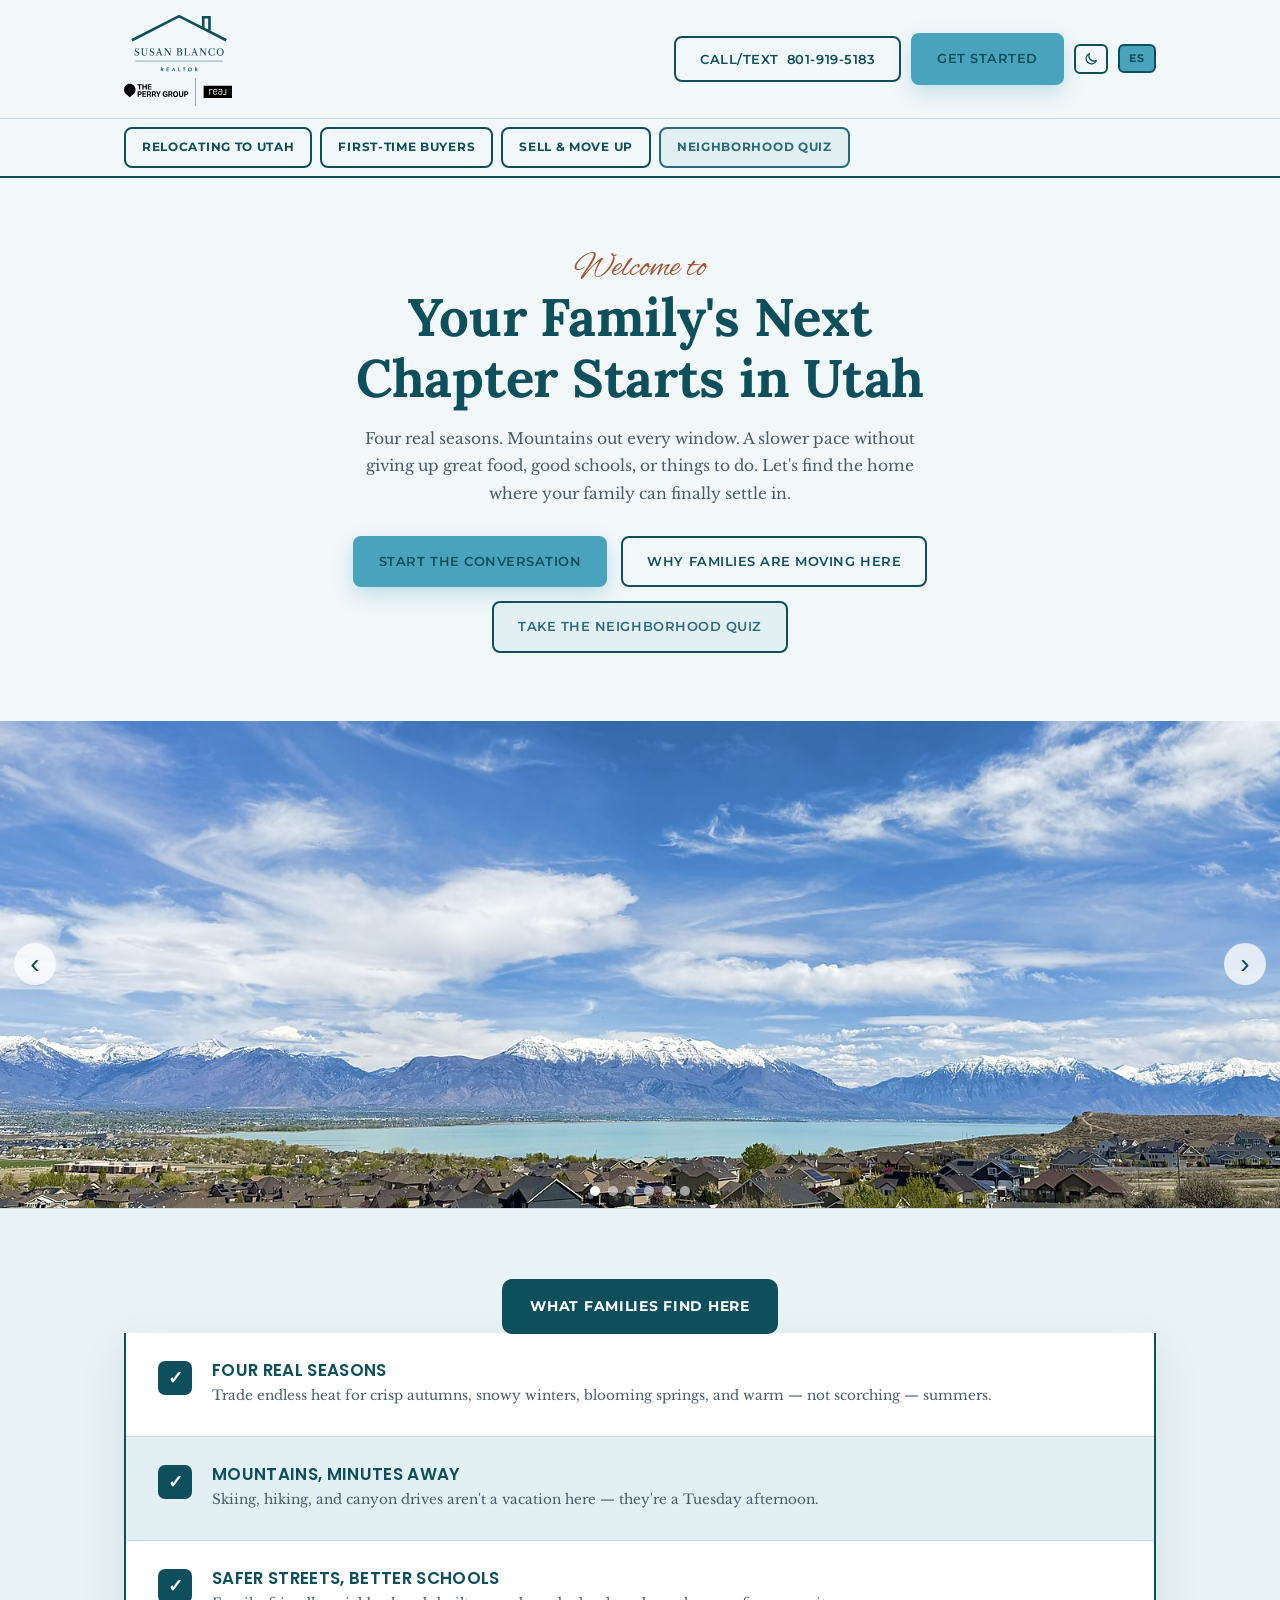
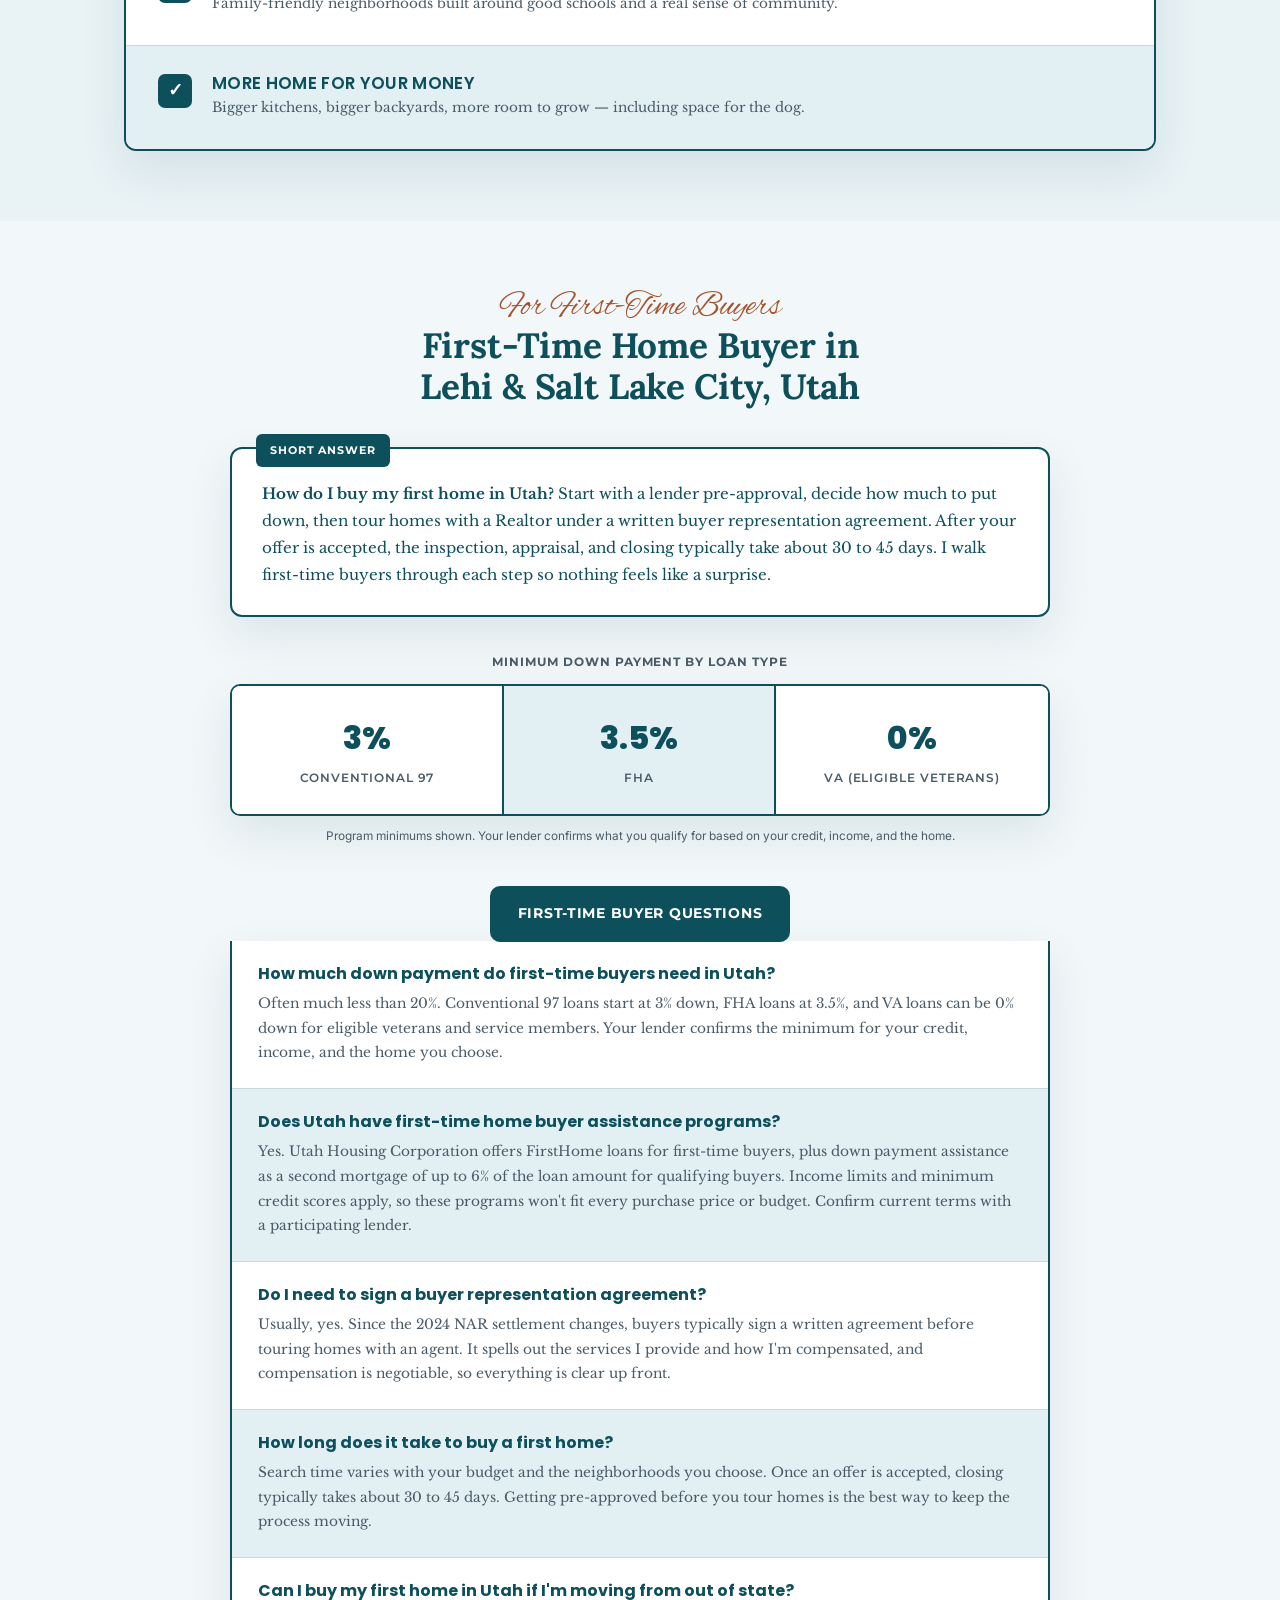
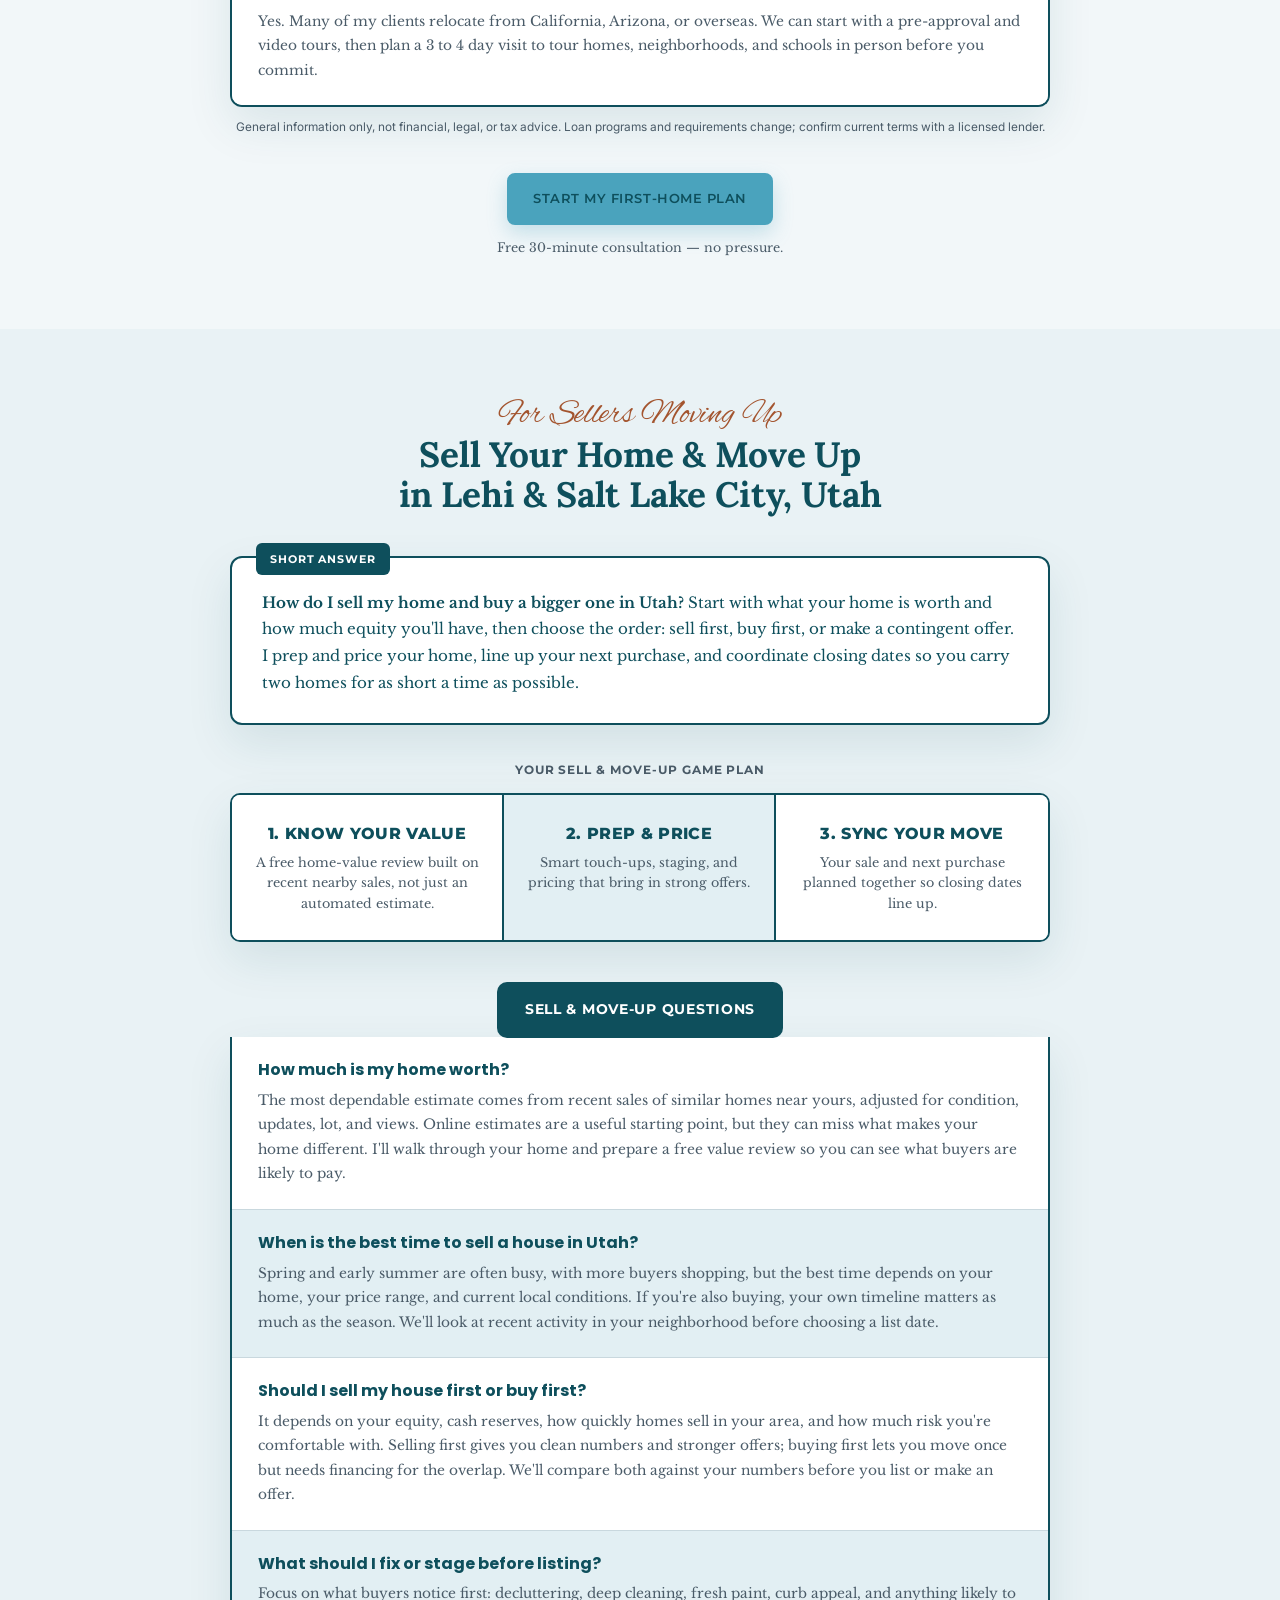
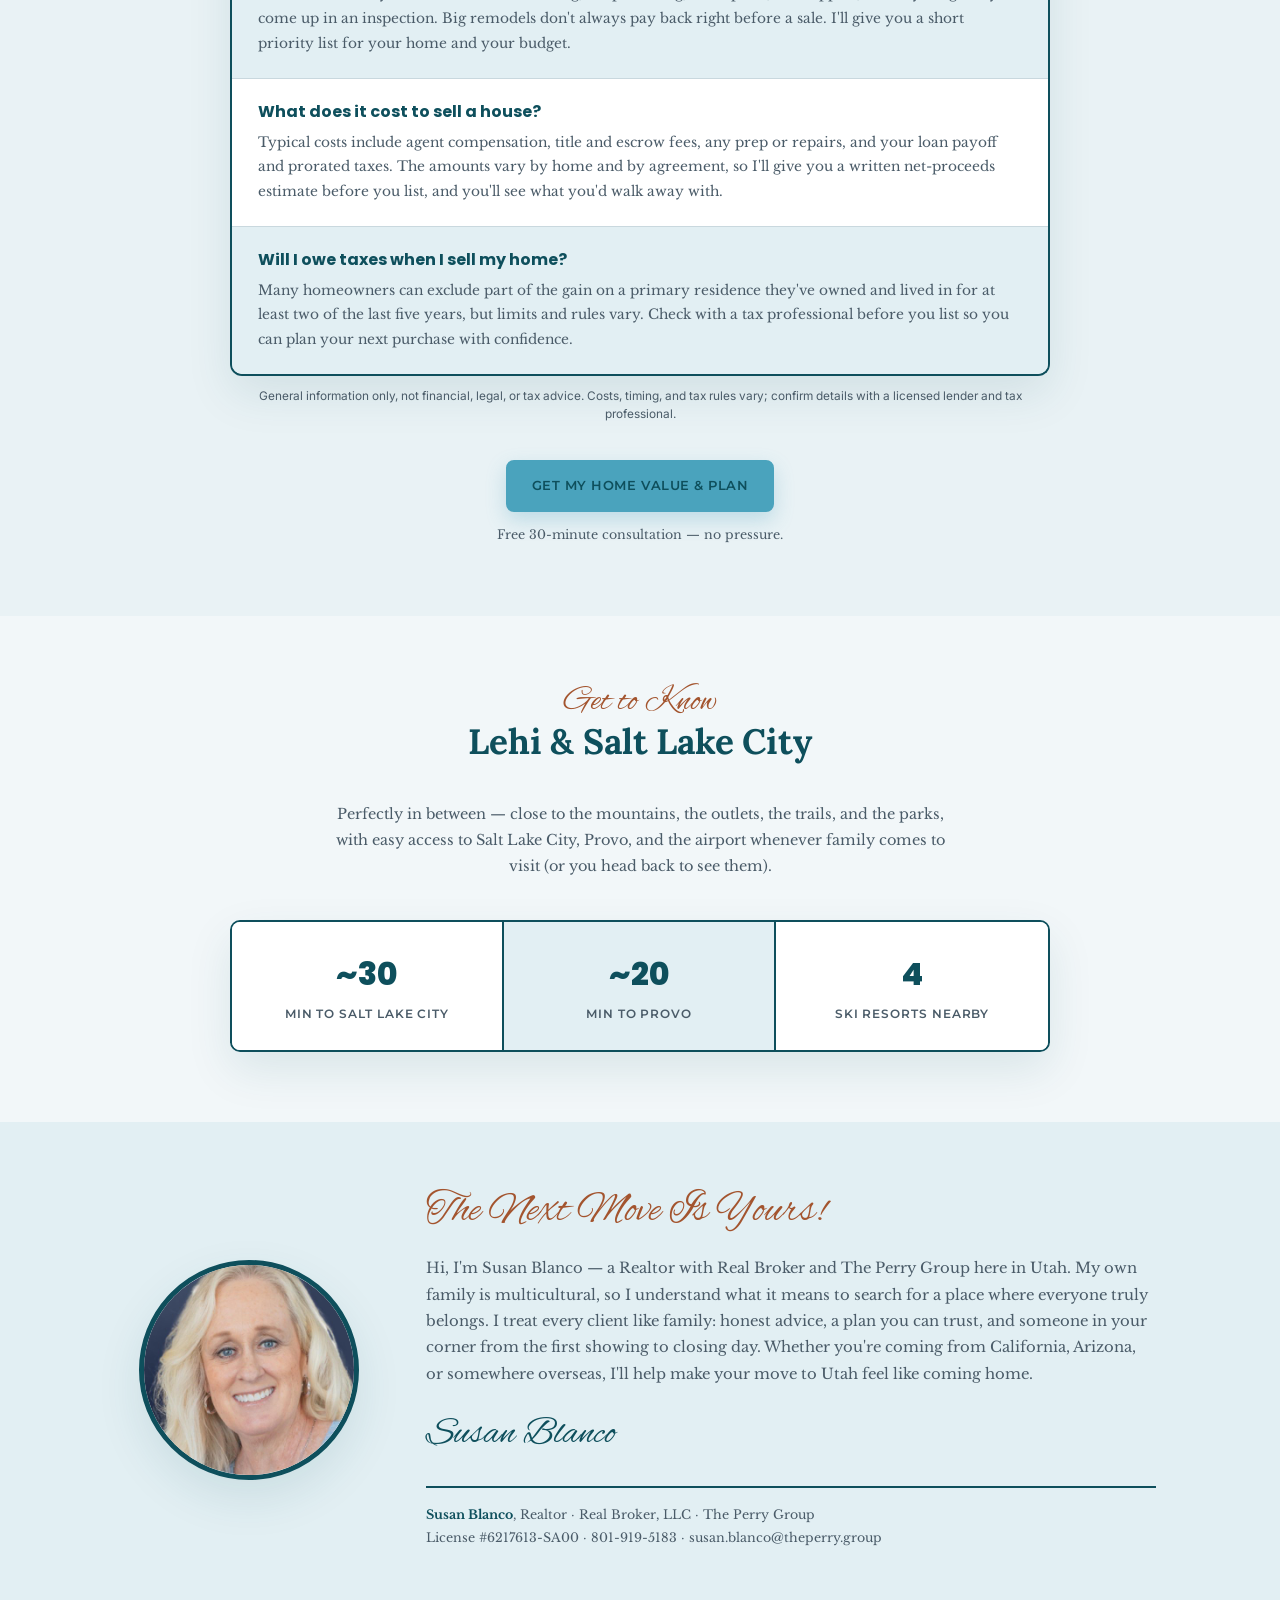
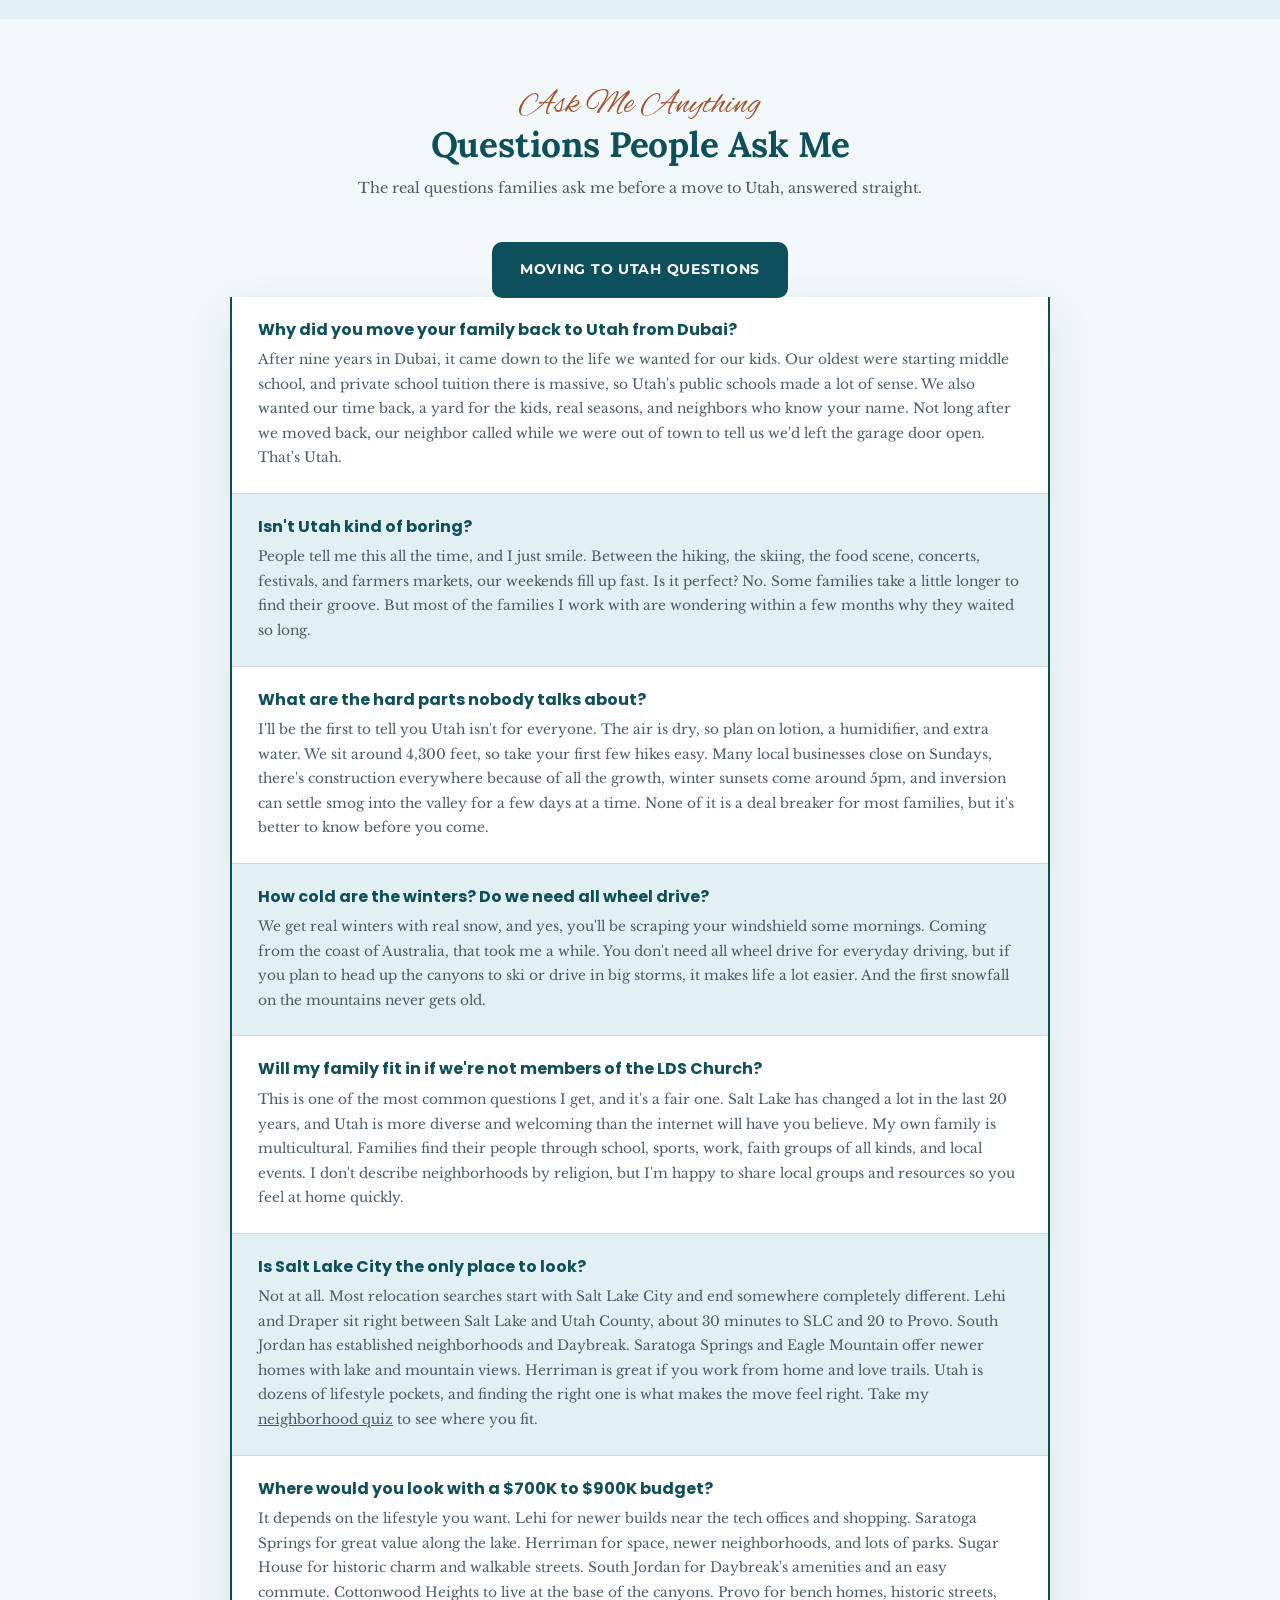
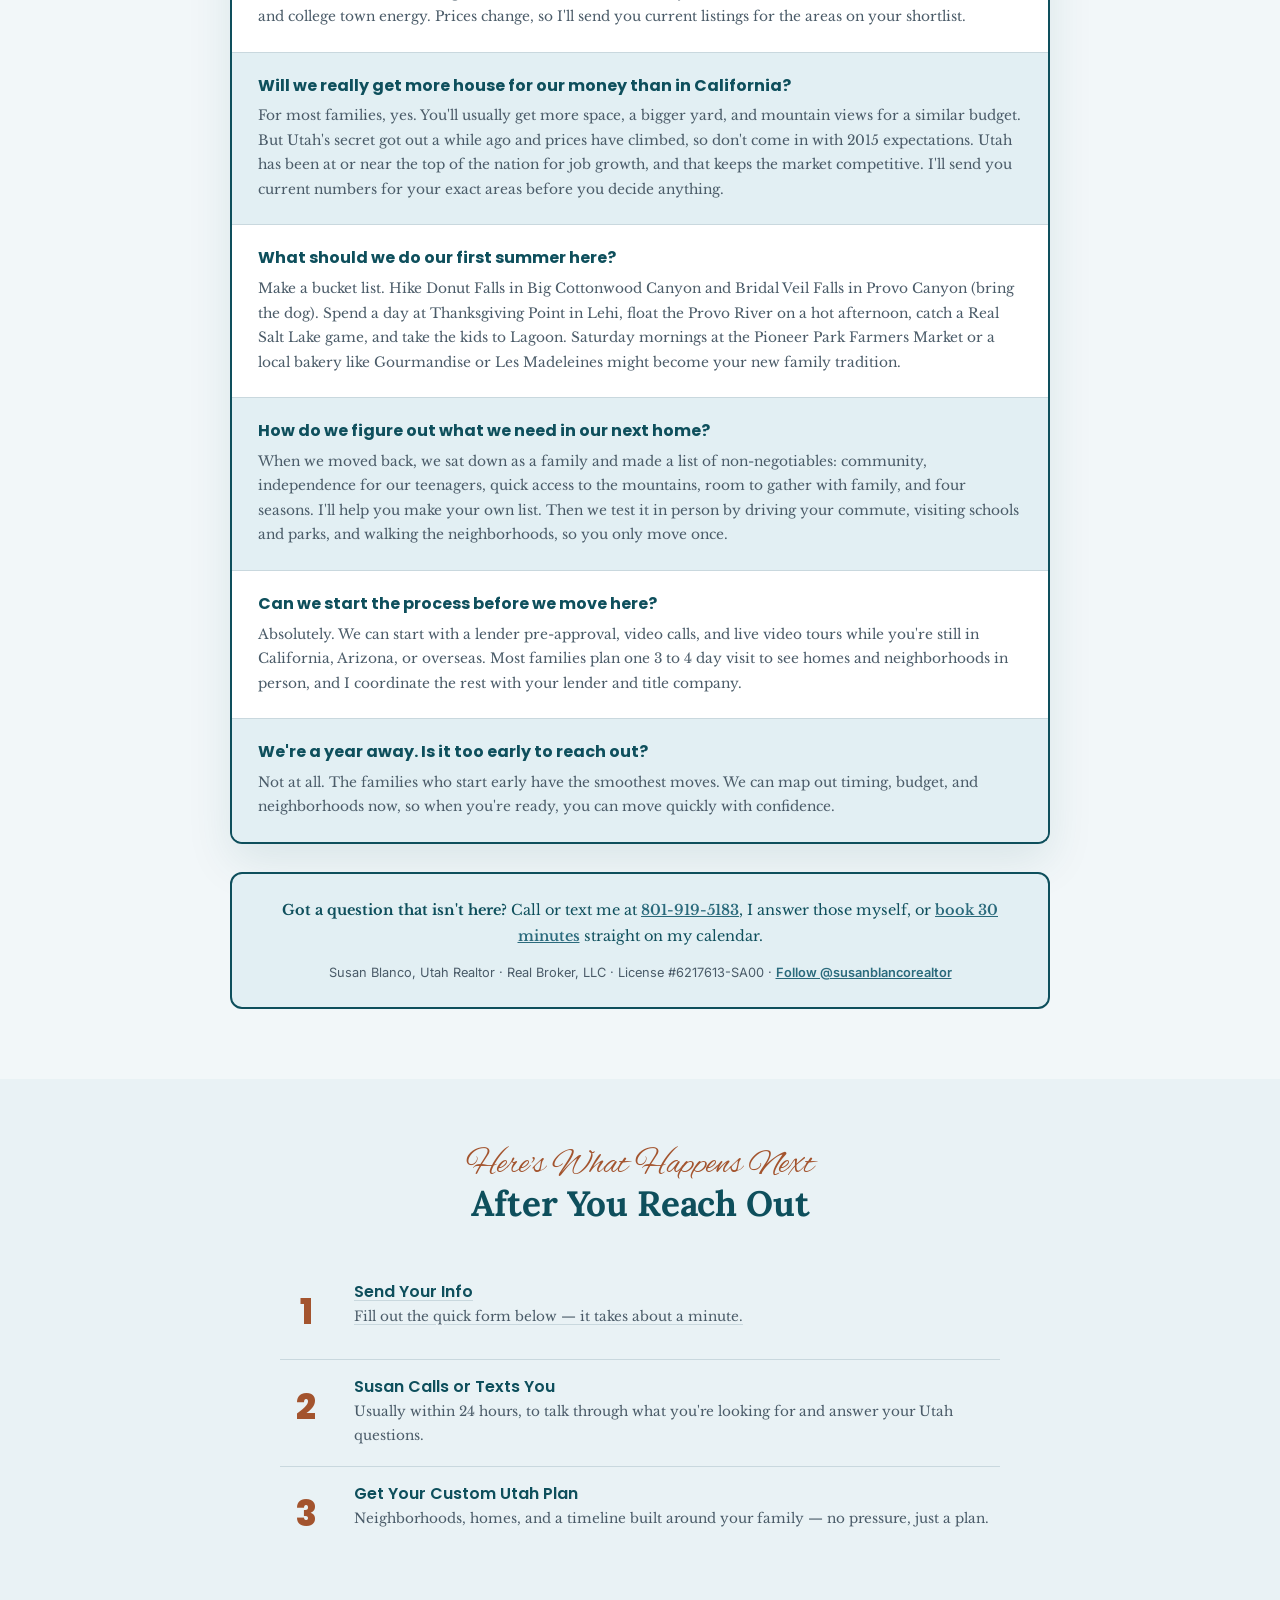
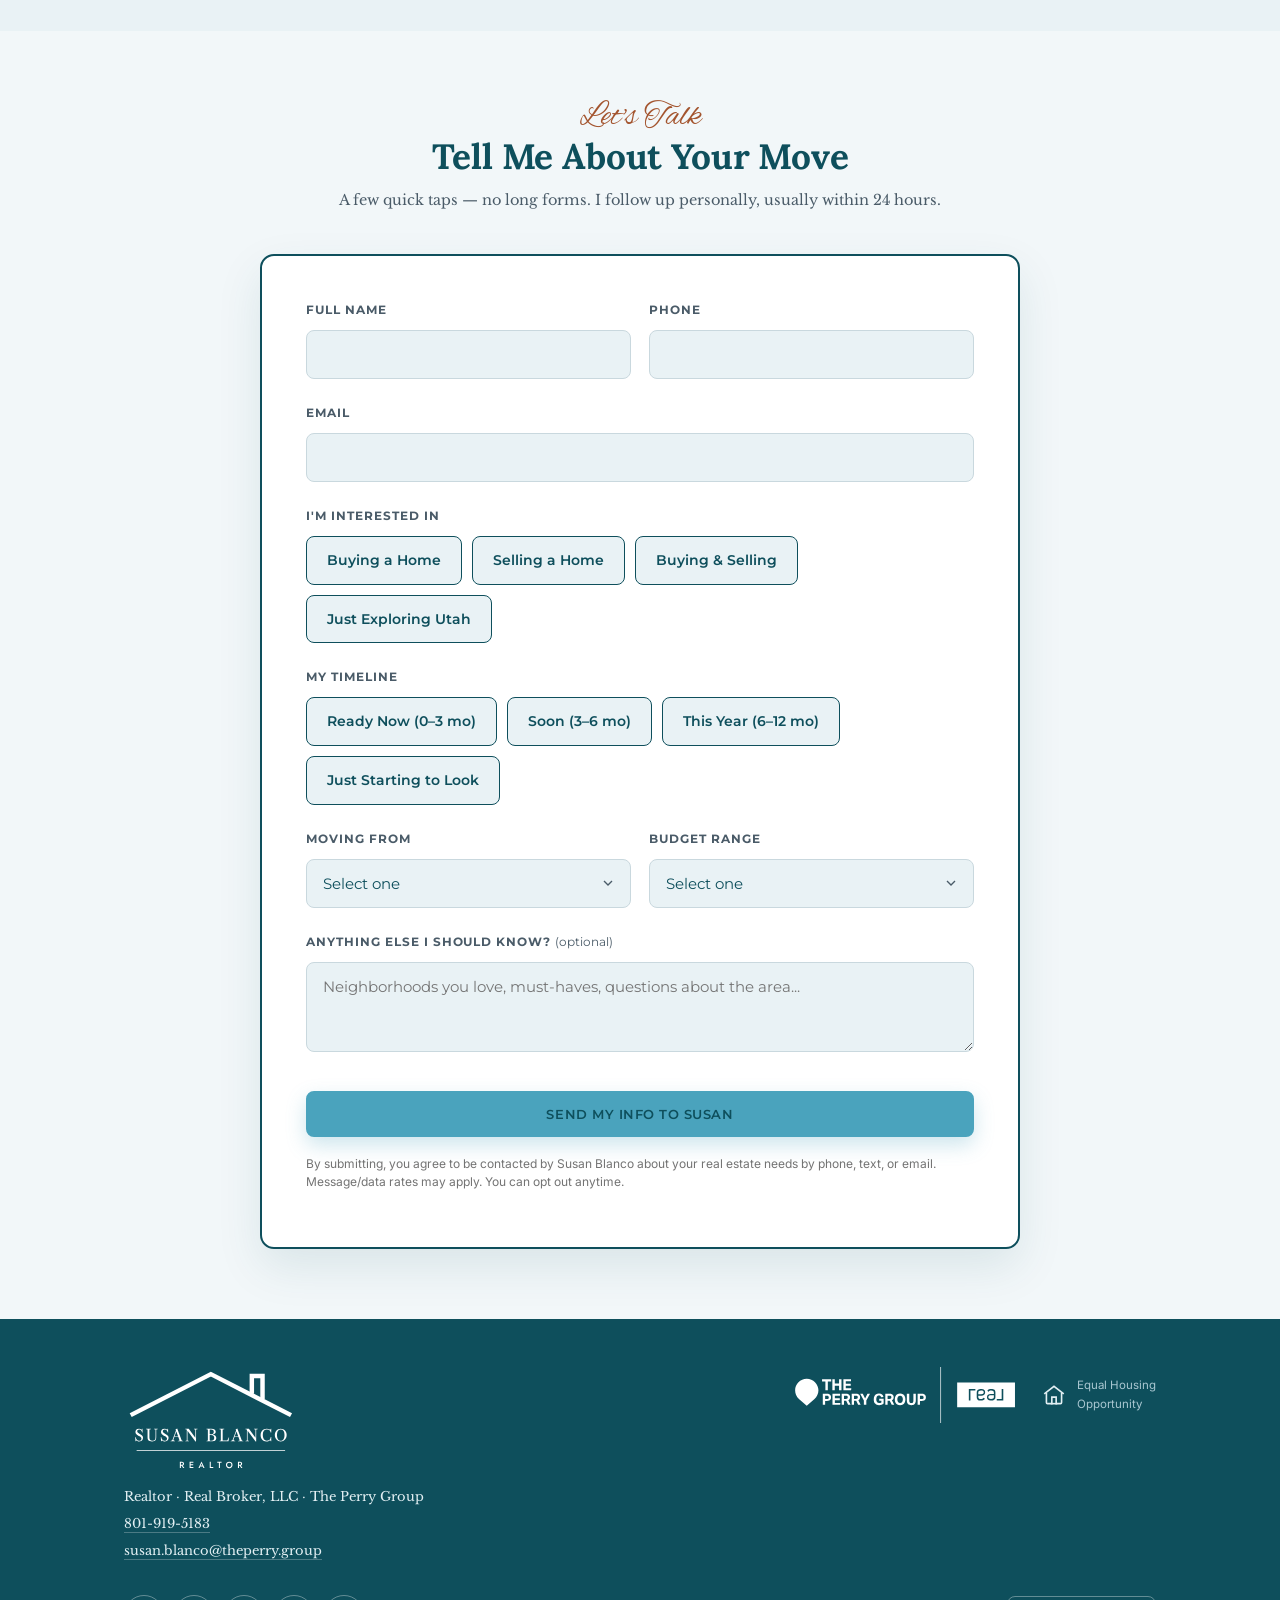
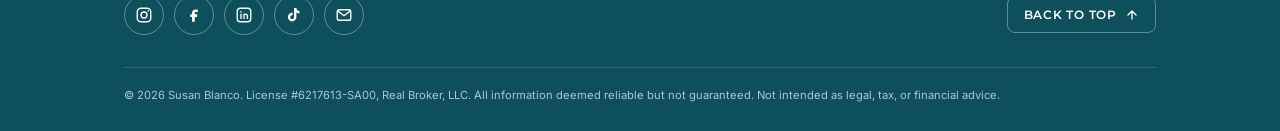
==== index.html @ 8a2d8d77 "Add files via upload" ====
<!doctype html>
<html lang="en">
<head>
<meta charset="utf-8">
<meta name="viewport" content="width=device-width, initial-scale=1, viewport-fit=cover">
<title>Susan Blanco | Lehi &amp; Salt Lake City, UT Realtor</title>
<meta name="description" content="Moving your family to Utah? Susan Blanco, Realtor with Real Broker and The Perry Group, helps families relocate to Lehi, Salt Lake City, and the Wasatch Front. Take the neighborhood quiz or book a free consult.">
<meta property="og:type" content="website">
<meta property="og:title" content="Susan Blanco | Lehi &amp; Salt Lake City, UT Realtor">
<meta property="og:description" content="Moving your family to Utah? Susan Blanco, Realtor with Real Broker and The Perry Group, helps families relocate to Lehi, Salt Lake City, and the Wasatch Front. Take the neighborhood quiz or book a free consult.">
<meta name="twitter:card" content="summary">
<link rel="icon" type="image/svg+xml" href="[data-uri]">
<link rel="icon" type="image/png" sizes="32x32" href="[data-uri]">
<link rel="apple-touch-icon" href="[data-uri]">
<style>:root{color-scheme:light;box-sizing:border-box;padding-top:env(safe-area-inset-top,0px);padding-bottom:env(safe-area-inset-bottom,0px)}html{scroll-padding-top:env(safe-area-inset-top,0px)}body{margin:0;padding:0;font:14px -apple-system,BlinkMacSystemFont,sans-serif;background:#fff;color:#000}img{max-width:100%}[hidden]:not([hidden=until-found i]){display:none!important}</style>
</head>
<body>
<link href="https://fonts.googleapis.com/css2?family=Poppins:wght@400;500;600;700;800&family=Montserrat:wght@500;600;700;800&family=Lora:ital,wght@0,400;0,500;0,600;0,700;1,400&family=Inter:wght@400;500&family=Alex+Brush&family=Libre+Baskerville:ital,wght@0,400;0,700;1,400&display=swap" rel="stylesheet">
<style>
  :root{
    /* Brand palette (Canva): #3e2f23 #e4dfd8 #af895d #a59484 #5d7a88 #7a8ba9 #bb9c22 #737373 #573925 #a9c7d1 #d5dde4 */
    --cream:#f2f7f9;
    --cream-2:#e9f2f5;
    --card-blue:#e2eff3;
    --blue-gray:#a9c7d1;
    --slate:#2a6a7c;
    --ink:#0e4f5c;
    --ink-soft:#4a5b68;
    --gold:#4aa3bd;
    --tan:#a3542e;
    --gold-dark:#a3542e;
    --line:#c9d8de;
    --black-box:#0e4f5c;
    --white:#ffffff;
    --surface:#ffffff;
    --border:#0e4f5c;
    --hdr-bg:rgba(242,247,249,0.96);
    --muted:#737373;
    --ok:#3d6b3f;
    --err:#a13b2a;
    --btn-ink:#0e4f5c;
    --shadow: 0 18px 46px rgba(14,79,92,0.10);
    --f-title:'Lora',Georgia,serif;
    --f-heading:'Poppins',sans-serif;
    --f-section:'Montserrat',sans-serif;
    --f-script:'Alex Brush',cursive;
    --f-body:'Libre Baskerville',Baskerville,Georgia,serif;
    --f-caption:'Inter',sans-serif;
  }
  *{box-sizing:border-box;}
  html{scroll-behavior:smooth;}
  body{
    margin:0;
    background:var(--cream);
    color:var(--ink);
    font-family:var(--f-body); font-size-adjust:0.49;
    font-weight:400;
    line-height:1.65;
    -webkit-font-smoothing:antialiased;
  }
  img,svg{max-width:100%;display:block;}
  a{color:inherit;}
  section[id]{scroll-margin-top:176px;}
  .wrap{max-width:1080px;margin:0 auto;padding:0 24px;}
  h1,h2,h3{
    font-family:var(--f-section); font-size-adjust:none;
    font-weight:800;
    text-transform:uppercase;
    letter-spacing:.01em;
    margin:0 0 .3em;
    color:var(--ink);
    line-height:1.12;
  }
  .script{
    font-family:var(--f-script); font-size-adjust:none;
    font-weight:400;
    color:var(--gold-dark);
    line-height:1;
    display:inline-block;
  }
  .script-eyebrow{font-size:2.1rem; margin-bottom:2px;}

  /* ---------- HEADER ---------- */
  header{
    position:sticky; top:0; z-index:50;
    background:var(--hdr-bg);
    backdrop-filter:blur(6px);
    border-bottom:2px solid var(--border);
  }
  .nav{
    display:flex; align-items:center; justify-content:space-between; gap:12px;
    padding:12px 24px;
  }
  .brand{display:flex; align-items:center; gap:12px;}
  .brand-text{line-height:1.15;}
  .brand-text .name{font-family:var(--f-heading); font-size-adjust:none;font-size:1.05rem;font-weight:800; text-transform:uppercase; letter-spacing:.01em;}
  .brand-text .tag{font-size:.64rem;letter-spacing:.13em;text-transform:uppercase;color:var(--ink-soft); font-weight:500; font-family:var(--f-section); font-size-adjust:none;}
  .nav-cta{display:flex; gap:10px; align-items:center;}
  .nav-cta .btn{white-space:nowrap;}
  .subnav{border-top:1px solid var(--line);}
  .subnav-inner{
    display:flex; gap:8px; padding:8px 24px; position:relative;
    overflow-x:auto; scrollbar-width:none; -webkit-overflow-scrolling:touch;
  }
  .subnav-inner::-webkit-scrollbar{display:none;}
  .navbtn{
    flex-shrink:0; white-space:nowrap;
    font-family:var(--f-section); font-size-adjust:none; font-weight:700; font-size:.72rem;
    text-transform:uppercase; letter-spacing:.06em; text-decoration:none;
    padding:9px 16px; border:2px solid var(--border); border-radius:8px;
    color:var(--ink); background:transparent;
    transition:background .15s ease, color .15s ease;
  }
  .navbtn:hover{background:var(--ink); color:var(--cream);}
  .navbtn.active{background:var(--black-box); color:var(--white);}
  .navbtn-quiz{background:var(--card-blue); color:var(--slate); border-color:var(--slate);}
  .navbtn-quiz:hover{background:var(--ink); color:var(--cream);}
  .btn-gold{background:var(--card-blue); color:var(--slate); border-color:var(--slate);}
  .btn-gold:hover{background:var(--ink); color:var(--cream);}
  .navbtn:focus-visible, .btn:focus-visible, .faq summary:focus-visible{outline:2px solid var(--gold); outline-offset:2px;}
  .btn{
    display:inline-flex; align-items:center; justify-content:center; gap:8px;
    font-family:var(--f-section); font-size-adjust:none; font-weight:600; font-size:.82rem;
    text-transform:uppercase; letter-spacing:.04em;
    padding:13px 24px; border-radius:8px;
    text-decoration:none; cursor:pointer;
    border:2px solid var(--border);
    transition:transform .15s ease, box-shadow .15s ease, background .15s ease, color .15s ease;
  }
  .btn:hover{transform:translateY(-1px);}
  .btn-primary{background:var(--gold); color:var(--btn-ink); border-color:var(--gold); box-shadow:0 8px 20px rgba(74,163,189,.28);}
  .btn-primary:hover{background:var(--black-box); border-color:var(--black-box); color:var(--white);}
  .btn-ghost{background:transparent; color:var(--ink); border-color:var(--ink);}
  .btn-ghost:hover{background:var(--ink); color:var(--cream);}
  .btn-block{width:100%;}
  .long{display:inline;}

  /* ---------- HERO (neutral) ---------- */
  .hero{background:var(--cream); padding:64px 0 0; border-bottom:1px solid var(--line);}
  .hero-inner{max-width:720px; margin:0 auto; text-align:center; padding:10px 24px 68px;}
  .hero h1{font-size:clamp(2rem, 5vw, 3.3rem); text-wrap:balance;}
  .hero p.lead{font-size:1.05rem; color:var(--ink-soft); max-width:560px; margin:16px auto 28px; font-weight:400;}
  .hero-btns{display:flex; gap:14px; justify-content:center; flex-wrap:wrap;}
  .hero-photo{line-height:0;}
  .hero-photo img{display:block; width:100%; height:clamp(190px, 30vw, 400px); object-fit:cover; object-position:50% 60%;}
  .hero-slider{position:relative; overflow:hidden; height:clamp(200px, 38vw, 500px);}
  .hero-slider .hs-slide{position:absolute; inset:0; height:100%; object-position:50% 50%; opacity:0; transition:opacity 1s ease;}
  .hero-slider .hs-slide.is-active{opacity:1;}
  .hs-arrow{position:absolute; top:50%; transform:translateY(-50%); width:42px; height:42px; border:0; border-radius:50%; background:rgba(255,255,255,.75); color:#0e4f5c; font-size:28px; line-height:1; cursor:pointer; display:flex; align-items:center; justify-content:center; z-index:2;}
  .hs-arrow:hover,.hs-arrow:focus-visible{background:#fff;}
  .hs-prev{left:14px;} .hs-next{right:14px;}
  .hs-dots{position:absolute; left:0; right:0; bottom:12px; display:flex; justify-content:center; gap:8px; z-index:2; line-height:1;}
  .hs-dots button{width:10px; height:10px; padding:0; border:0; border-radius:50%; background:rgba(255,255,255,.55); cursor:pointer;}
  .hs-dots button[aria-current="true"]{background:#fff;}
  @media (max-width:520px){ .hs-arrow{width:34px; height:34px; font-size:22px;} }
  @media (prefers-reduced-motion: reduce){ .hero-slider .hs-slide{transition:none;} }

  /* ---------- SECTION HEADINGS ---------- */
  .section{padding:70px 0;}
  .section-head{text-align:center; max-width:640px; margin:0 auto 40px;}
  .section-head h2{font-size:clamp(1.6rem,3.4vw,2.2rem); text-wrap:balance;}
  .section-head p{color:var(--ink-soft); font-size:.98rem; margin-top:8px; font-weight:400;}

  /* ---------- WHY UTAH (checklist box) ---------- */
  .why{background:var(--cream-2);}
  .toc-box{
    background:var(--black-box); color:var(--white);
    border-radius:10px; padding:16px 28px; display:inline-block;
    font-weight:700; text-transform:uppercase; letter-spacing:.05em; font-size:.9rem; font-family:var(--f-section); font-size-adjust:none;}
  .toc-wrap{text-align:center;}
  .why-list{
    border:2px solid var(--border); border-top:none; border-radius:0 0 12px 12px; overflow:hidden;
    box-shadow:var(--shadow); margin-top:-1px;
  }
  .why-item{
    display:flex; gap:20px; align-items:flex-start;
    padding:28px 32px; background:var(--surface);
    border-bottom:1px solid var(--line);
  }
  .why-item:last-child{border-bottom:none;}
  .why-item:nth-child(even){background:var(--card-blue);}
  .check-badge{
    flex-shrink:0; width:34px;height:34px; border-radius:7px;
    background:var(--black-box); color:var(--white);
    display:flex; align-items:center; justify-content:center;
    font-size:1.1rem; font-weight:900;
  }
  .why-item h3{font-size:1.05rem; margin-bottom:4px; letter-spacing:.02em;}
  .why-item p{margin:0; font-size:.92rem; color:var(--ink-soft); font-weight:400;}

  /* ---------- BUYER SECTIONS (first-time / sell &amp; move up) ---------- */
  .buyer{background:var(--cream);}
  .buyer.alt{background:var(--cream-2);}
  .buyer-body{max-width:820px; margin:0 auto;}
  .answer{
    position:relative; background:var(--surface);
    border:2px solid var(--border); border-radius:12px;
    padding:32px 30px 26px; margin:14px 0 36px; box-shadow:var(--shadow);
  }
  .answer-tag{
    position:absolute; top:-15px; left:24px;
    background:var(--black-box); color:var(--white);
    font-size:.7rem; font-weight:700; letter-spacing:.08em; text-transform:uppercase;
    padding:7px 14px; border-radius:6px; font-family:var(--f-section); font-size-adjust:none;}
  .answer p{margin:0; font-size:1.02rem; color:var(--ink); font-weight:400;}
  .answer strong{font-weight:700;}
  .table-label{
    text-align:center; font-size:.74rem; font-weight:700; text-transform:uppercase;
    letter-spacing:.08em; color:var(--ink-soft); margin:0 0 12px; font-family:var(--f-section); font-size-adjust:none;}
  .fine-print{font-size:.74rem; color:var(--ink-soft); margin:12px 0 0; text-align:center; font-weight:400; line-height:1.5;}
  .faq-wrap{margin-top:40px;}
  .faq{
    border:2px solid var(--border); border-top:none; border-radius:0 0 12px 12px;
    overflow:hidden; box-shadow:var(--shadow); margin-top:-1px;
  }
  .faq details{background:var(--surface); border-bottom:1px solid var(--line);}
  .faq details:nth-child(even){background:var(--card-blue);}
  .faq details:last-child{border-bottom:none;}
  .faq summary{
    list-style:none; cursor:pointer;
    display:flex; align-items:center; justify-content:space-between; gap:16px;
    padding:20px 26px;
  }
  .faq summary::-webkit-details-marker{display:none;}
  .faq summary h3{margin:0; font-size:.98rem; text-transform:none; letter-spacing:0; font-weight:700; line-height:1.35;}
  .faq summary::after{content:"+"; font-weight:800; font-size:1.4rem; line-height:1; flex-shrink:0;}
  .faq details[open] summary::after{content:"\2013";}
  .faq-a{padding:0 26px 22px;}
  .faq-a p{margin:0; font-size:.93rem; color:var(--ink-soft); font-weight:400;}
  .cta-row{text-align:center; margin-top:36px;}
  .cta-row p{margin:12px 0 0; font-size:.85rem; color:var(--ink-soft); font-weight:400;}

  /* ---------- LOCATION STATS / TABLES ---------- */
  .location{background:var(--cream);}
  .stat-table{
    display:grid; grid-template-columns:repeat(3,1fr);
    border:2.5px solid var(--border); border-radius:10px; overflow:hidden;
    max-width:820px; margin:0 auto;
    box-shadow:var(--shadow);
  }
  .stat-cell{
    padding:26px 18px; text-align:center;
    border-right:2px solid var(--border); background:var(--surface);
  }
  .stat-cell:last-child{border-right:none;}
  .stat-cell:nth-child(2){background:var(--card-blue);}
  .stat-cell .num{font-family:var(--f-heading); font-size-adjust:none; font-weight:800; font-size:2rem; color:var(--ink); font-variant-numeric:tabular-nums;}
  .stat-cell .label{font-size:.72rem; text-transform:uppercase; letter-spacing:.08em; color:var(--ink-soft); font-weight:600; margin-top:4px; font-family:var(--f-section); font-size-adjust:none;}
  .stat-cell .cell-title{font-weight:800; font-size:.98rem; text-transform:uppercase; letter-spacing:.02em; margin-bottom:6px; color:var(--ink); font-family:var(--f-section); font-size-adjust:none;}
  .stat-cell p{margin:0; font-size:.86rem; color:var(--ink-soft); font-weight:400; line-height:1.5;}
  .location-copy{max-width:640px; margin:0 auto 40px; text-align:center;}
  .location-copy p{color:var(--ink-soft); font-weight:400; font-size:.98rem;}

  /* ---------- ABOUT ---------- */
  .about{background:var(--card-blue);}
  .about-grid{display:grid; grid-template-columns:250px 1fr; gap:52px; align-items:center;}
  .about-photo{
    width:220px; height:220px; border-radius:50%; margin:0 auto;
    background:var(--surface);
    display:flex; align-items:center; justify-content:center;
    box-shadow:var(--shadow);
    border:5px solid var(--border);
    overflow:hidden;
  }
  .about-photo img{width:100%; height:100%; object-fit:cover; display:block;}
  .about-photo span{font-family:var(--f-heading); font-size-adjust:none; color:var(--ink); font-size:3rem; font-weight:800;}
  .about-text .script{font-size:2.6rem; margin-bottom:6px;}
  .about-text p{color:var(--ink-soft); font-size:1rem; font-weight:400;}
  .credentials{
    margin-top:20px; padding-top:16px; border-top:2px solid var(--border);
    font-size:.85rem; color:var(--ink-soft); font-weight:400;
  }
  .credentials strong{color:var(--ink); font-weight:700;}
  .signature{font-family:var(--f-script); font-size-adjust:none; color:var(--ink); font-size:2.4rem; margin-top:6px; display:block;}

  /* ---------- HOW IT WORKS ---------- */
  .process{background:var(--cream-2);}
  .step-list{max-width:720px; margin:0 auto;}
  .step{display:flex; gap:22px; padding:18px 0; border-bottom:1px solid var(--line);}
  .step:last-child{border-bottom:none;}
  .step .step-num{
    font-family:var(--f-heading); font-size-adjust:none; font-weight:800; font-size:2.2rem; color:var(--gold-dark);
    width:52px; flex-shrink:0; text-align:center;
  }
  .step h3{font-size:1rem; margin-bottom:4px; text-transform:none; letter-spacing:0;}
  .step p{margin:0; font-size:.92rem; color:var(--ink-soft); font-weight:400;}
  .step.first h3, .step.first p{text-decoration:underline; text-decoration-color:var(--line); text-underline-offset:3px;}

  /* ---------- FORM ---------- */
  .form-section{background:var(--cream);}
  .form-card{
    max-width:760px; margin:0 auto;
    background:var(--surface);
    border:2.5px solid var(--border);
    border-radius:14px;
    box-shadow:var(--shadow);
    padding:44px;
  }
  .field{margin-bottom:24px;}
  .field label.field-label{
    display:block; font-size:.76rem; font-weight:700; text-transform:uppercase;
    letter-spacing:.08em; color:var(--ink-soft); margin-bottom:10px; font-family:var(--f-section); font-size-adjust:none;}
  .two-col{display:grid; grid-template-columns:1fr 1fr; gap:18px;}
  input[type="text"], input[type="email"], input[type="tel"], select, textarea{
    width:100%; font-family:var(--f-section); font-size-adjust:none; font-weight:400; font-size:.96rem; color:var(--ink);
    padding:14px 16px; border:1.5px solid var(--line); border-radius:8px;
    background:var(--cream-2); outline:none;
    transition:border-color .15s ease, background .15s ease;
  }
  input:focus, select:focus, textarea:focus{border-color:var(--ink); background:var(--surface);}
  textarea{resize:vertical; min-height:90px;}
  select{appearance:none; -webkit-appearance:none;
    background-image:url("data:image/svg+xml;utf8,<svg xmlns='http://www.w3.org/2000/svg' viewBox='0 0 24 24' fill='none' stroke='%234a5b68' stroke-width='2'><path d='M6 9l6 6 6-6'/></svg>");
    background-repeat:no-repeat; background-position:right 14px center; background-size:16px;
    padding-right:40px;
  }
  .pill-group{display:flex; flex-wrap:wrap; gap:10px;}
  .pill-group input{position:absolute; opacity:0; width:0; height:0;}
  .pill-group label{
    cursor:pointer; padding:12px 20px; border-radius:8px;
    border:1.5px solid var(--border); background:var(--cream-2);
    font-size:.86rem; font-weight:600; color:var(--ink);
    transition:all .15s ease; user-select:none;
  }
  .pill-group input:checked + label{
    background:var(--black-box); border-color:var(--black-box); color:var(--white);
  }
  .pill-group input:focus-visible + label{outline:2px solid var(--gold); outline-offset:2px;}
  .hp{position:absolute; left:-9999px; top:-9999px;}
  .consent{font-size:.75rem; color:var(--muted); margin-top:18px; line-height:1.5; font-weight:400;}
  .submit-row{margin-top:32px;}
  #form-msg{margin-top:16px; font-size:.9rem; text-align:center; display:none; font-weight:500;}
  #form-msg.ok{display:block; color:var(--ok);}
  #form-msg.err{display:block; color:var(--err);}

  /* ---------- FOOTER ---------- */
  footer{background:var(--black-box); color:#e2eff3; padding:48px 0 26px;}
  .footer-grid{display:flex; justify-content:space-between; gap:30px; flex-wrap:wrap; align-items:flex-start;}
  .footer-brand{display:flex; gap:14px; align-items:center;}
  footer h3{color:var(--white); font-size:1.15rem; margin-bottom:6px; text-transform:uppercase;}
  footer .contact-line{font-size:.88rem; margin:4px 0; font-weight:400;}
  footer a.contact-link{text-decoration:none; border-bottom:1px solid rgba(255,255,255,0.25);}
  .fh{display:flex; align-items:center; gap:10px; font-size:.72rem; color:#a9c7d1; font-weight:400;}
  .fh svg{width:26px;height:26px; flex-shrink:0;}
  .broker-logo-slot{
    width:180px; height:56px; flex-shrink:0;
    border:1.5px dashed #5d7a88; border-radius:6px;
    display:flex; align-items:center; justify-content:center;
    font-size:.66rem; color:#a9c7d1; text-align:center; line-height:1.4; padding:6px;
  }
  .footer-row{display:flex; align-items:center; gap:26px; flex-wrap:wrap;}
  .legal{
    margin-top:32px; padding-top:18px; border-top:1px solid rgba(255,255,255,0.14);
    font-size:.7rem; color:#a9c7d1; line-height:1.7; font-weight:400;
  }

  @media (max-width:760px){
    .why-item{padding:22px 20px;}
    .about-grid{grid-template-columns:1fr; text-align:center;}
    .form-card{padding:28px 20px;}
    .two-col{grid-template-columns:1fr;}
    .stat-table{grid-template-columns:1fr; max-width:420px;}
    .stat-cell{border-right:none; border-bottom:2px solid var(--border);}
    .stat-cell:last-child{border-bottom:none;}
    .answer{padding:30px 20px 22px;}
    .faq summary{padding:18px 18px;}
    .faq-a{padding:0 18px 20px;}
    section[id]{scroll-margin-top:118px;}
  }
  @media (max-width:520px){
    .nav{padding:10px 16px;}
    .nav-cta .btn{padding:10px 14px; font-size:.74rem;}
    .nav-cta .btn{white-space:nowrap;}
    .nav-cta .phone-num{display:none;}
    .brand-text .tag{display:none;}
    .subnav-inner{padding:8px 16px;}
  }
  @media (prefers-reduced-motion:reduce){
    html{scroll-behavior:auto;}
    .btn, .navbtn{transition:none;}
  }

  /* ---------- BRAND TYPE SYSTEM ---------- */
  h1,h2{font-family:var(--f-title); font-size-adjust:none; font-weight:700; text-transform:none; letter-spacing:-.005em; line-height:1.15;}
  h3{font-family:var(--f-heading); font-size-adjust:none; font-weight:600; letter-spacing:.01em;}
  .script, .signature{font-family:var(--f-script); font-size-adjust:none;}
  .btn,.navbtn,.pill-group label,.chip,.opt,.tag-top,.toc-box,.field-label,.progress-meta,.checks-label,select,input,textarea,.q-title .key,.key{font-family:var(--f-section); font-size-adjust:none;}
  .q-title{font-family:var(--f-title); font-size-adjust:none;}
  .fine-print,.consent,.note,.legal,.fh,.broker-logo-slot{font-family:var(--f-caption); font-size-adjust:none;}

  /* ---------- DARK MODE ---------- */
  @media (prefers-color-scheme: dark){
    :root:not([data-theme="light"]){ color-scheme:dark;
    --cream:#0a1d22; --cream-2:#0e252b; --card-blue:#123740; --blue-gray:#3f6f7b; --slate:#8fd0e0;
    --ink:#e3f2f5; --ink-soft:#b3c6cc; --tan:#e39a70; --gold-dark:#e39a70; --line:#28505a;
    --black-box:#0e4f5c; --surface:#102a31; --border:#3c7480; --hdr-bg:rgba(10,29,34,0.96);
    --muted:#9fb3b9; --ok:#8fd19a; --err:#f2a08f; --btn-ink:#05262d;
    --shadow:0 18px 46px rgba(0,0,0,0.35); }
    :root:not([data-theme="light"]) .hdr-light{display:none;}
    :root:not([data-theme="light"]) .hdr-dark{display:block;}
    :root:not([data-theme="light"]) .theme-btn .i-moon{display:none;}
    :root:not([data-theme="light"]) .theme-btn .i-sun{display:block;}
  }
  :root[data-theme="dark"]{ color-scheme:dark;
    --cream:#0a1d22; --cream-2:#0e252b; --card-blue:#123740; --blue-gray:#3f6f7b; --slate:#8fd0e0;
    --ink:#e3f2f5; --ink-soft:#b3c6cc; --tan:#e39a70; --gold-dark:#e39a70; --line:#28505a;
    --black-box:#0e4f5c; --surface:#102a31; --border:#3c7480; --hdr-bg:rgba(10,29,34,0.96);
    --muted:#9fb3b9; --ok:#8fd19a; --err:#f2a08f; --btn-ink:#05262d;
    --shadow:0 18px 46px rgba(0,0,0,0.35); }
  :root[data-theme="dark"] .hdr-light{display:none;}
  :root[data-theme="dark"] .hdr-dark{display:block;}
  :root[data-theme="dark"] .theme-btn .i-moon{display:none;}
  :root[data-theme="dark"] .theme-btn .i-sun{display:block;}
  .hdr-dark{display:none;}
  .theme-btn{display:flex; align-items:center; justify-content:center; width:34px; height:30px; padding:0; flex-shrink:0;
    border:2px solid var(--border); border-radius:6px; background:transparent; color:var(--ink); cursor:pointer;}
  .theme-btn svg{width:16px; height:16px;}
  .theme-btn .i-sun{display:none;}
  .theme-btn:hover{background:var(--card-blue);}
  .theme-btn:focus-visible{outline:2px solid var(--gold); outline-offset:2px;}

  @media (max-width:400px){
    header .nav{padding-left:12px; padding-right:12px; gap:6px;}
    header .nav-cta{gap:5px;}
    header .nav-cta .btn{padding:8px 8px; font-size:.64rem; letter-spacing:.02em;}
    header .brand-logos .hdr-logo{width:54px;} header .brand-logos .hdr-tpg{width:60px;}
    header .theme-btn{width:28px; height:28px;} header .lang-btn{min-width:30px; padding:6px 4px;}
  }
  /* ---------- FOOTER SOCIALS + BACK TO TOP ---------- */
  .footer-actions{display:flex; align-items:center; justify-content:space-between; gap:16px; flex-wrap:wrap; margin-top:28px;}
  .socials{display:flex; gap:10px;}
  .socials a{display:flex; align-items:center; justify-content:center; width:40px; height:40px; border-radius:50%;
    border:1.5px solid rgba(255,255,255,0.35); color:#ffffff; text-decoration:none; transition:background .15s ease;}
  .socials a:hover{background:rgba(255,255,255,0.12);}
  .socials svg{width:18px; height:18px;}
  .top-btn{display:inline-flex; align-items:center; gap:8px; font-family:var(--f-section); font-size-adjust:none; font-weight:600; font-size:.78rem;
    letter-spacing:.06em; text-transform:uppercase; color:#ffffff; background:transparent; border:1.5px solid rgba(255,255,255,0.35);
    border-radius:8px; padding:10px 16px; cursor:pointer;}
  .top-btn:hover{background:rgba(255,255,255,0.12);}
  .top-btn:focus-visible, .socials a:focus-visible{outline:2px solid var(--gold); outline-offset:2px;}

  /* ---------- SPANISH TITLES: a little more space between words ---------- */
  html[lang="es"] h1, html[lang="es"] h2, html[lang="es"] h3, html[lang="es"] .toc-box,
  html[lang="es"] .script, html[lang="es"] .table-label, html[lang="es"] .cell-title{word-spacing:.14em;}

  /* ---------- SPAM CHECK (Cloudflare Turnstile) ---------- */
  .turnstile-box{display:flex; justify-content:center; margin:4px 0 14px; min-height:65px;}
  .turnstile-box[hidden]{display:none;}

  /* ---------- QUESTIONS PEOPLE ASK ME ---------- */
  .faq .qa{background:var(--surface); border-bottom:1px solid var(--line); padding:22px 26px;}
  .faq .qa:nth-child(even){background:var(--card-blue);}
  .faq .qa:last-child{border-bottom:none;}
  .faq .qa h3{margin:0 0 8px; font-size:1rem; text-transform:none; letter-spacing:0; font-weight:700; line-height:1.35;}
  .faq .qa .faq-a{padding:0;}
  @media (max-width:760px){ .faq .qa{padding:20px 18px;} }
  .ask-card{margin:28px auto 0; padding:24px 26px; background:var(--card-blue); border:2px solid var(--border); border-radius:12px; text-align:center;}
  .ask-card p{margin:0; font-size:.98rem; color:var(--ink);}
  .ask-card a{color:var(--slate); font-weight:600;}
  .ask-card .who{margin-top:12px; font-size:.8rem; color:var(--ink-soft); font-family:var(--f-caption); font-size-adjust:none;}

  /* ---------- HEADER LOGOS ---------- */
  .brand-logos{display:flex; flex-direction:column; align-items:center; gap:5px; text-decoration:none; flex-shrink:0;}
  .hdr-logo{width:100px; height:auto;}
  .hdr-tpg{width:108px; height:auto;}
  @media (max-width:520px){ .hdr-logo{width:64px;} .hdr-tpg{width:72px;} .brand-logos{gap:4px;} }

  /* ---------- FOOTER LOGOS ---------- */
  .footer-logo{display:block; width:170px; height:auto; margin:0 0 14px;}
  .broker-logo{display:block; width:220px; height:auto; flex-shrink:0;}
  @media (max-width:520px){ .broker-logo{width:190px;} }

  /* ---------- CALL / TEXT MENU ---------- */
  .call-wrap{position:relative;}
  .call-menu{position:absolute; right:0; top:calc(100% + 8px); min-width:240px; z-index:60;
    background:var(--surface); border:2px solid var(--border); border-radius:10px; box-shadow:var(--shadow); padding:6px;}
  .call-menu[hidden]{display:none;}
  .call-menu a, .call-menu button{display:block; width:100%; text-align:left; font-family:var(--f-section); font-size-adjust:none; font-weight:600;
    font-size:.84rem; color:var(--ink); text-decoration:none; padding:12px 12px; border:0; border-radius:6px; background:none; cursor:pointer;}
  .call-menu a:hover, .call-menu button:hover, .call-menu a:focus-visible, .call-menu button:focus-visible{background:var(--card-blue); outline:none;}
  @media (max-width:520px){ .call-menu{position:fixed; left:16px; right:16px; top:calc(env(safe-area-inset-top,0px) + 64px); min-width:0;} }

  /* ---------- LANGUAGE TOGGLE ---------- */
  .lang-btn{
    font-family:var(--f-section); font-size-adjust:none; font-weight:700; font-size:.68rem; letter-spacing:.08em;
    min-width:38px; padding:7px 8px; border:2px solid var(--border); border-radius:6px;
    background:var(--gold); color:var(--btn-ink); cursor:pointer; line-height:1;
    transition:background .15s ease, color .15s ease;
  }
  .lang-btn:hover{background:var(--ink); color:var(--cream);}
  .lang-btn:focus-visible{outline:2px solid var(--gold); outline-offset:2px;}
  .lang-btn{flex-shrink:0;}
  @media (max-width:520px){ .theme-btn{width:30px;} .nav{gap:8px;} .nav-cta{gap:6px;} .nav-cta .btn{padding:9px 10px; font-size:.7rem;} .lang-btn{min-width:32px; padding:6px 5px;} }
</style>
<script type="application/ld+json">
{
  "@context": "https://schema.org",
  "@type": "RealEstateAgent",
  "name": "Susan Blanco",
  "jobTitle": "Realtor",
  "telephone": "+1-801-919-5183",
  "email": "susan.blanco@theperry.group",
  "worksFor": {
    "@type": "Organization",
    "name": "Real Broker, LLC"
  },
  "areaServed": [
    {
      "@type": "City",
      "name": "Lehi",
      "containedInPlace": {
        "@type": "State",
        "name": "Utah"
      }
    },
    {
      "@type": "City",
      "name": "Salt Lake City",
      "containedInPlace": {
        "@type": "State",
        "name": "Utah"
      }
    }
  ],
  "description": "Realtor helping relocating buyers, first-time buyers, and sellers moving up find homes in Lehi and Salt Lake City, Utah."
}
</script>
<script type="application/ld+json">
{
  "@context": "https://schema.org",
  "@type": "FAQPage",
  "mainEntity": [
    {
      "@type": "Question",
      "name": "How much down payment do first-time buyers need in Utah?",
      "acceptedAnswer": {
        "@type": "Answer",
        "text": "Often much less than 20%. Conventional 97 loans start at 3% down, FHA loans at 3.5%, and VA loans can be 0% down for eligible veterans and service members. Your lender confirms the minimum for your credit, income, and the home you choose."
      }
    },
    {
      "@type": "Question",
      "name": "Does Utah have first-time home buyer assistance programs?",
      "acceptedAnswer": {
        "@type": "Answer",
        "text": "Yes. Utah Housing Corporation offers FirstHome loans for first-time buyers, plus down payment assistance as a second mortgage of up to 6% of the loan amount for qualifying buyers. Income limits and minimum credit scores apply, so these programs won't fit every purchase price or budget. Confirm current terms with a participating lender."
      }
    },
    {
      "@type": "Question",
      "name": "Do I need to sign a buyer representation agreement?",
      "acceptedAnswer": {
        "@type": "Answer",
        "text": "Usually, yes. Since the 2024 NAR settlement changes, buyers typically sign a written agreement before touring homes with an agent. It spells out the services I provide and how I'm compensated, and compensation is negotiable, so everything is clear up front."
      }
    },
    {
      "@type": "Question",
      "name": "How long does it take to buy a first home?",
      "acceptedAnswer": {
        "@type": "Answer",
        "text": "Search time varies with your budget and the neighborhoods you choose. Once an offer is accepted, closing typically takes about 30 to 45 days. Getting pre-approved before you tour homes is the best way to keep the process moving."
      }
    },
    {
      "@type": "Question",
      "name": "Can I buy my first home in Utah if I'm moving from out of state?",
      "acceptedAnswer": {
        "@type": "Answer",
        "text": "Yes. Many of my clients relocate from California, Arizona, or overseas. We can start with a pre-approval and video tours, then plan a 3 to 4 day visit to tour homes, neighborhoods, and schools in person before you commit."
      }
    },
    {
      "@type": "Question",
      "name": "How much is my home worth?",
      "acceptedAnswer": {
        "@type": "Answer",
        "text": "The most dependable estimate comes from recent sales of similar homes near yours, adjusted for condition, updates, lot, and views. Online estimates are a useful starting point, but they can miss what makes your home different. I'll walk through your home and prepare a free value review so you can see what buyers are likely to pay."
      }
    },
    {
      "@type": "Question",
      "name": "When is the best time to sell a house in Utah?",
      "acceptedAnswer": {
        "@type": "Answer",
        "text": "Spring and early summer are often busy, with more buyers shopping, but the best time depends on your home, your price range, and current local conditions. If you're also buying, your own timeline matters as much as the season. We'll look at recent activity in your neighborhood before choosing a list date."
      }
    },
    {
      "@type": "Question",
      "name": "Should I sell my house first or buy first?",
      "acceptedAnswer": {
        "@type": "Answer",
        "text": "It depends on your equity, cash reserves, how quickly homes sell in your area, and how much risk you're comfortable with. Selling first gives you clean numbers and stronger offers; buying first lets you move once but needs financing for the overlap. We'll compare both against your numbers before you list or make an offer."
      }
    },
    {
      "@type": "Question",
      "name": "What should I fix or stage before listing?",
      "acceptedAnswer": {
        "@type": "Answer",
        "text": "Focus on what buyers notice first: decluttering, deep cleaning, fresh paint, curb appeal, and anything likely to come up in an inspection. Big remodels don't always pay back right before a sale. I'll give you a short priority list for your home and your budget."
      }
    },
    {
      "@type": "Question",
      "name": "What does it cost to sell a house?",
      "acceptedAnswer": {
        "@type": "Answer",
        "text": "Typical costs include agent compensation, title and escrow fees, any prep or repairs, and your loan payoff and prorated taxes. The amounts vary by home and by agreement, so I'll give you a written net-proceeds estimate before you list, and you'll see what you'd walk away with."
      }
    },
    {
      "@type": "Question",
      "name": "Will I owe taxes when I sell my home?",
      "acceptedAnswer": {
        "@type": "Answer",
        "text": "Many homeowners can exclude part of the gain on a primary residence they've owned and lived in for at least two of the last five years, but limits and rules vary. Check with a tax professional before you list so you can plan your next purchase with confidence."
      }
    },
    {
      "@type": "Question",
      "name": "Why did you move your family back to Utah from Dubai?",
      "acceptedAnswer": {
        "@type": "Answer",
        "text": "After nine years in Dubai, it came down to the life we wanted for our kids. Our oldest were starting middle school, and private school tuition there is massive, so Utah's public schools made a lot of sense. We also wanted our time back, a yard for the kids, real seasons, and neighbors who know your name. Not long after we moved back, our neighbor called while we were out of town to tell us we'd left the garage door open. That's Utah."
      }
    },
    {
      "@type": "Question",
      "name": "Isn't Utah kind of boring?",
      "acceptedAnswer": {
        "@type": "Answer",
        "text": "People tell me this all the time, and I just smile. Between the hiking, the skiing, the food scene, concerts, festivals, and farmers markets, our weekends fill up fast. Is it perfect? No. Some families take a little longer to find their groove. But most of the families I work with are wondering within a few months why they waited so long."
      }
    },
    {
      "@type": "Question",
      "name": "What are the hard parts nobody talks about?",
      "acceptedAnswer": {
        "@type": "Answer",
        "text": "I'll be the first to tell you Utah isn't for everyone. The air is dry, so plan on lotion, a humidifier, and extra water. We sit around 4,300 feet, so take your first few hikes easy. Many local businesses close on Sundays, there's construction everywhere because of all the growth, winter sunsets come around 5pm, and inversion can settle smog into the valley for a few days at a time. None of it is a deal breaker for most families, but it's better to know before you come."
      }
    },
    {
      "@type": "Question",
      "name": "How cold are the winters? Do we need all wheel drive?",
      "acceptedAnswer": {
        "@type": "Answer",
        "text": "We get real winters with real snow, and yes, you'll be scraping your windshield some mornings. Coming from the coast of Australia, that took me a while. You don't need all wheel drive for everyday driving, but if you plan to head up the canyons to ski or drive in big storms, it makes life a lot easier. And the first snowfall on the mountains never gets old."
      }
    },
    {
      "@type": "Question",
      "name": "Will my family fit in if we're not members of the LDS Church?",
      "acceptedAnswer": {
        "@type": "Answer",
        "text": "This is one of the most common questions I get, and it's a fair one. Salt Lake has changed a lot in the last 20 years, and Utah is more diverse and welcoming than the internet will have you believe. My own family is multicultural. Families find their people through school, sports, work, faith groups of all kinds, and local events. I don't describe neighborhoods by religion, but I'm happy to share local groups and resources so you feel at home quickly."
      }
    },
    {
      "@type": "Question",
      "name": "Is Salt Lake City the only place to look?",
      "acceptedAnswer": {
        "@type": "Answer",
        "text": "Not at all. Most relocation searches start with Salt Lake City and end somewhere completely different. Lehi and Draper sit right between Salt Lake and Utah County, about 30 minutes to SLC and 20 to Provo. South Jordan has established neighborhoods and Daybreak. Saratoga Springs and Eagle Mountain offer newer homes with lake and mountain views. Herriman is great if you work from home and love trails. Utah is dozens of lifestyle pockets, and finding the right one is what makes the move feel right. Take my neighborhood quiz to see where you fit."
      }
    },
    {
      "@type": "Question",
      "name": "Where would you look with a $700K to $900K budget?",
      "acceptedAnswer": {
        "@type": "Answer",
        "text": "It depends on the lifestyle you want. Lehi for newer builds near the tech offices and shopping. Saratoga Springs for great value along the lake. Herriman for space, newer neighborhoods, and lots of parks. Sugar House for historic charm and walkable streets. South Jordan for Daybreak's amenities and an easy commute. Cottonwood Heights to live at the base of the canyons. Provo for bench homes, historic streets, and college town energy. Prices change, so I'll send you current listings for the areas on your shortlist."
      }
    },
    {
      "@type": "Question",
      "name": "Will we really get more house for our money than in California?",
      "acceptedAnswer": {
        "@type": "Answer",
        "text": "For most families, yes. You'll usually get more space, a bigger yard, and mountain views for a similar budget. But Utah's secret got out a while ago and prices have climbed, so don't come in with 2015 expectations. Utah has been at or near the top of the nation for job growth, and that keeps the market competitive. I'll send you current numbers for your exact areas before you decide anything."
      }
    },
    {
      "@type": "Question",
      "name": "What should we do our first summer here?",
      "acceptedAnswer": {
        "@type": "Answer",
        "text": "Make a bucket list. Hike Donut Falls in Big Cottonwood Canyon and Bridal Veil Falls in Provo Canyon (bring the dog). Spend a day at Thanksgiving Point in Lehi, float the Provo River on a hot afternoon, catch a Real Salt Lake game, and take the kids to Lagoon. Saturday mornings at the Pioneer Park Farmers Market or a local bakery like Gourmandise or Les Madeleines might become your new family tradition."
      }
    },
    {
      "@type": "Question",
      "name": "How do we figure out what we need in our next home?",
      "acceptedAnswer": {
        "@type": "Answer",
        "text": "When we moved back, we sat down as a family and made a list of non-negotiables: community, independence for our teenagers, quick access to the mountains, room to gather with family, and four seasons. I'll help you make your own list. Then we test it in person by driving your commute, visiting schools and parks, and walking the neighborhoods, so you only move once."
      }
    },
    {
      "@type": "Question",
      "name": "Can we start the process before we move here?",
      "acceptedAnswer": {
        "@type": "Answer",
        "text": "Absolutely. We can start with a lender pre-approval, video calls, and live video tours while you're still in California, Arizona, or overseas. Most families plan one 3 to 4 day visit to see homes and neighborhoods in person, and I coordinate the rest with your lender and title company."
      }
    },
    {
      "@type": "Question",
      "name": "We're a year away. Is it too early to reach out?",
      "acceptedAnswer": {
        "@type": "Answer",
        "text": "Not at all. The families who start early have the smoothest moves. We can map out timing, budget, and neighborhoods now, so when you're ready, you can move quickly with confidence."
      }
    }
  ]
}
</script>


<header>
  <div class="nav wrap">
    <a class="brand brand-logos" href="#" aria-label="Susan Blanco, Realtor. The Perry Group, Real Broker, LLC">
      <img class="hdr-logo hdr-light" src="[data-uri]" alt="Susan Blanco, Realtor" width="75" height="46">
      <img class="hdr-tpg hdr-light" src="[data-uri]" alt="The Perry Group, Real Broker, LLC" width="84" height="21">
      <img class="hdr-logo hdr-dark" src="[data-uri]" alt="" width="75" height="46">
      <img class="hdr-tpg hdr-dark" src="[data-uri]" alt="" width="84" height="21">
    </a>
    <div class="nav-cta">
      <div class="call-wrap">
        <button type="button" class="btn btn-ghost" id="call-btn" aria-haspopup="true" aria-expanded="false" aria-controls="call-menu"><span class="long">Call/Text</span> <span class="phone-num">801-919-5183</span></button>
        <div class="call-menu" id="call-menu" hidden>
          <a class="cm-call" href="tel:+18019195183" target="_blank" rel="noopener">Call 801-919-5183</a>
          <a class="cm-text" href="sms:+18019195183" target="_blank" rel="noopener">Text 801-919-5183</a>
          <button type="button" class="cm-copy" id="cm-copy">Copy number</button>
        </div>
      </div>
      <a class="btn btn-primary" href="#lead-form">Get Started</a>
      <button type="button" class="theme-btn" id="theme-btn" aria-label="Switch to dark mode"><svg class="i-moon" viewBox="0 0 24 24" fill="none" stroke="currentColor" stroke-width="2" stroke-linecap="round" stroke-linejoin="round" aria-hidden="true"><path d="M20 14.5A8 8 0 0 1 9.5 4a8 8 0 1 0 10.5 10.5z"/></svg><svg class="i-sun" viewBox="0 0 24 24" fill="none" stroke="currentColor" stroke-width="2" stroke-linecap="round" aria-hidden="true"><circle cx="12" cy="12" r="4.5"/><path d="M12 2v2M12 20v2M4.9 4.9l1.4 1.4M17.7 17.7l1.4 1.4M2 12h2M20 12h2M4.9 19.1l1.4-1.4M17.7 6.3l1.4-1.4"/></svg></button>
      <button type="button" class="lang-btn" id="lang-btn" lang="es" aria-label="Ver en español">ES</button>
    </div>
  </div>
  <nav class="subnav" aria-label="Page sections">
    <div class="subnav-inner wrap">
      <a class="navbtn" href="#why-utah">Relocating to Utah</a>
      <a class="navbtn" href="#first-time-buyers">First-Time Buyers</a>
      <a class="navbtn" href="#sell-move-up">Sell &amp; Move Up</a>
      <a class="navbtn navbtn-quiz" data-quiz href="quiz.html" target="_blank" rel="noopener">Neighborhood Quiz</a>
    </div>
  </nav>
</header>

<main>
<section class="hero">
  <div class="hero-inner">
    <span class="script script-eyebrow">Welcome to</span>
    <h1>Your Family's Next Chapter Starts in Utah</h1>
    <p class="lead">Four real seasons. Mountains out every window. A slower pace without giving up great food, good schools, or things to do. Let's find the home where your family can finally settle in.</p>
    <div class="hero-btns">
      <a class="btn btn-primary" href="#lead-form">Start the Conversation</a>
      <a class="btn btn-ghost" href="#why-utah">Why Families Are Moving Here</a>
      <a class="btn btn-gold" data-quiz href="quiz.html" target="_blank" rel="noopener">Take the Neighborhood Quiz</a>
    </div>
  </div>
  <div class="hero-photo hero-slider" id="hero-slider" aria-roledescription="carousel" aria-label="Utah photos">
    <img class="hs-slide is-active" src="[data-uri]" alt="Snow-capped Wasatch Mountains rising above Utah Lake and a Utah County neighborhood" width="1600" height="900" fetchpriority="high">
    <img class="hs-slide" src="[data-uri]" alt="Wasatch Mountains glowing pink at sunset above a Utah County neighborhood and pond" width="1584" height="672" loading="lazy">
    <img class="hs-slide" src="[data-uri]" alt="Historic brick storefronts on Center Street in downtown Provo, Utah" width="1600" height="900" loading="lazy">
    <img class="hs-slide" src="[data-uri]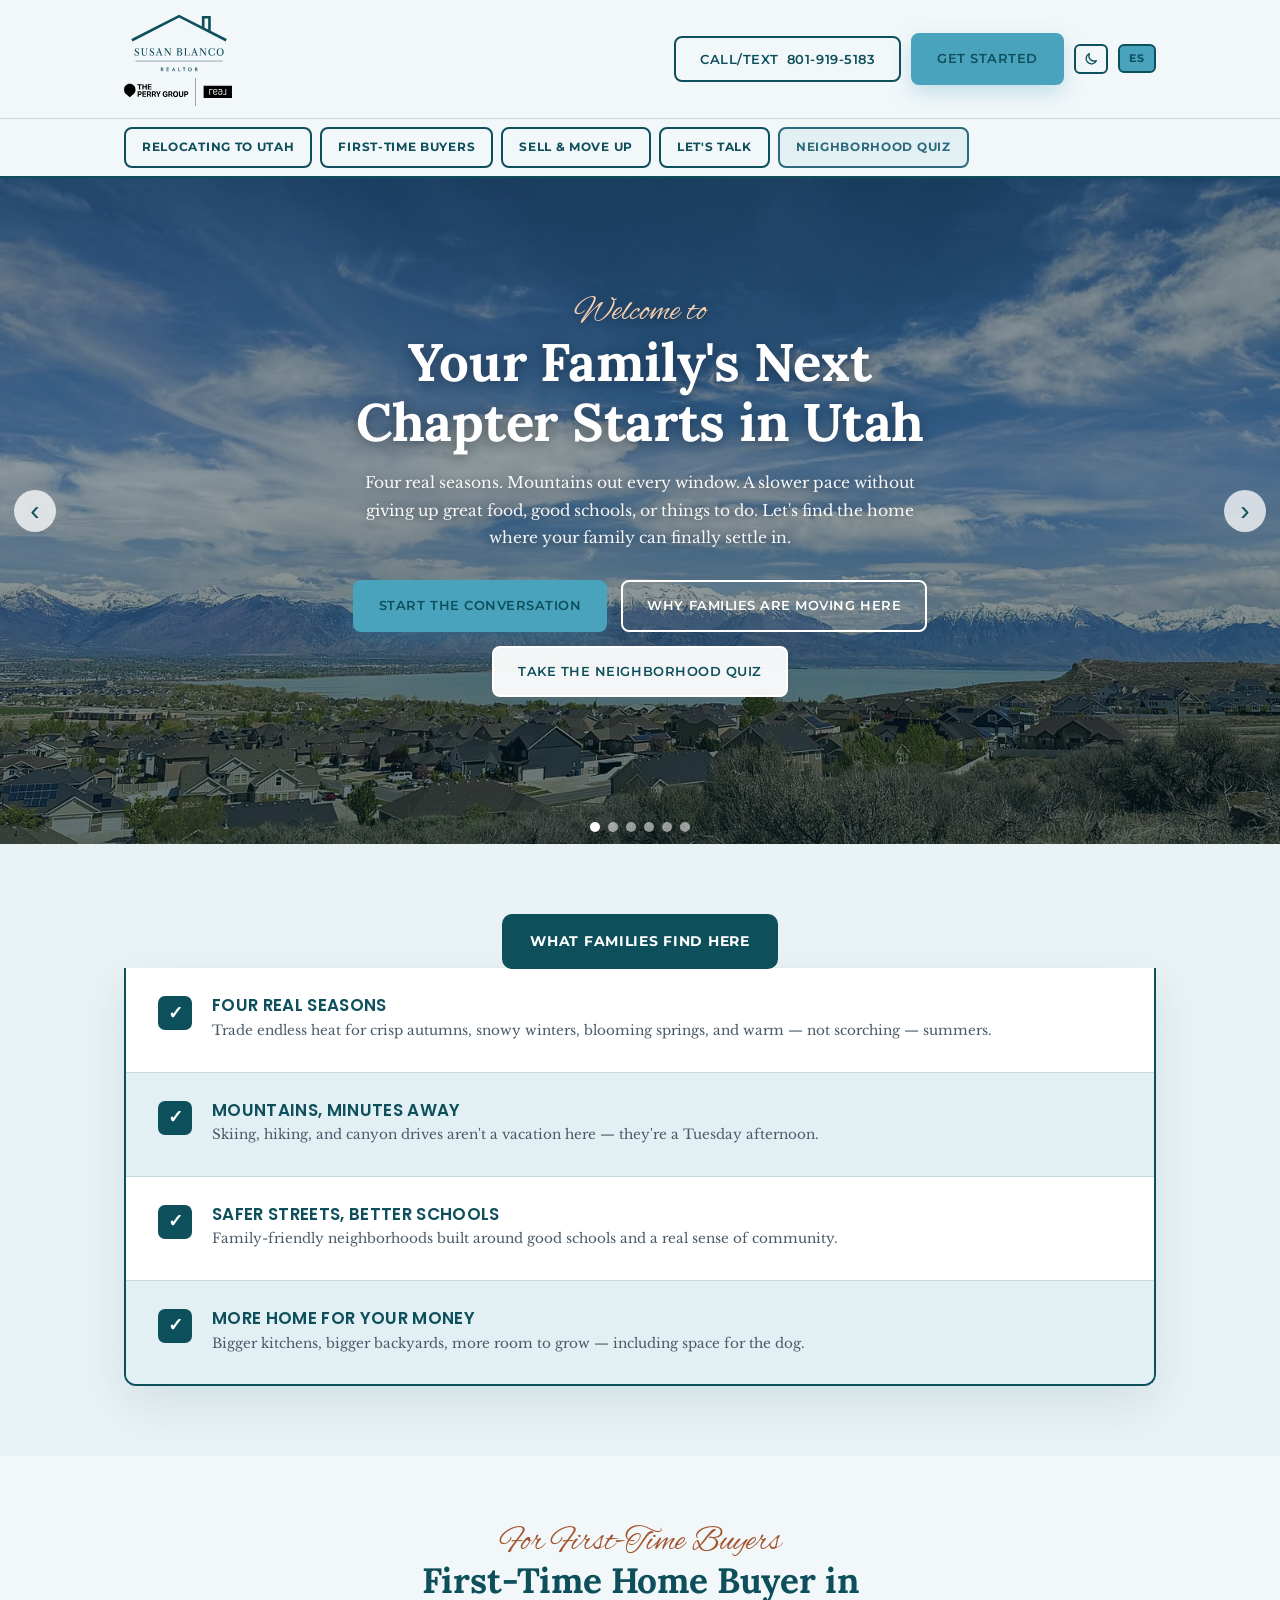
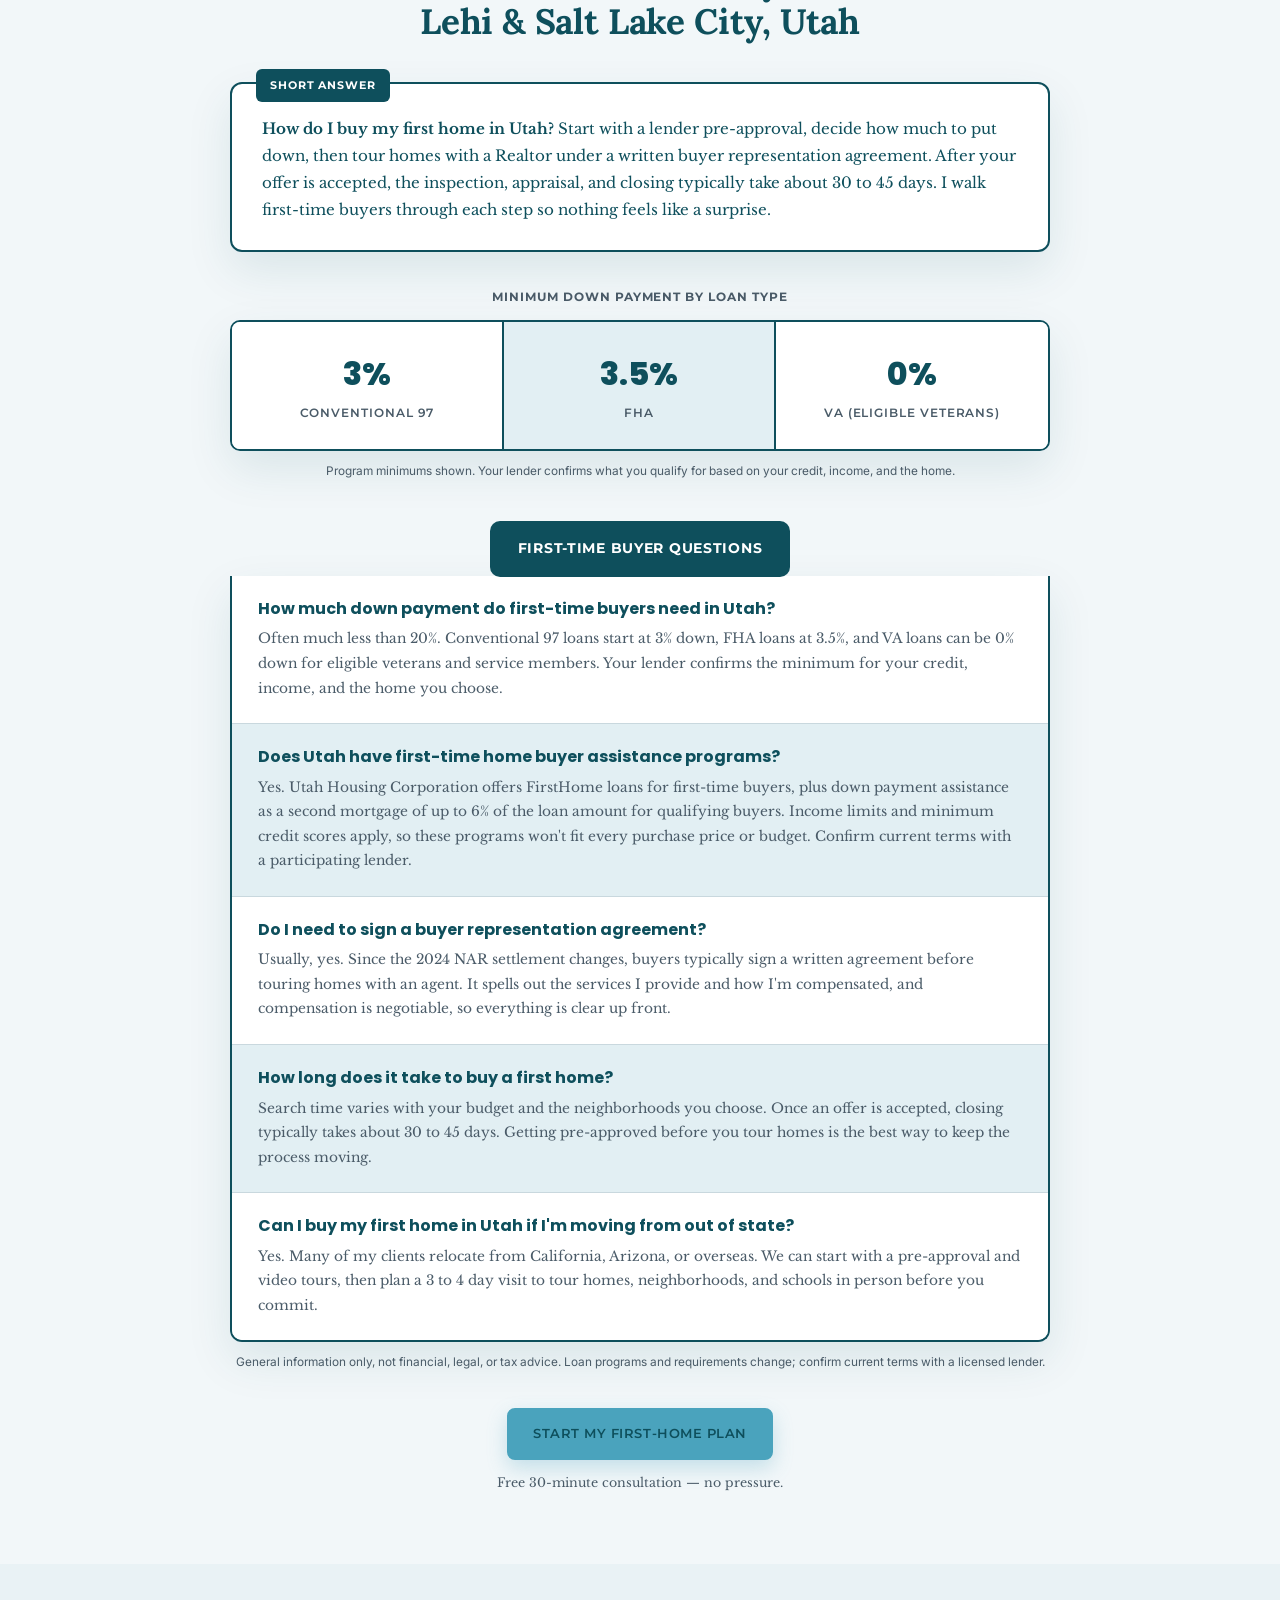
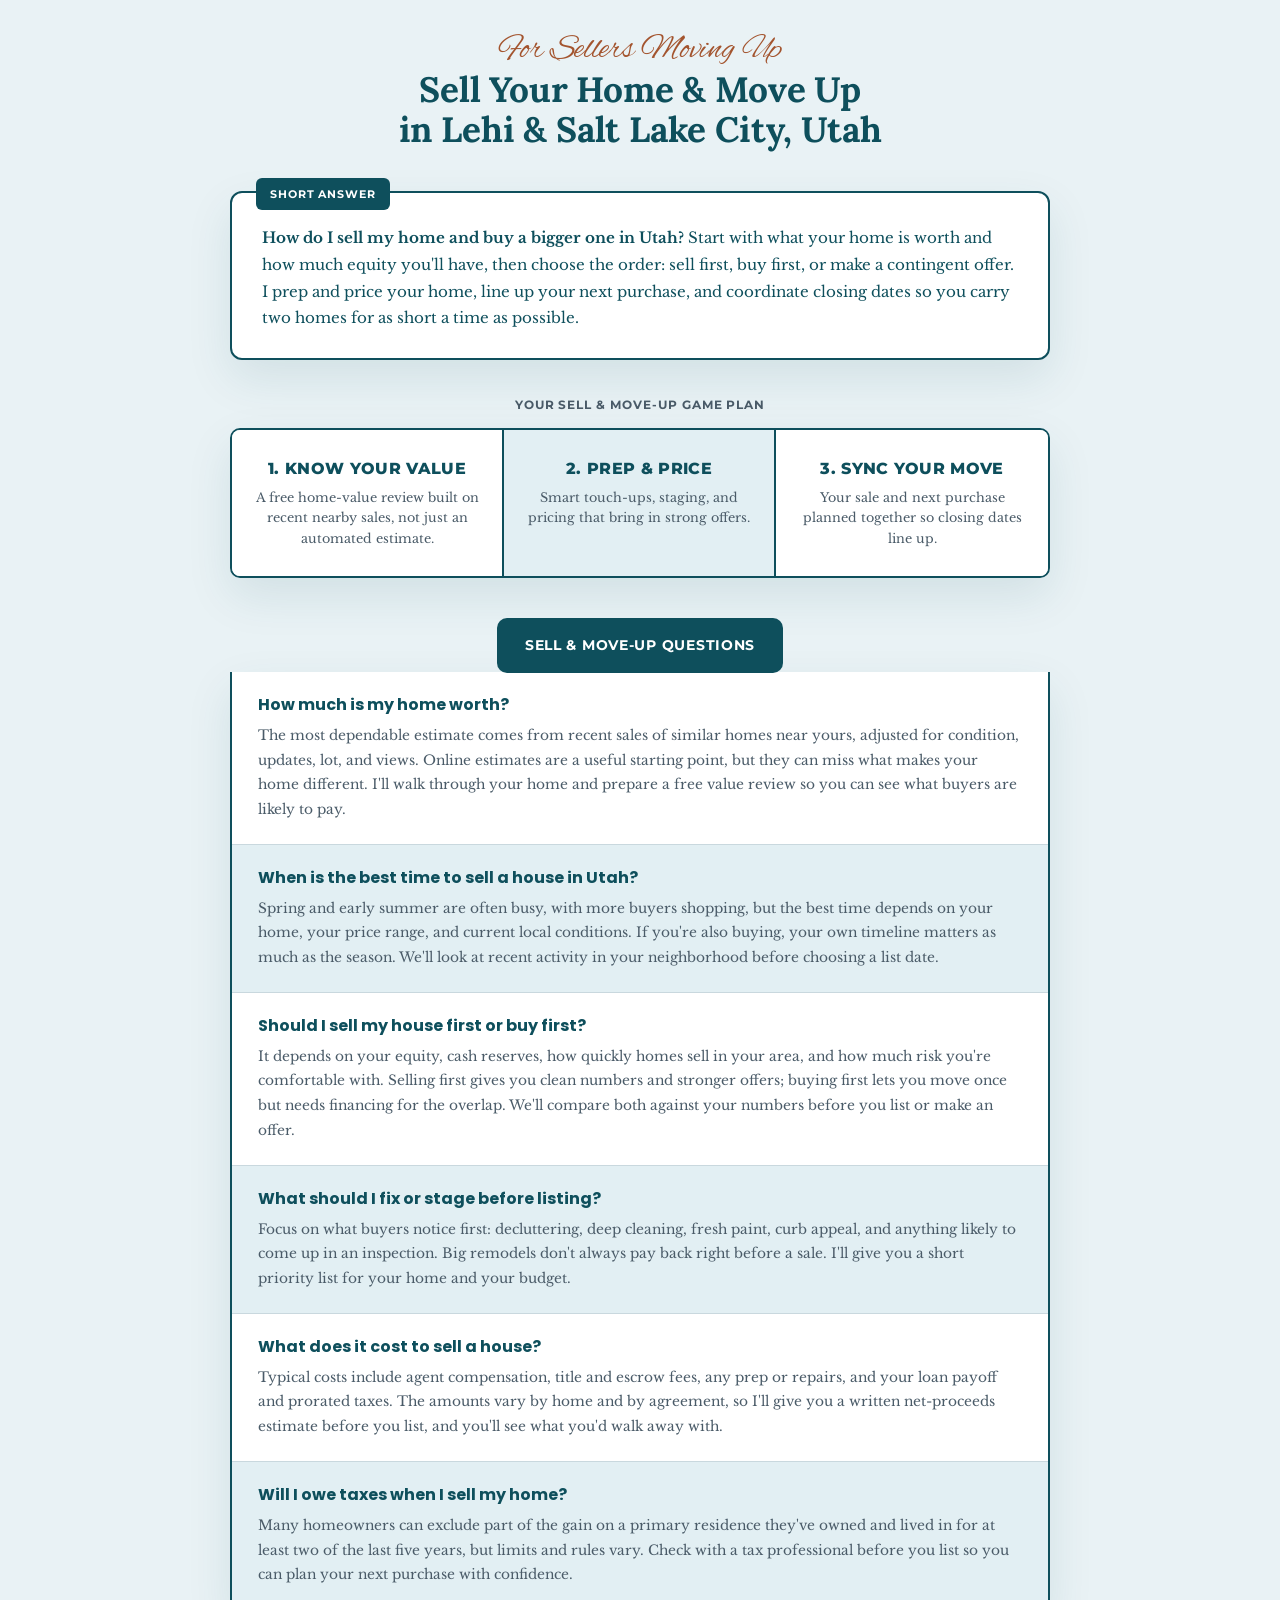
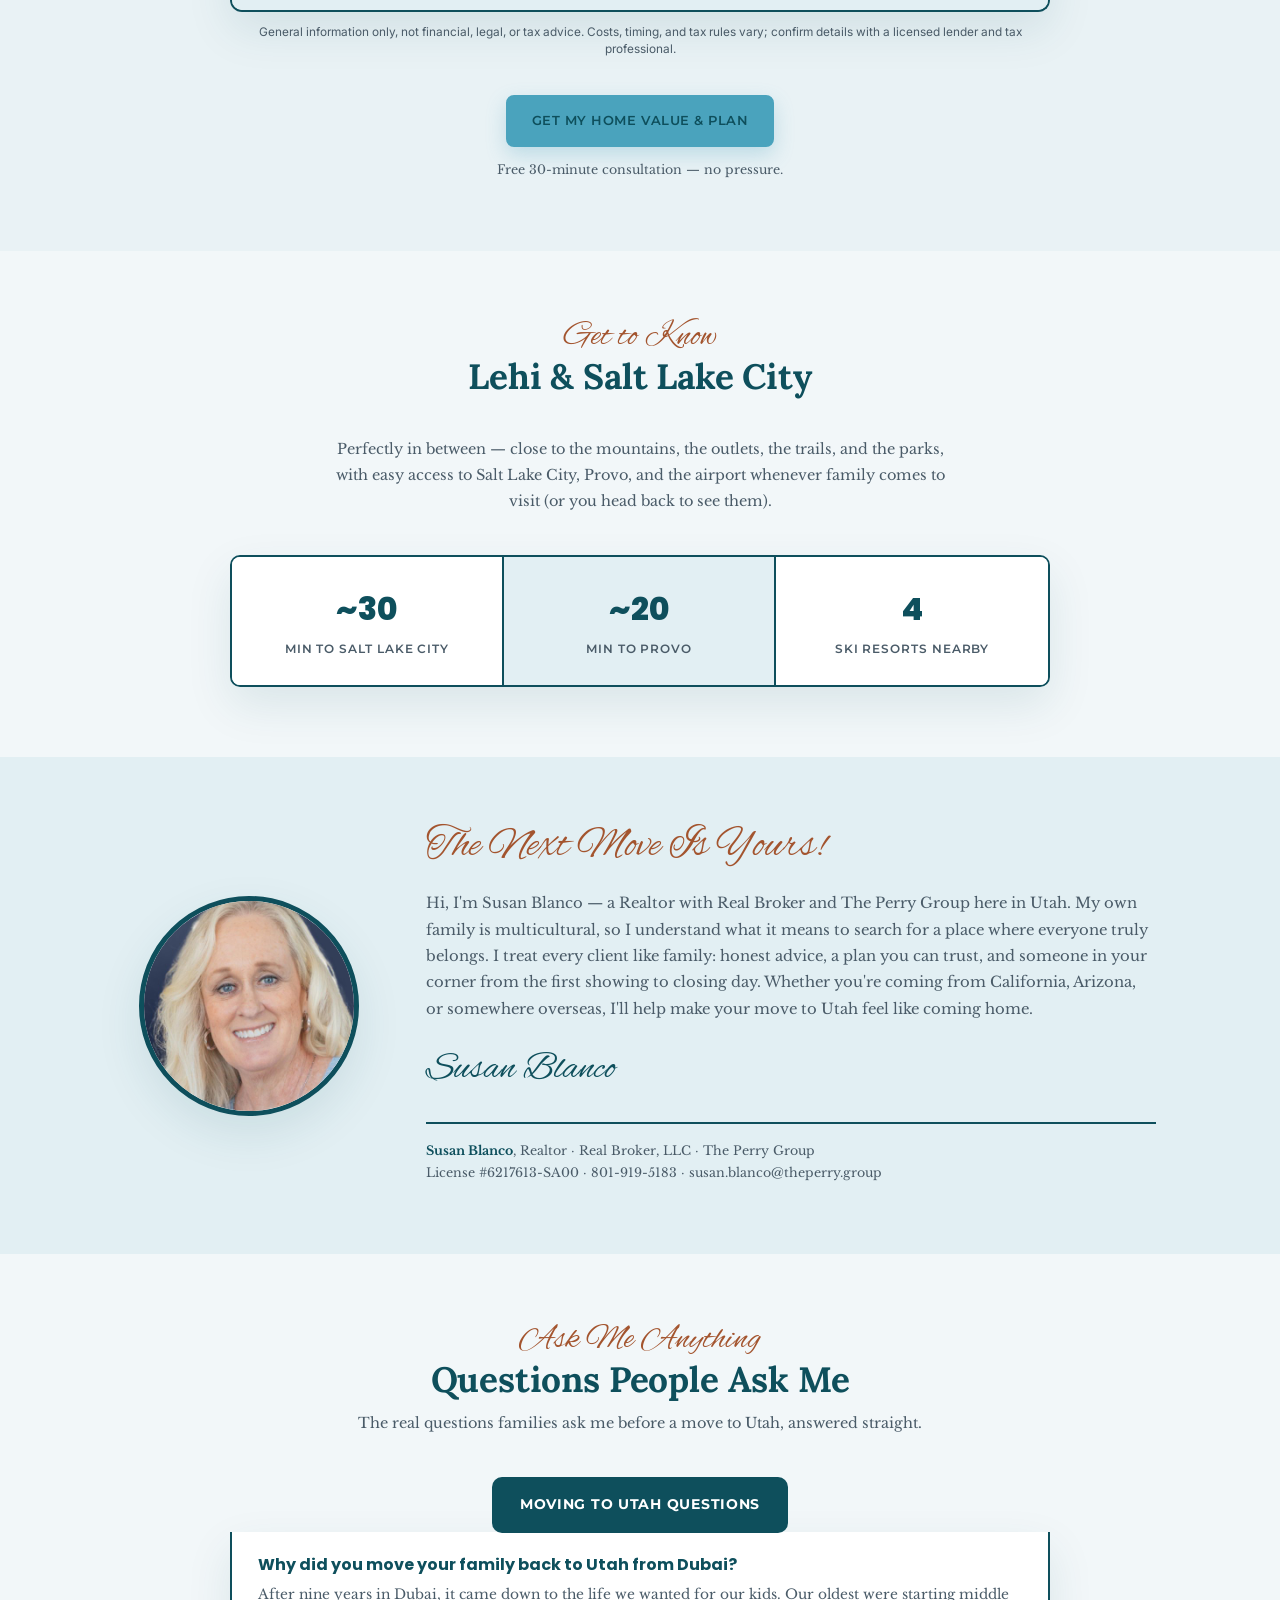
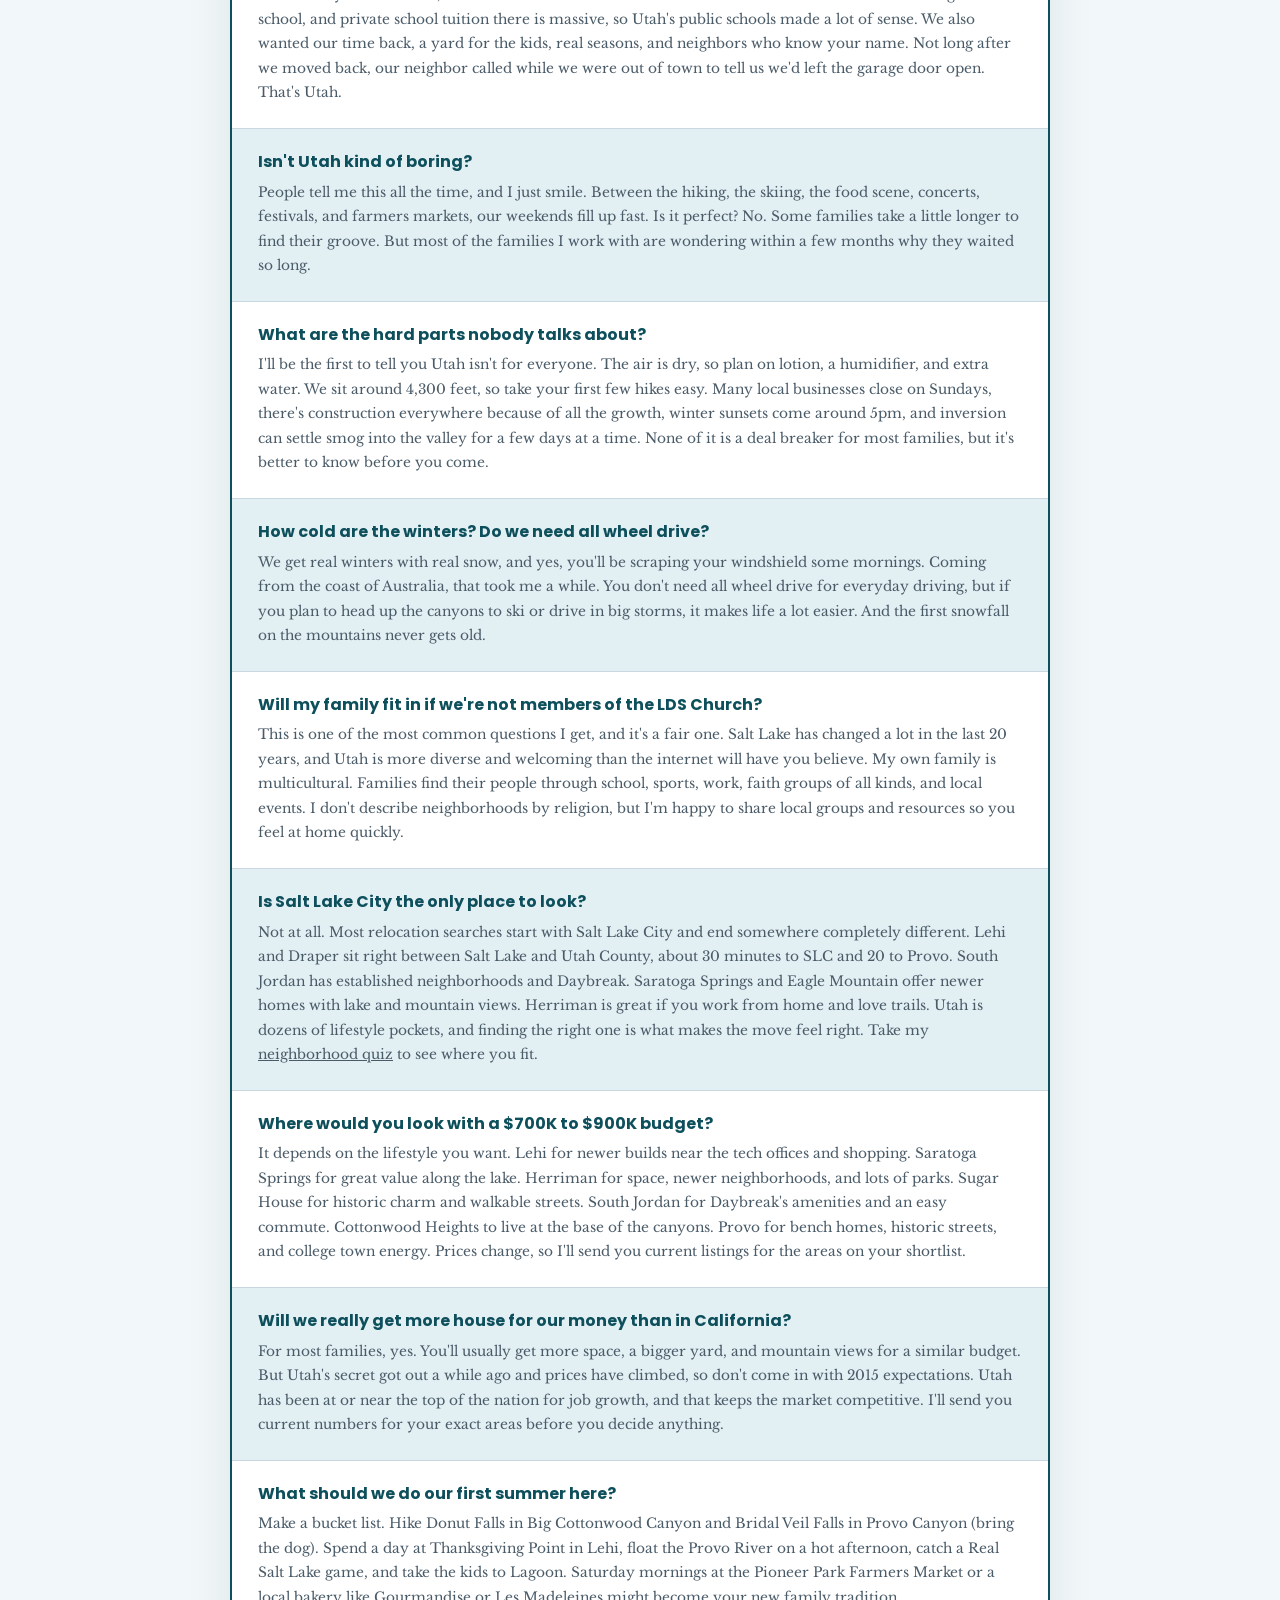
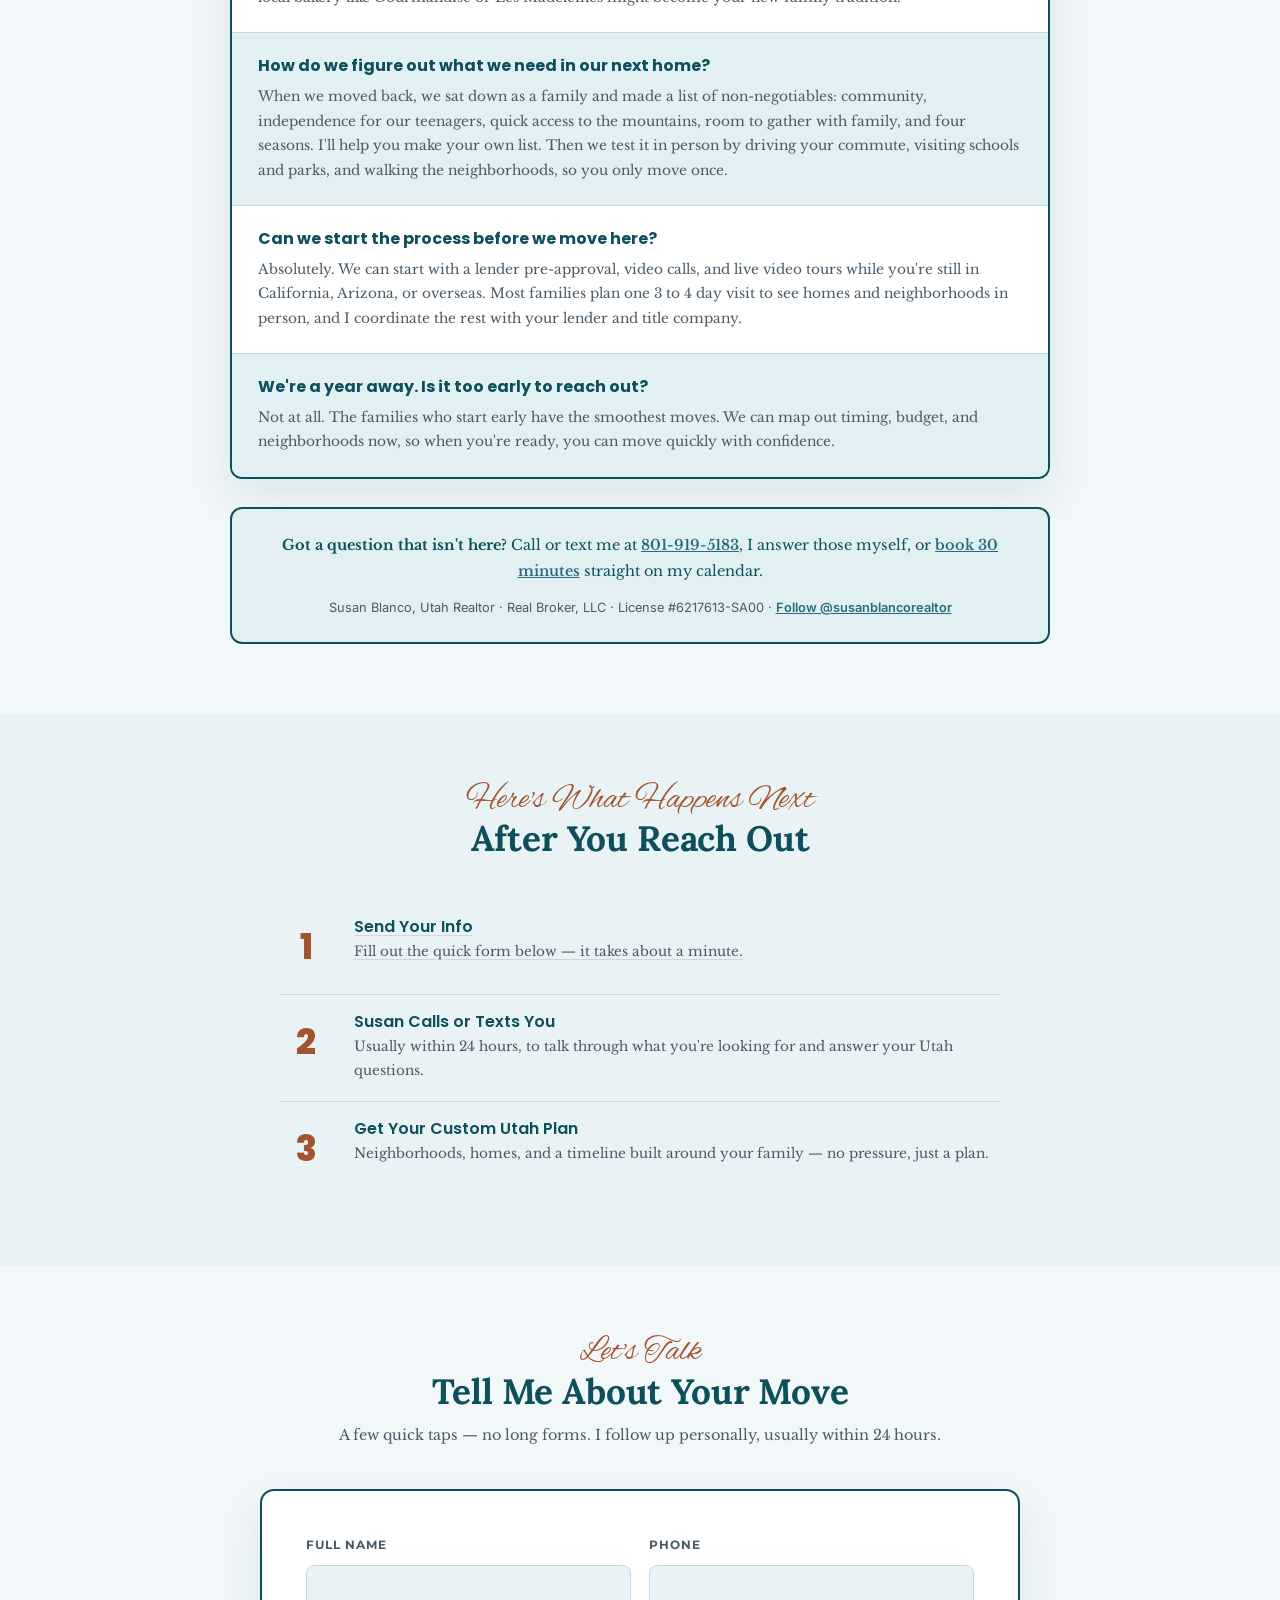
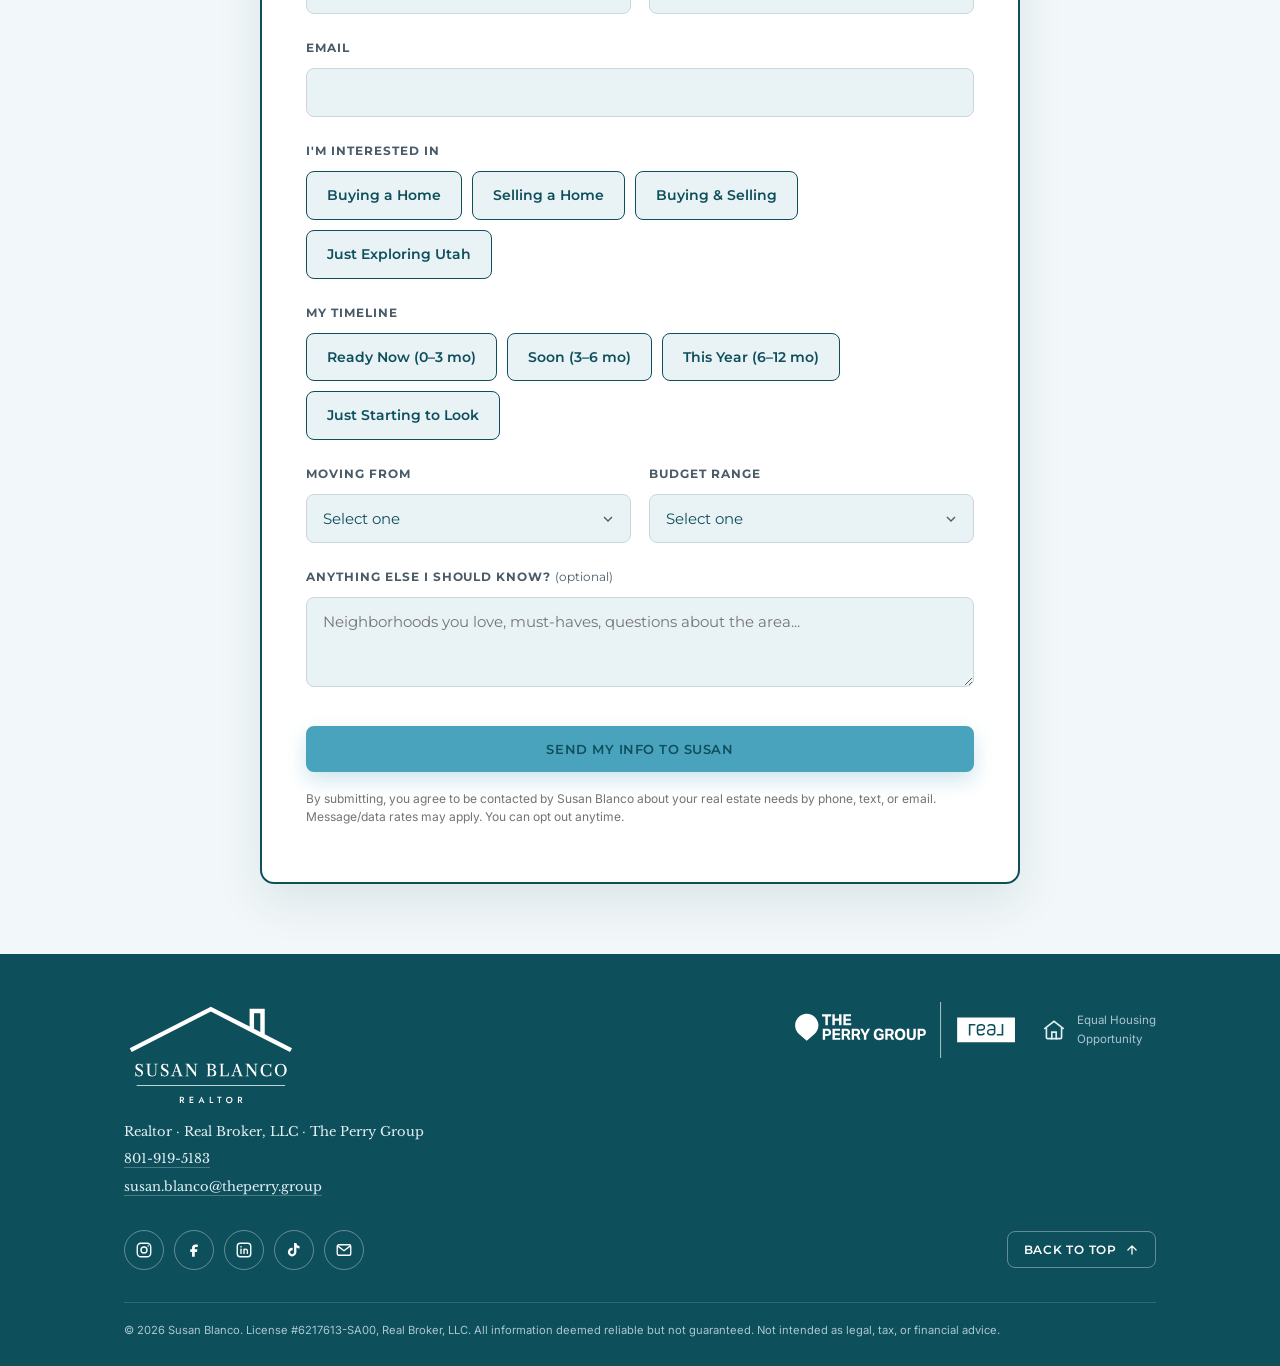
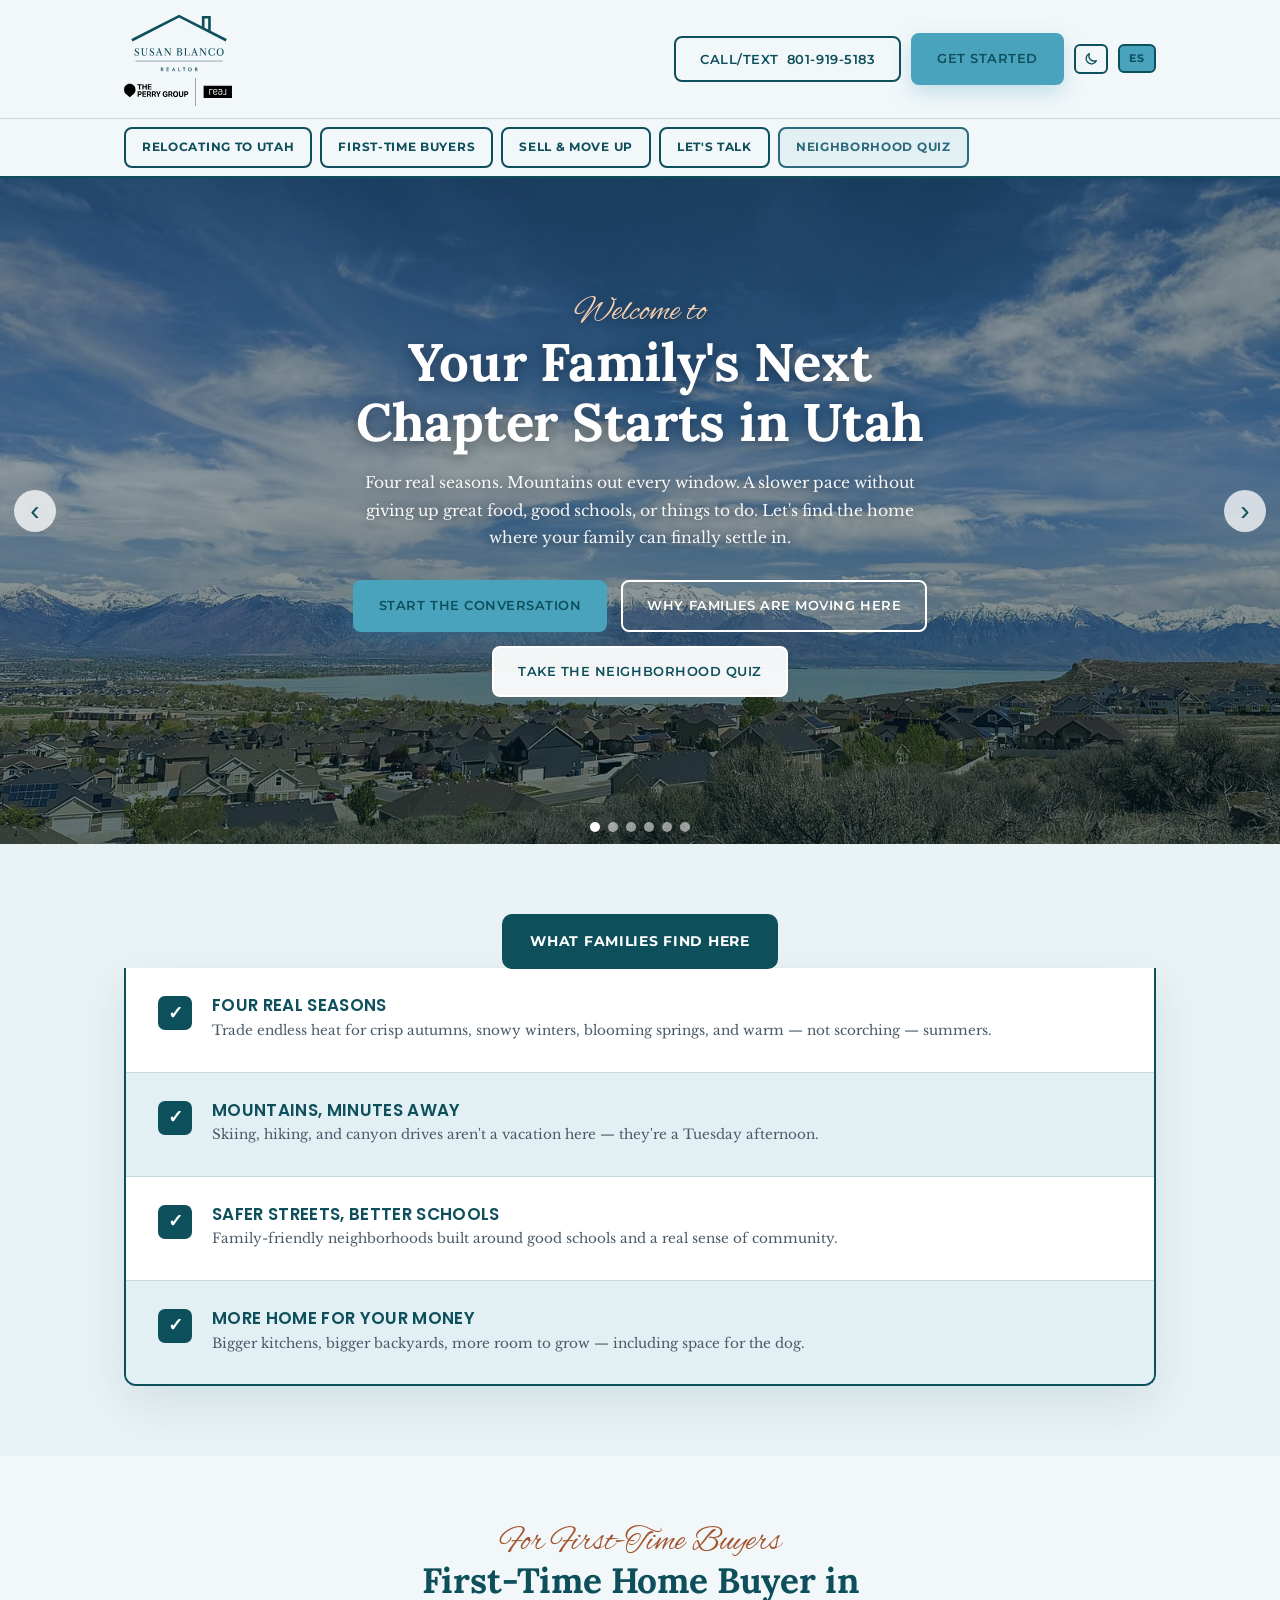
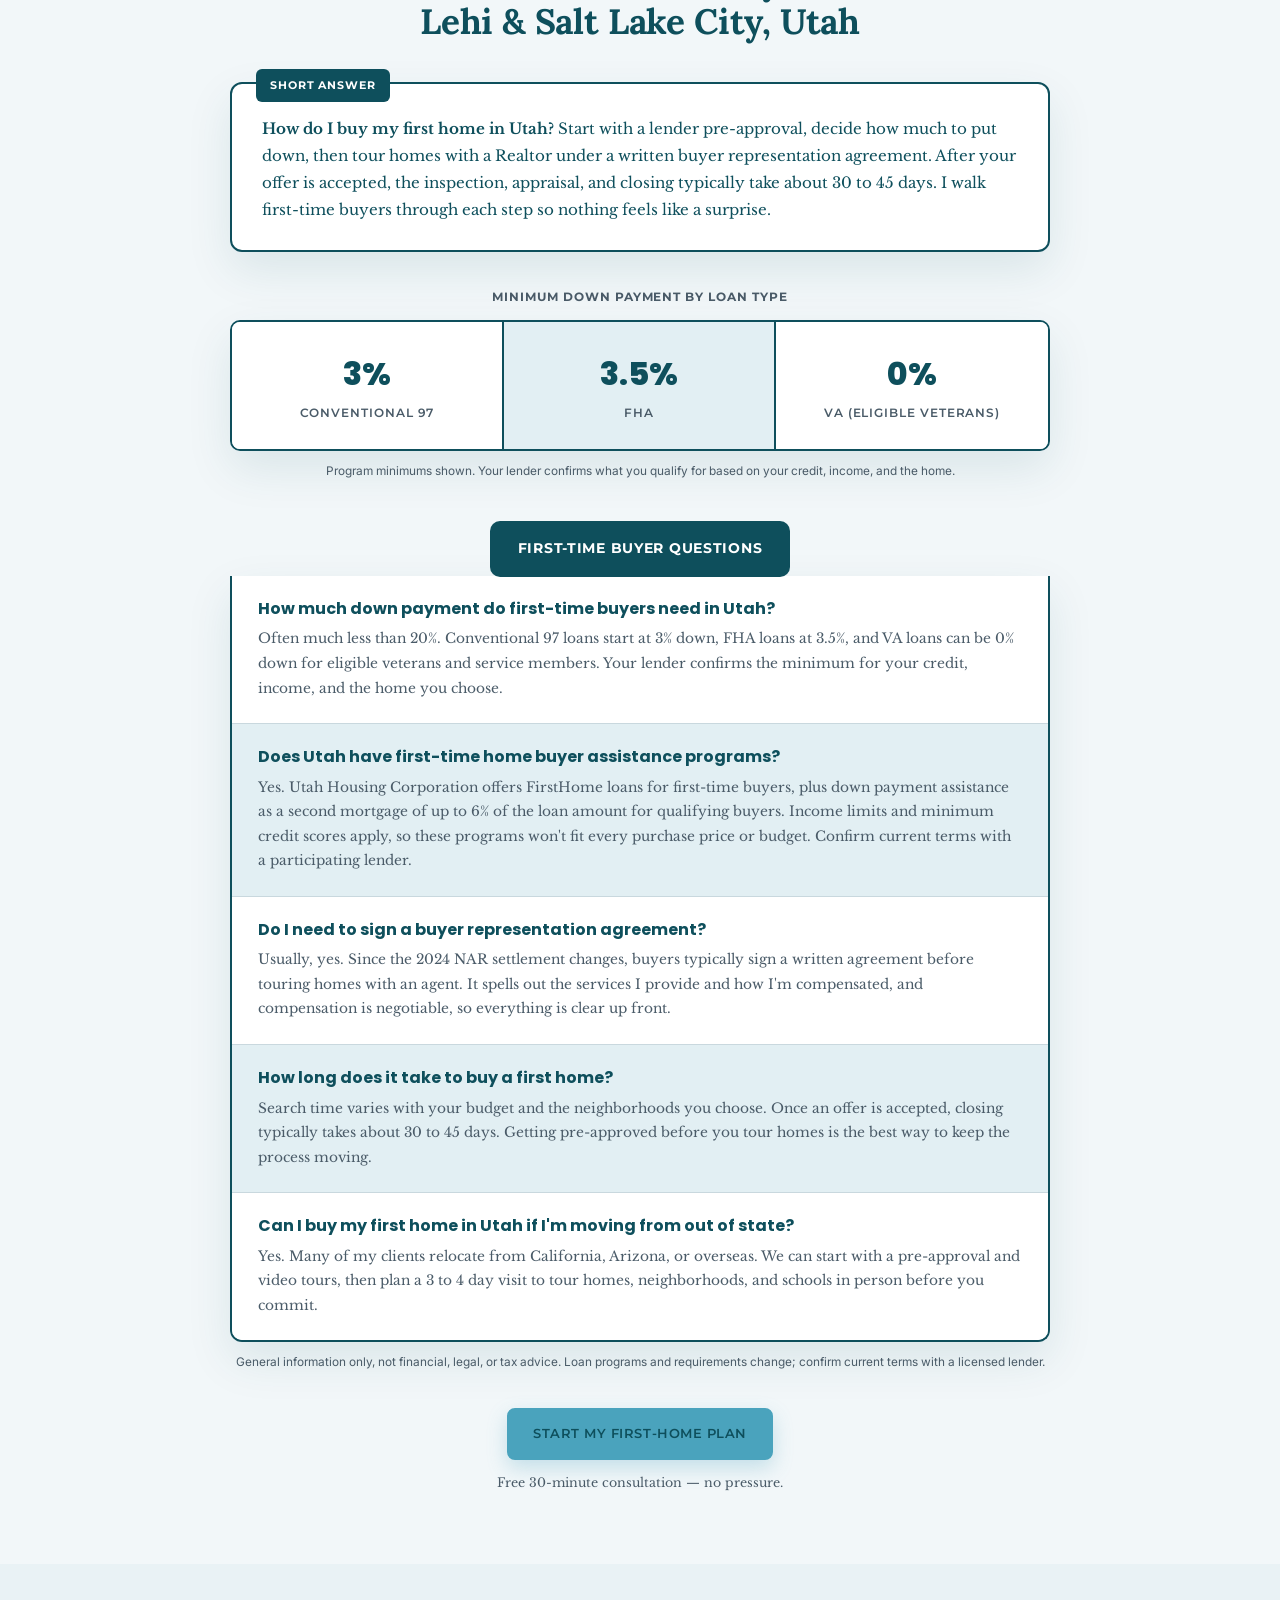
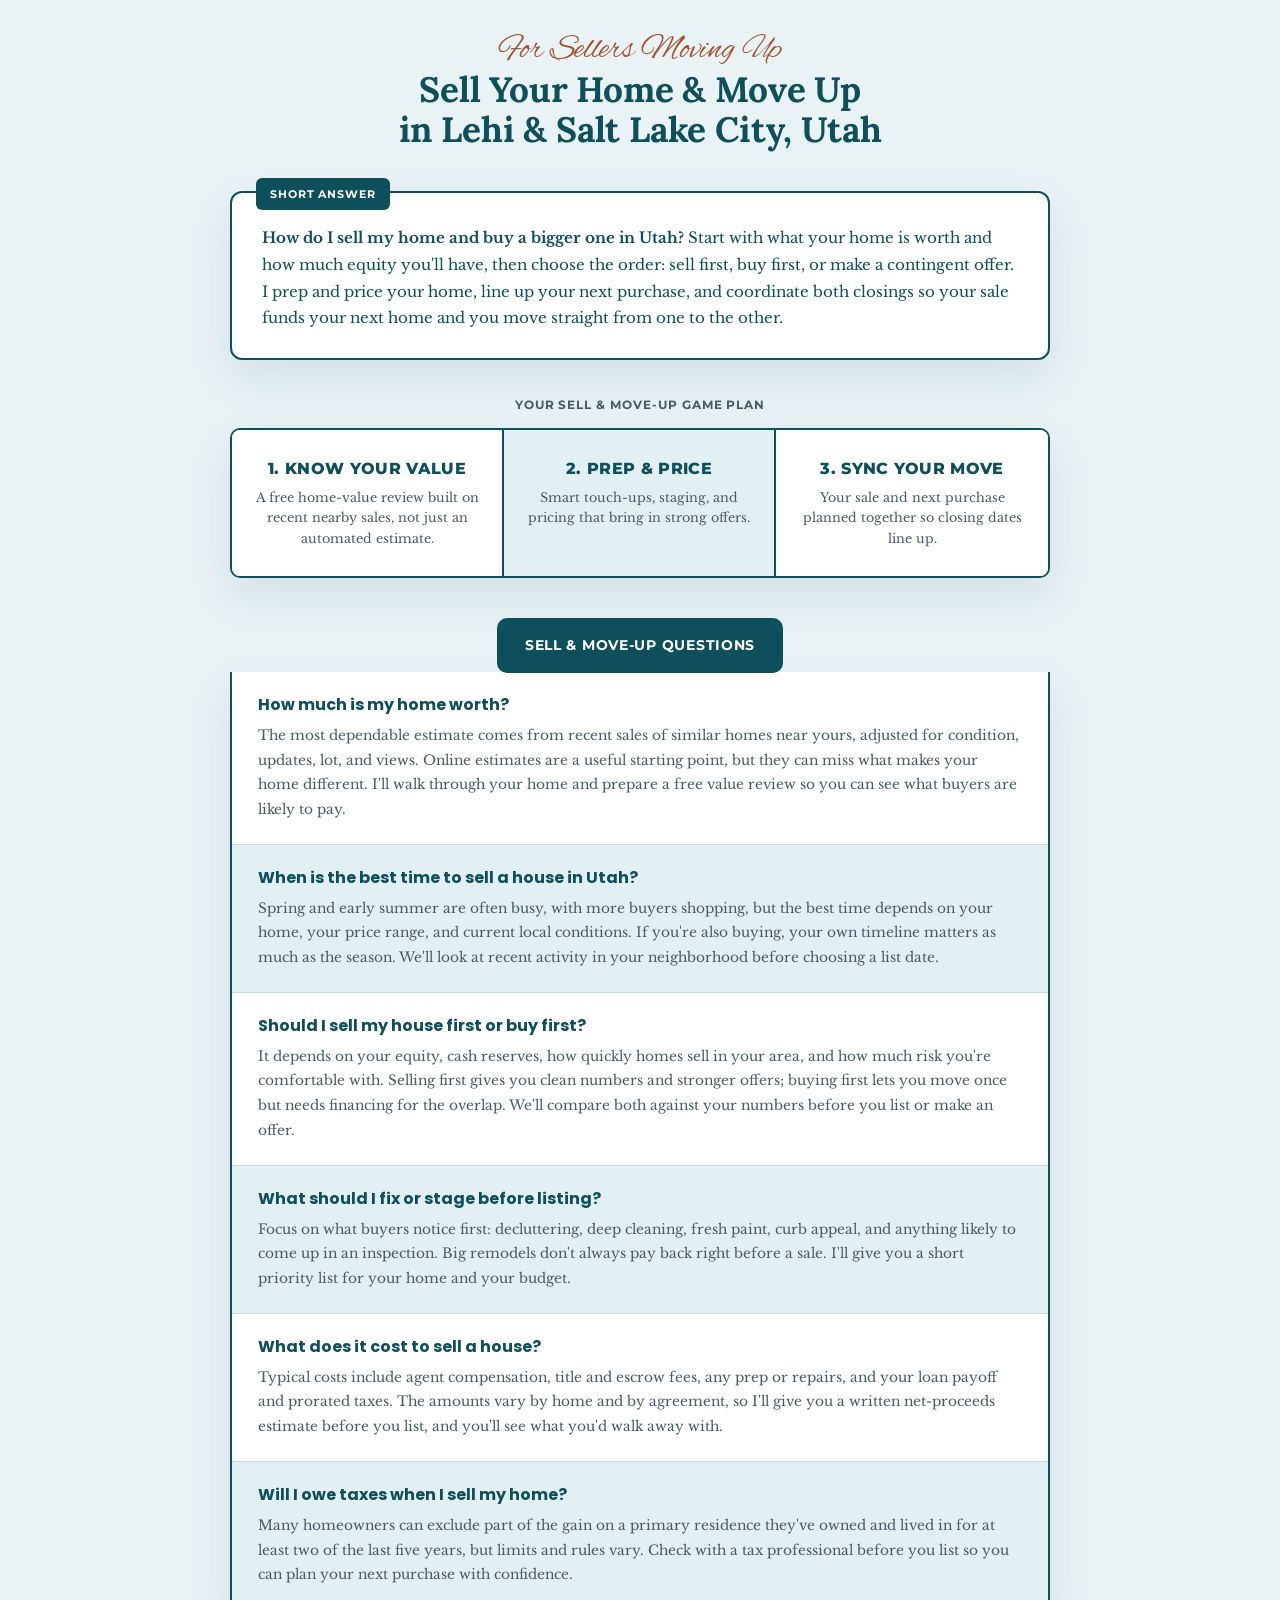
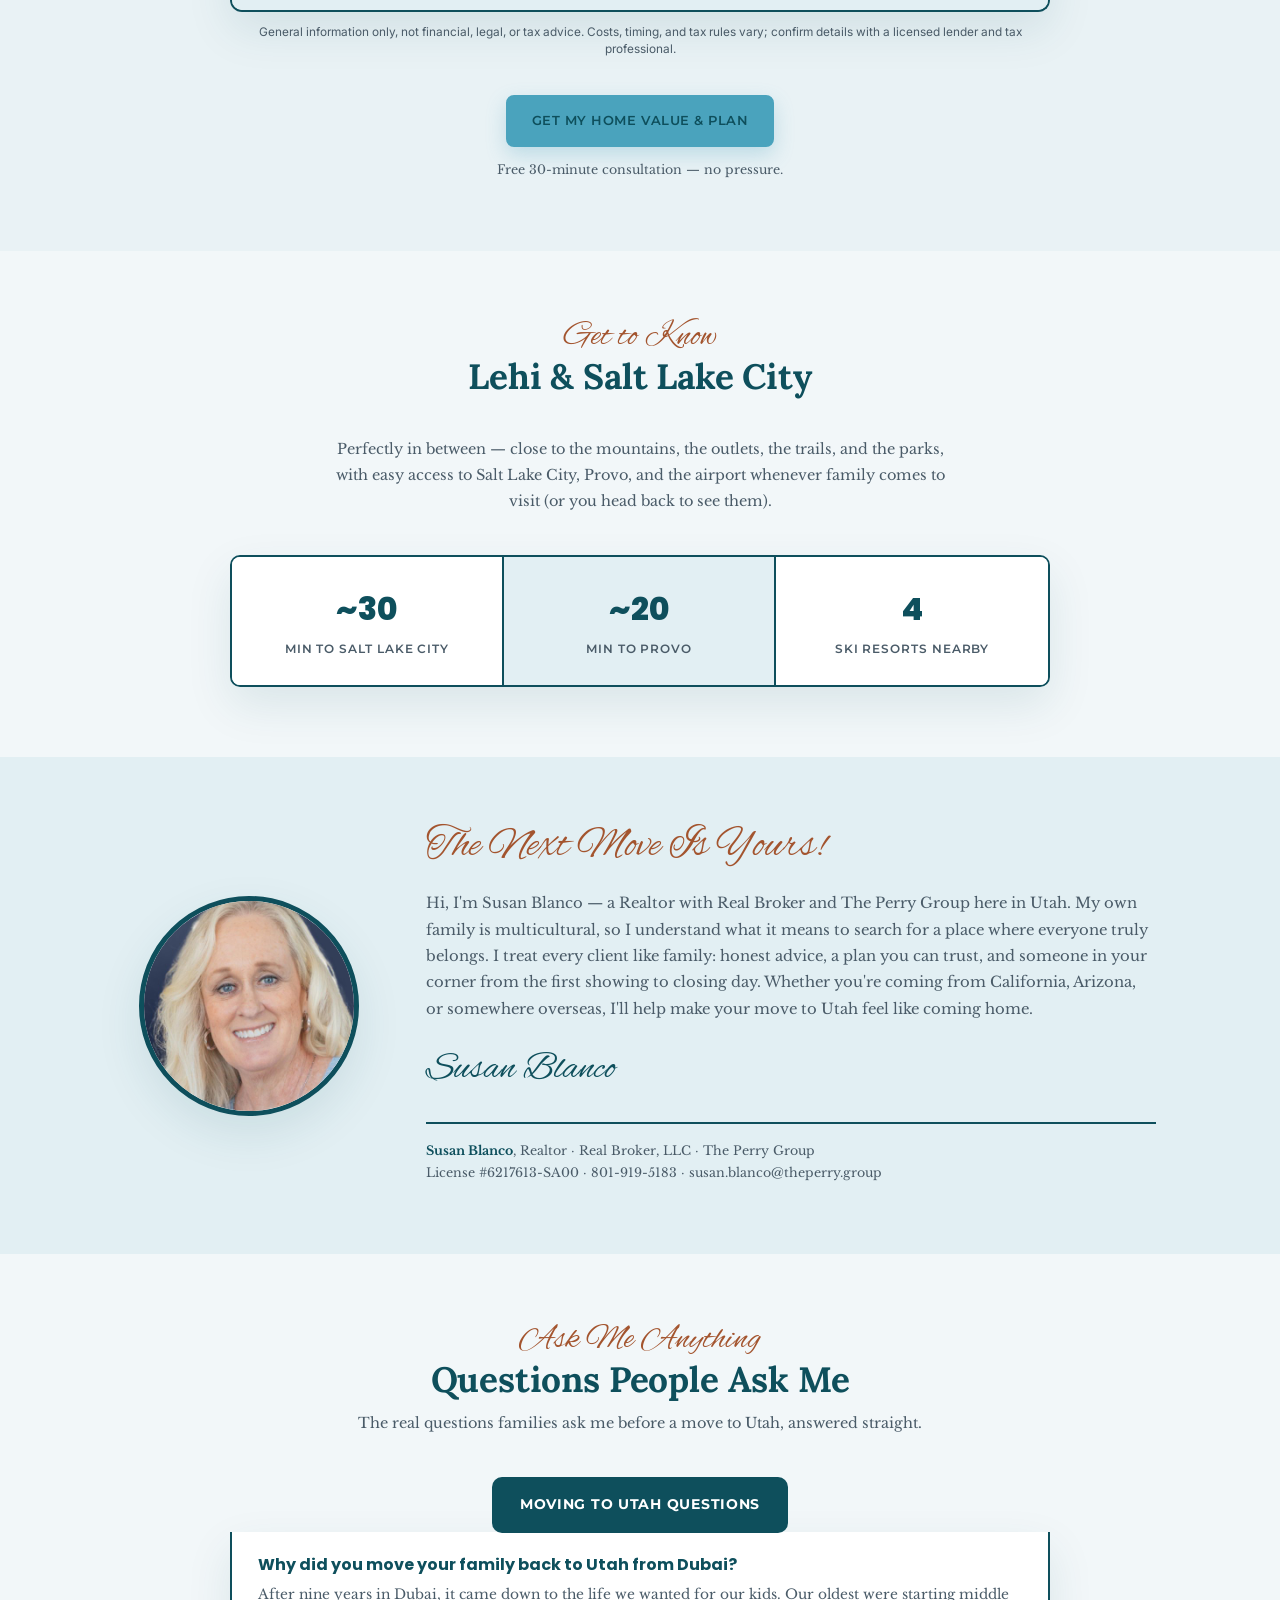
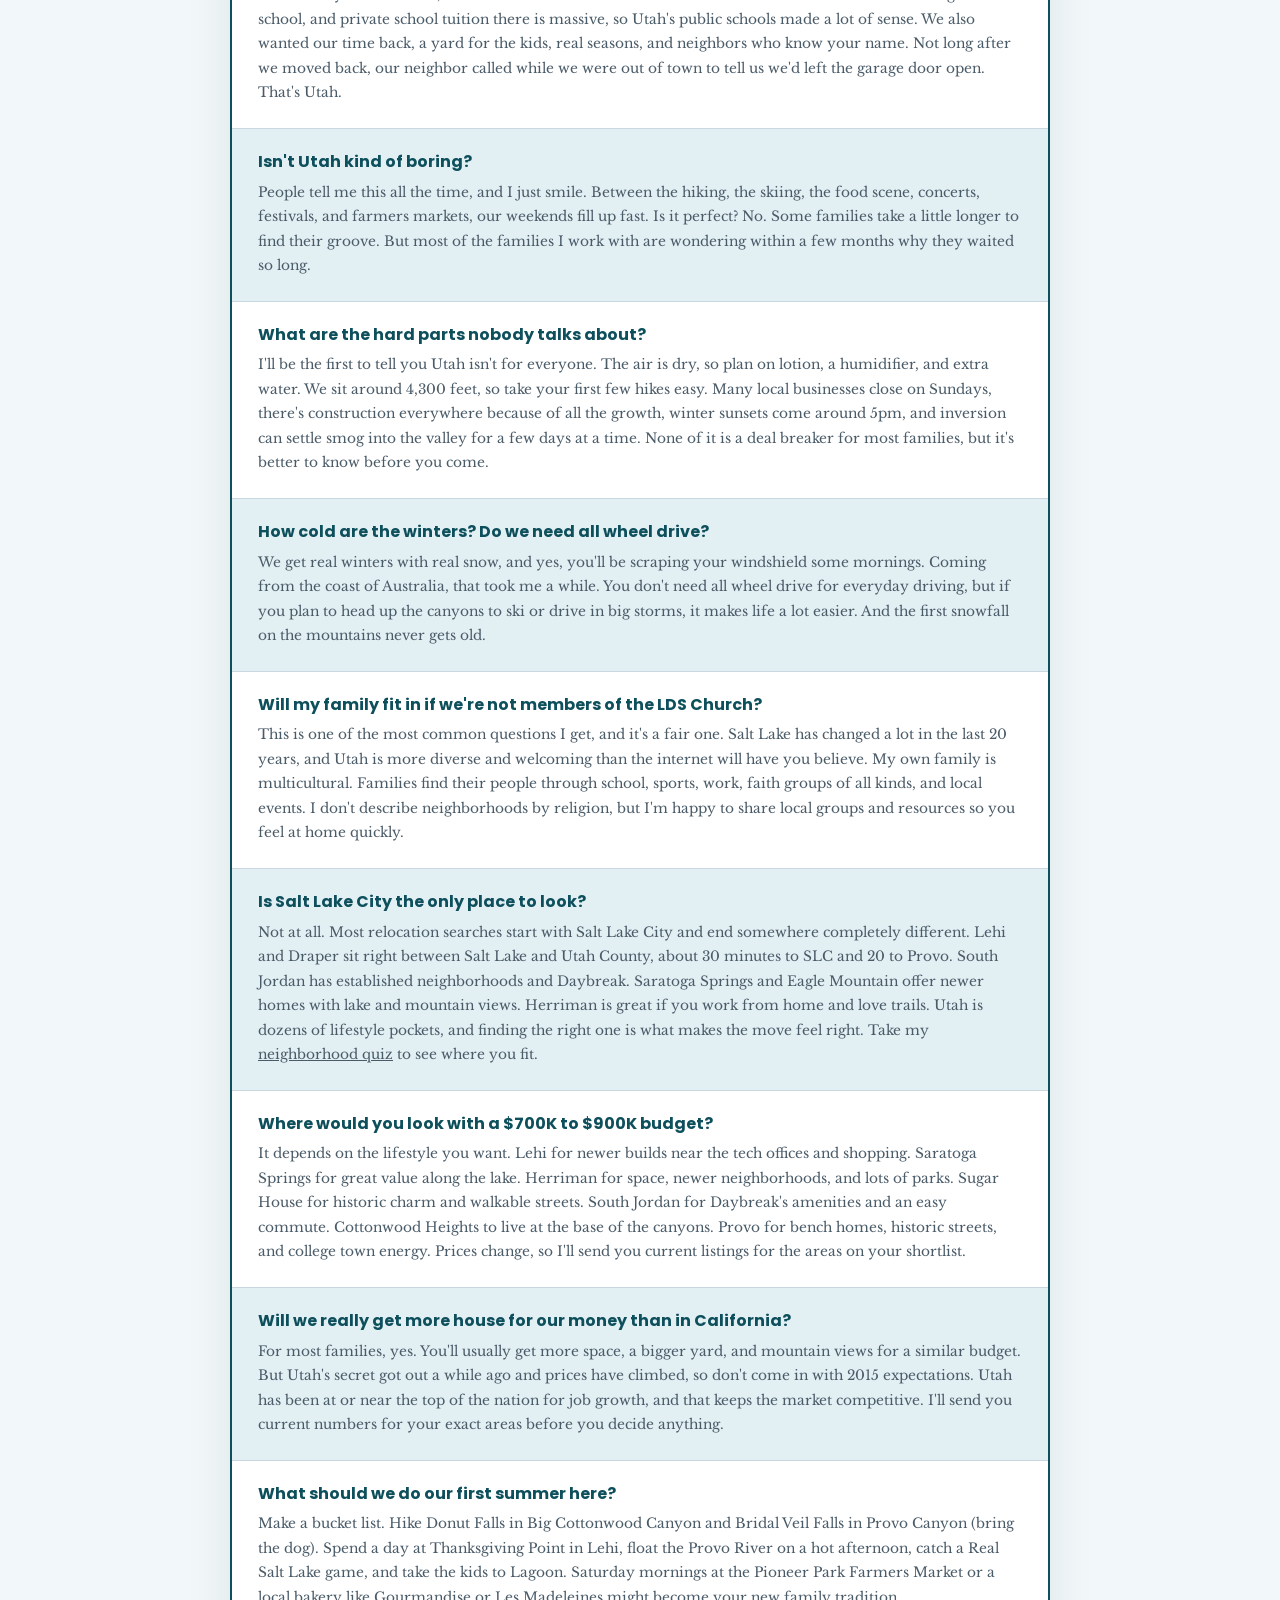
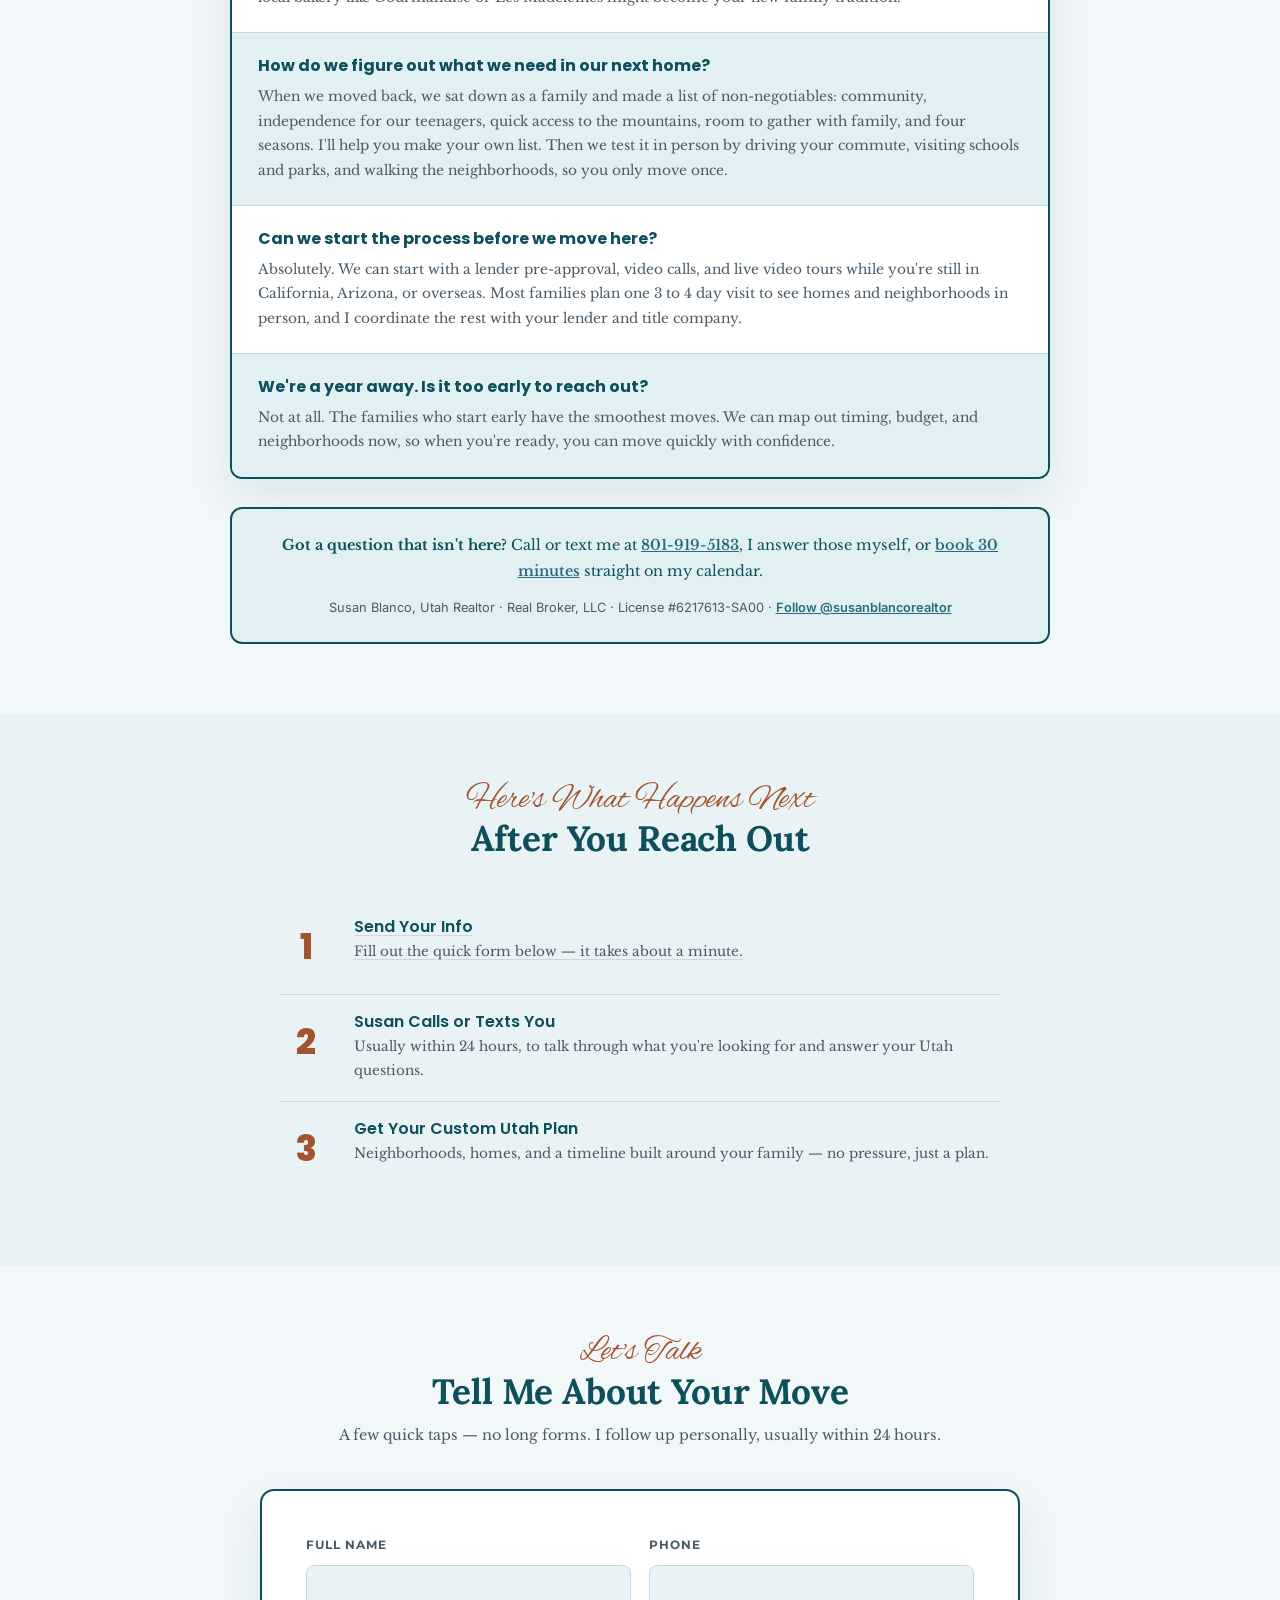
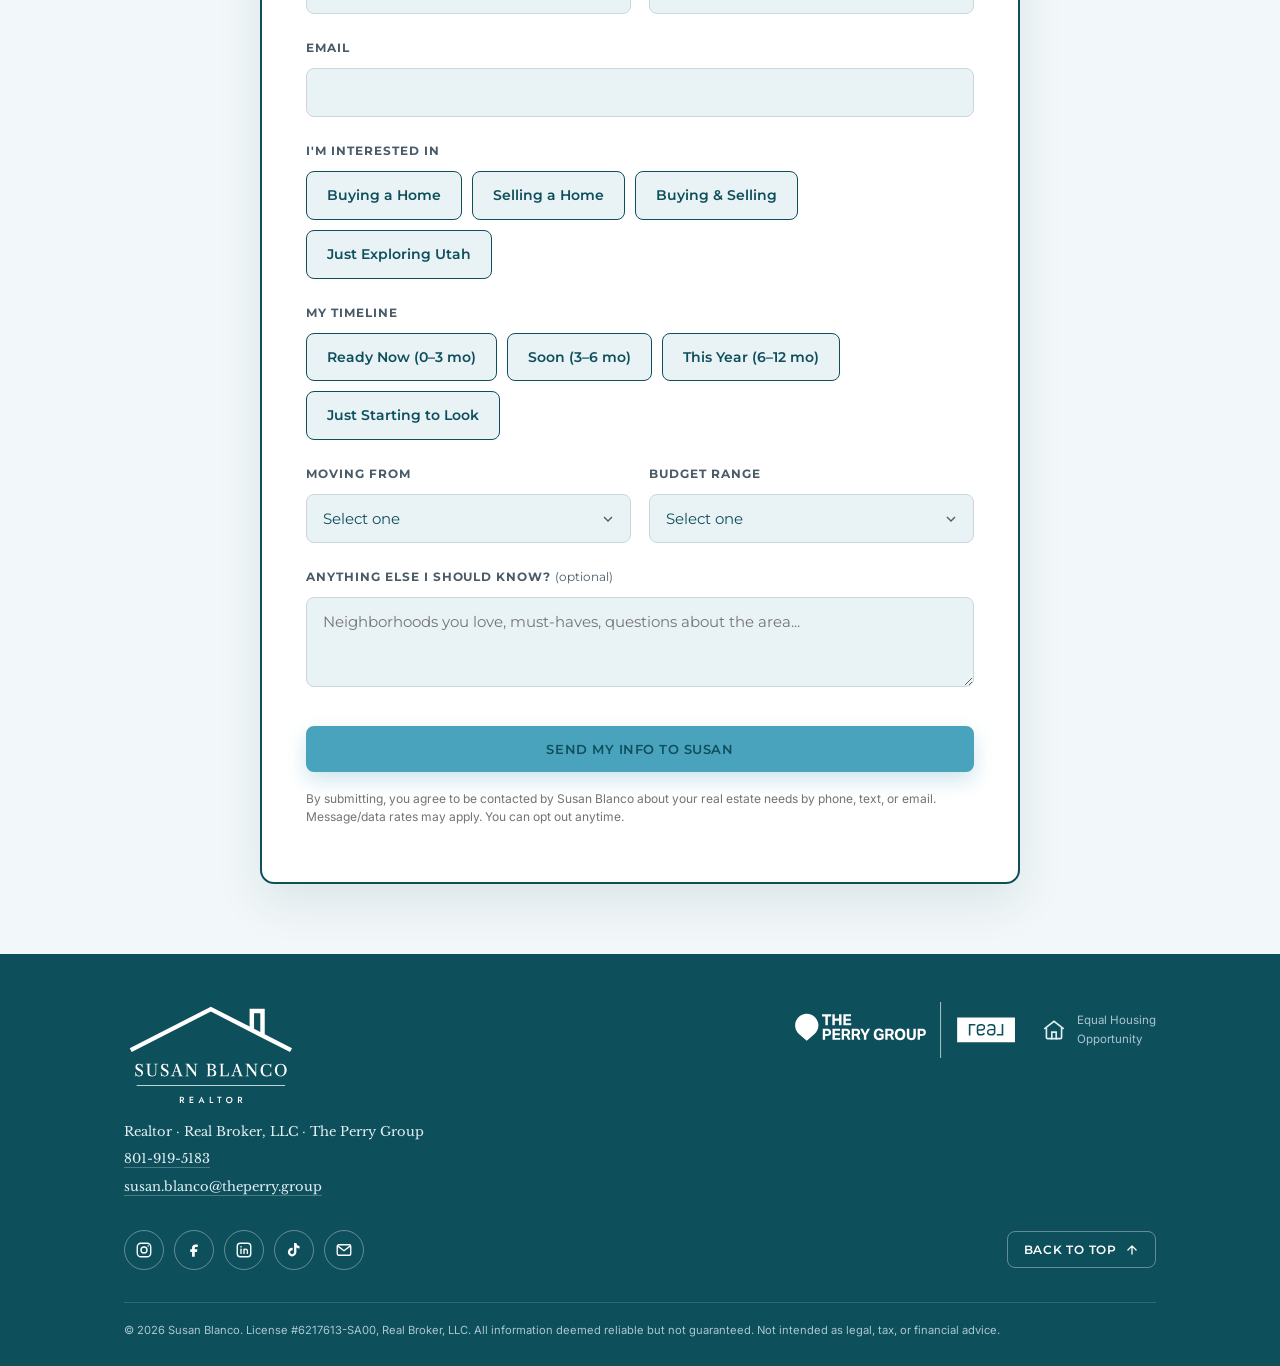
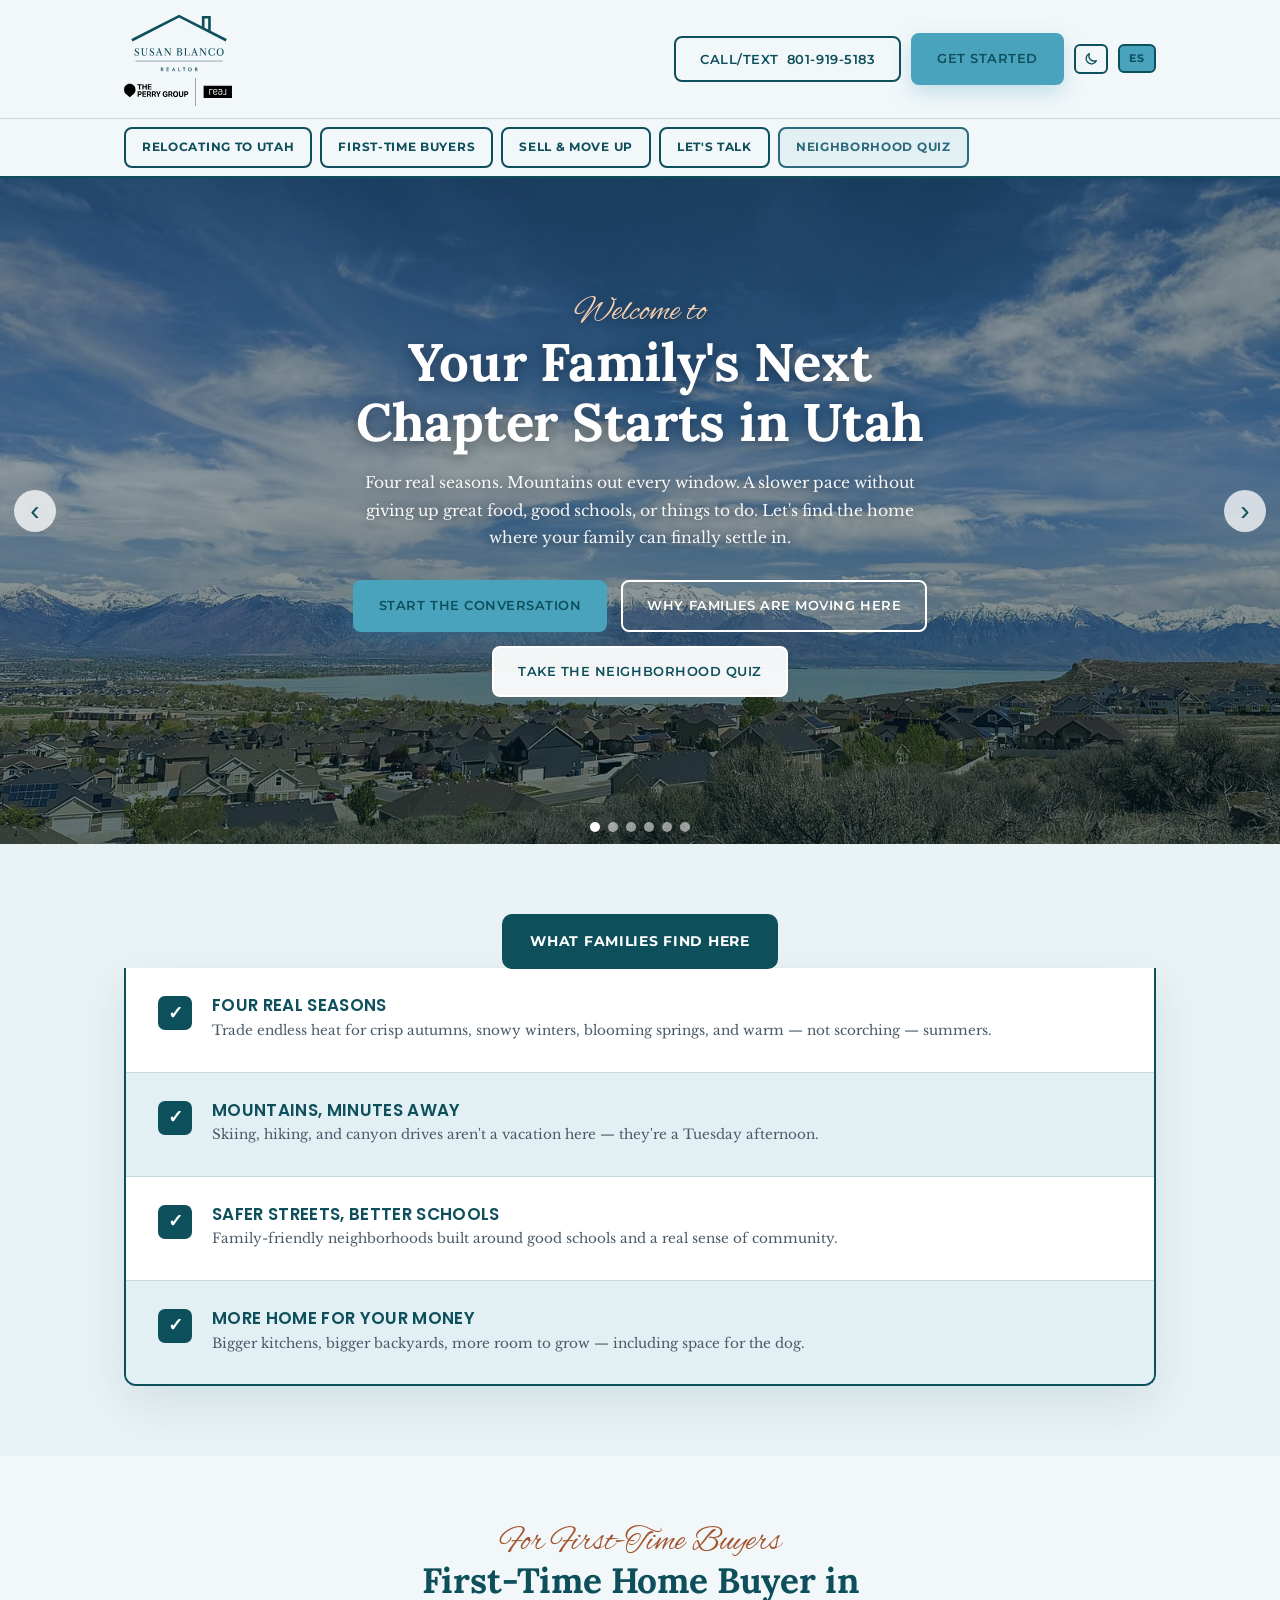
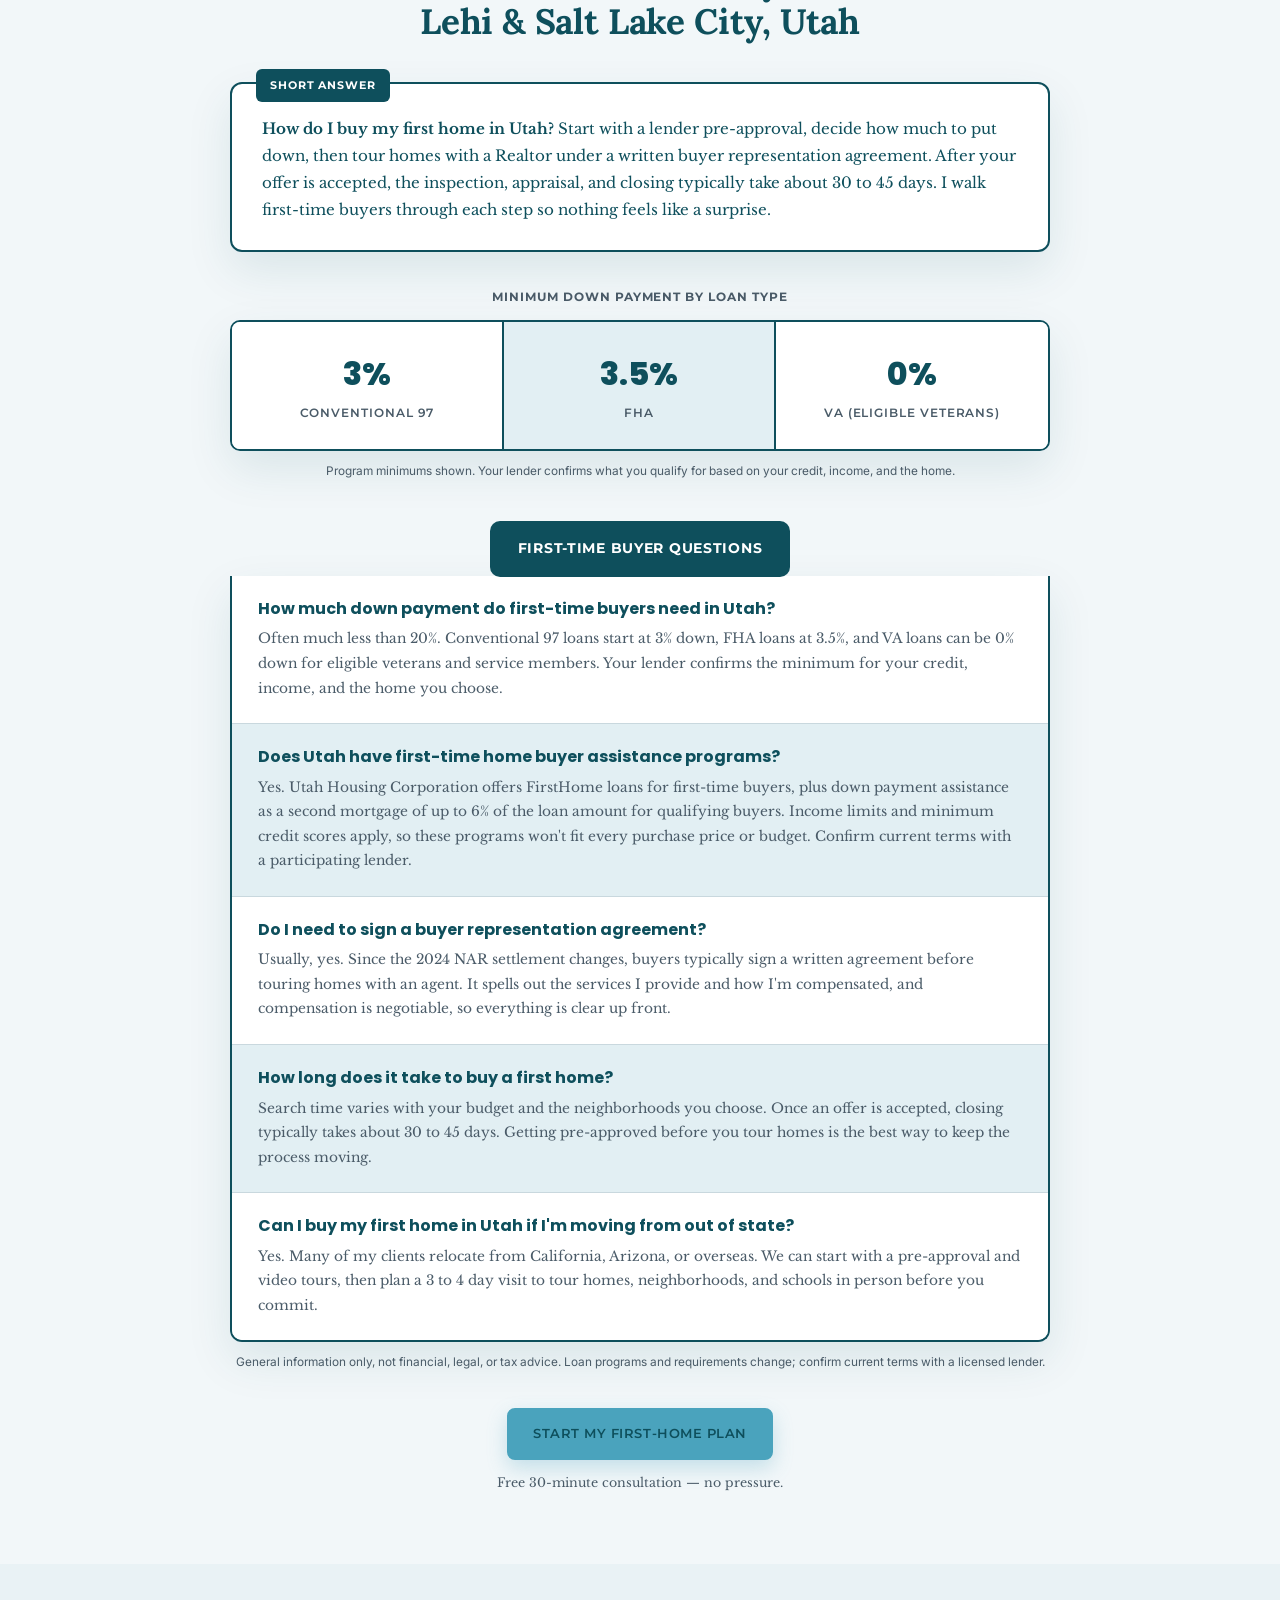
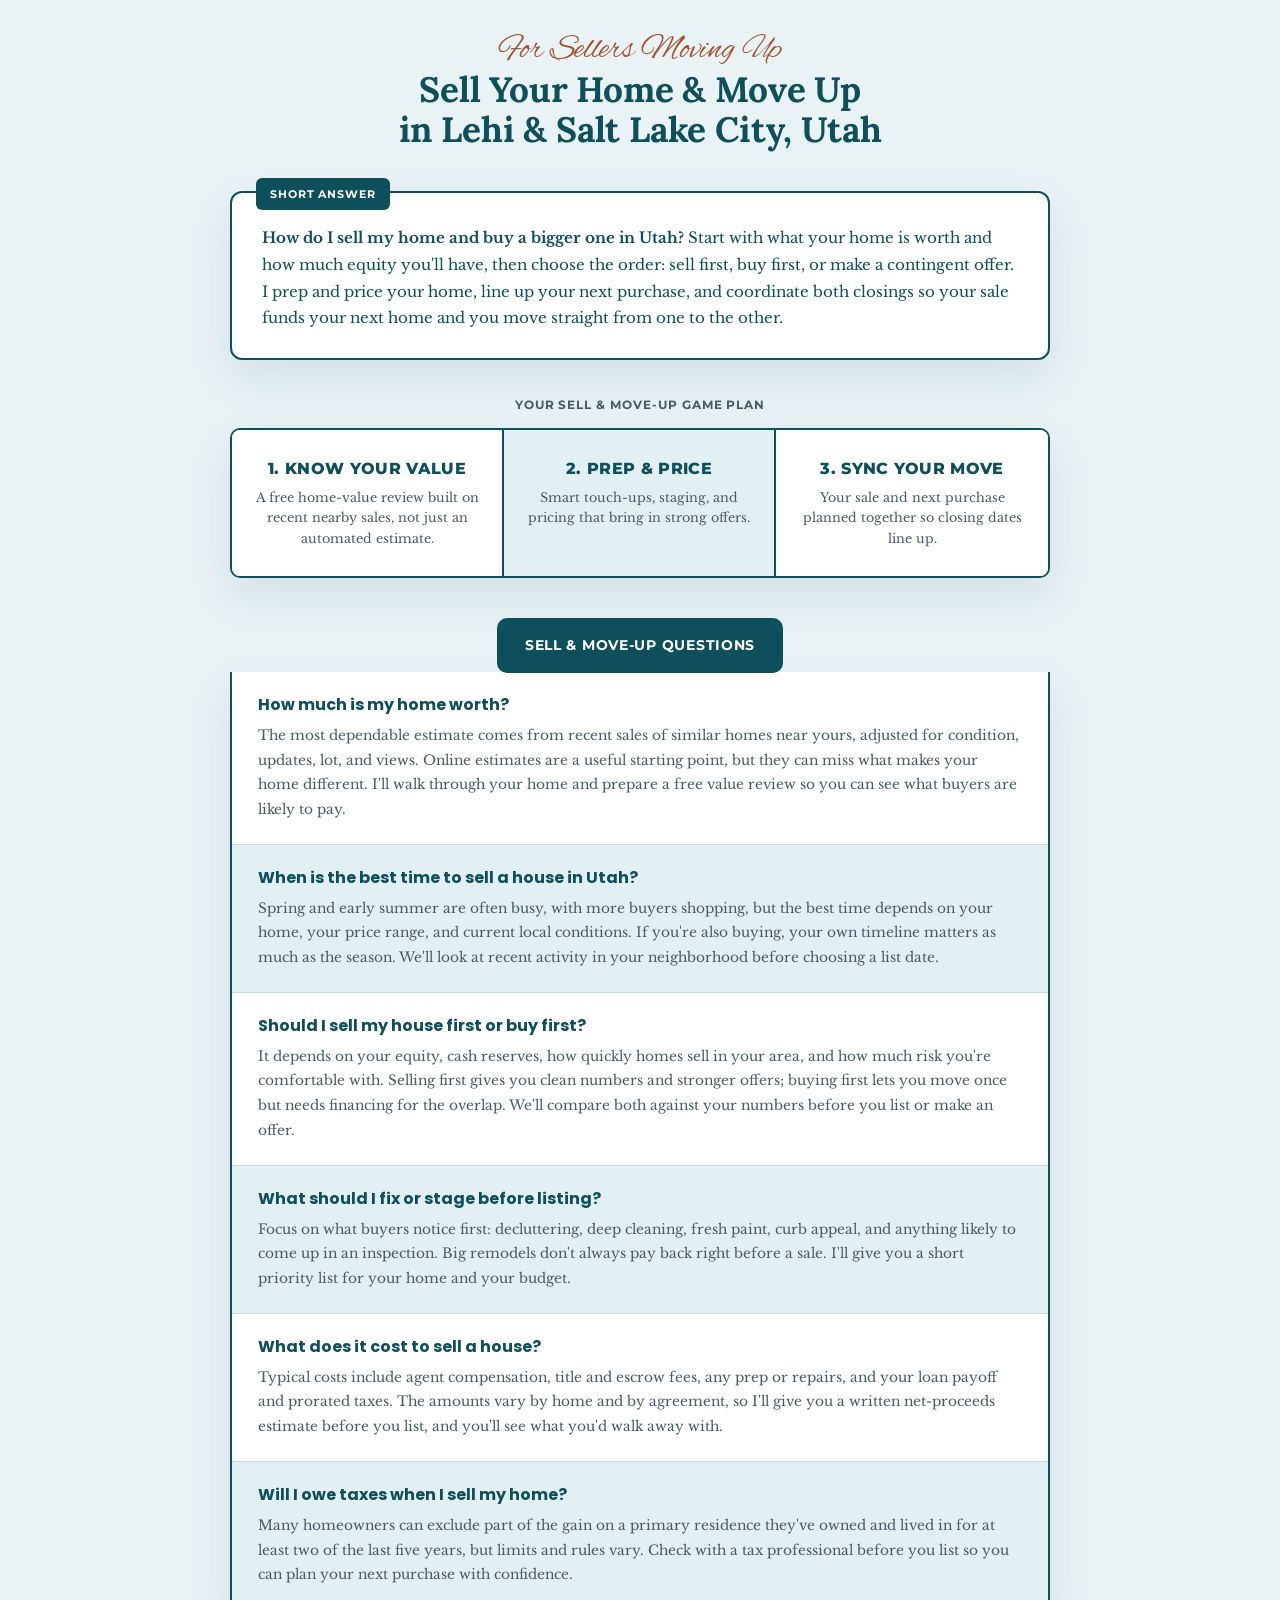
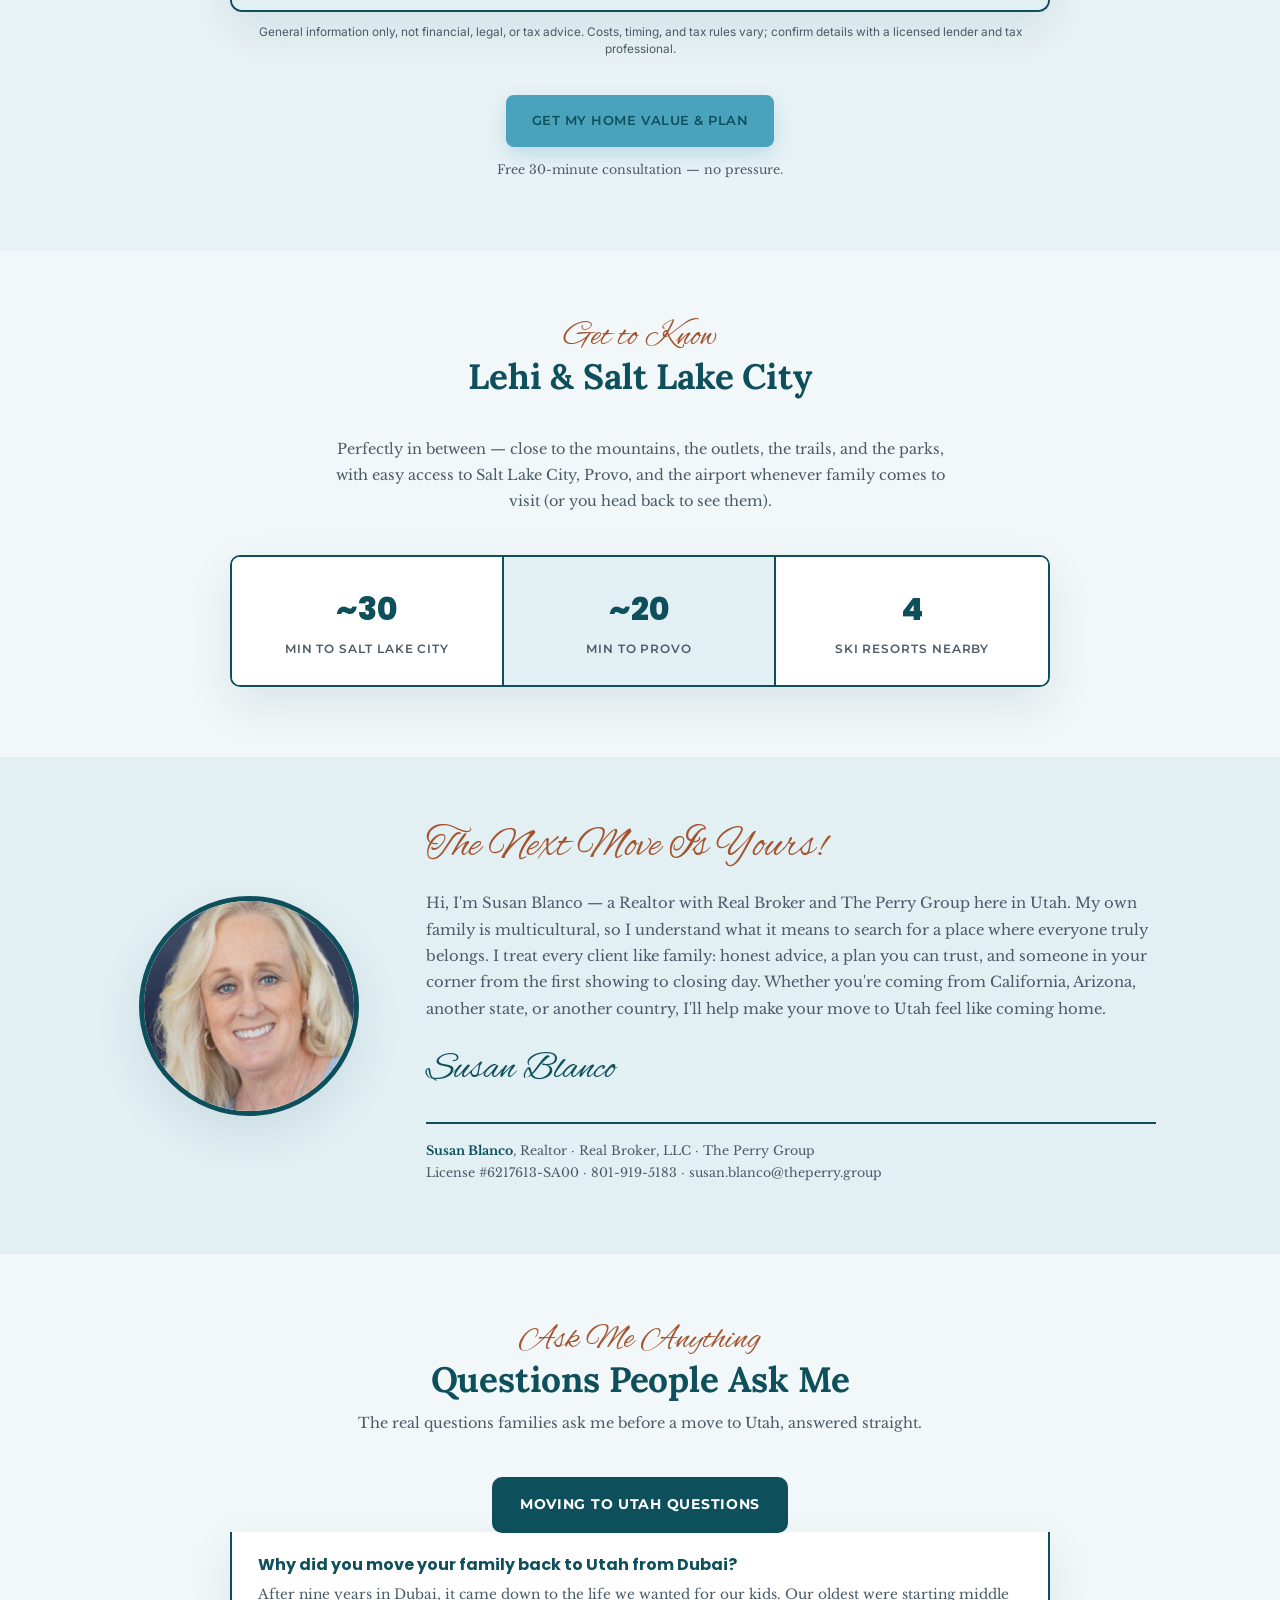
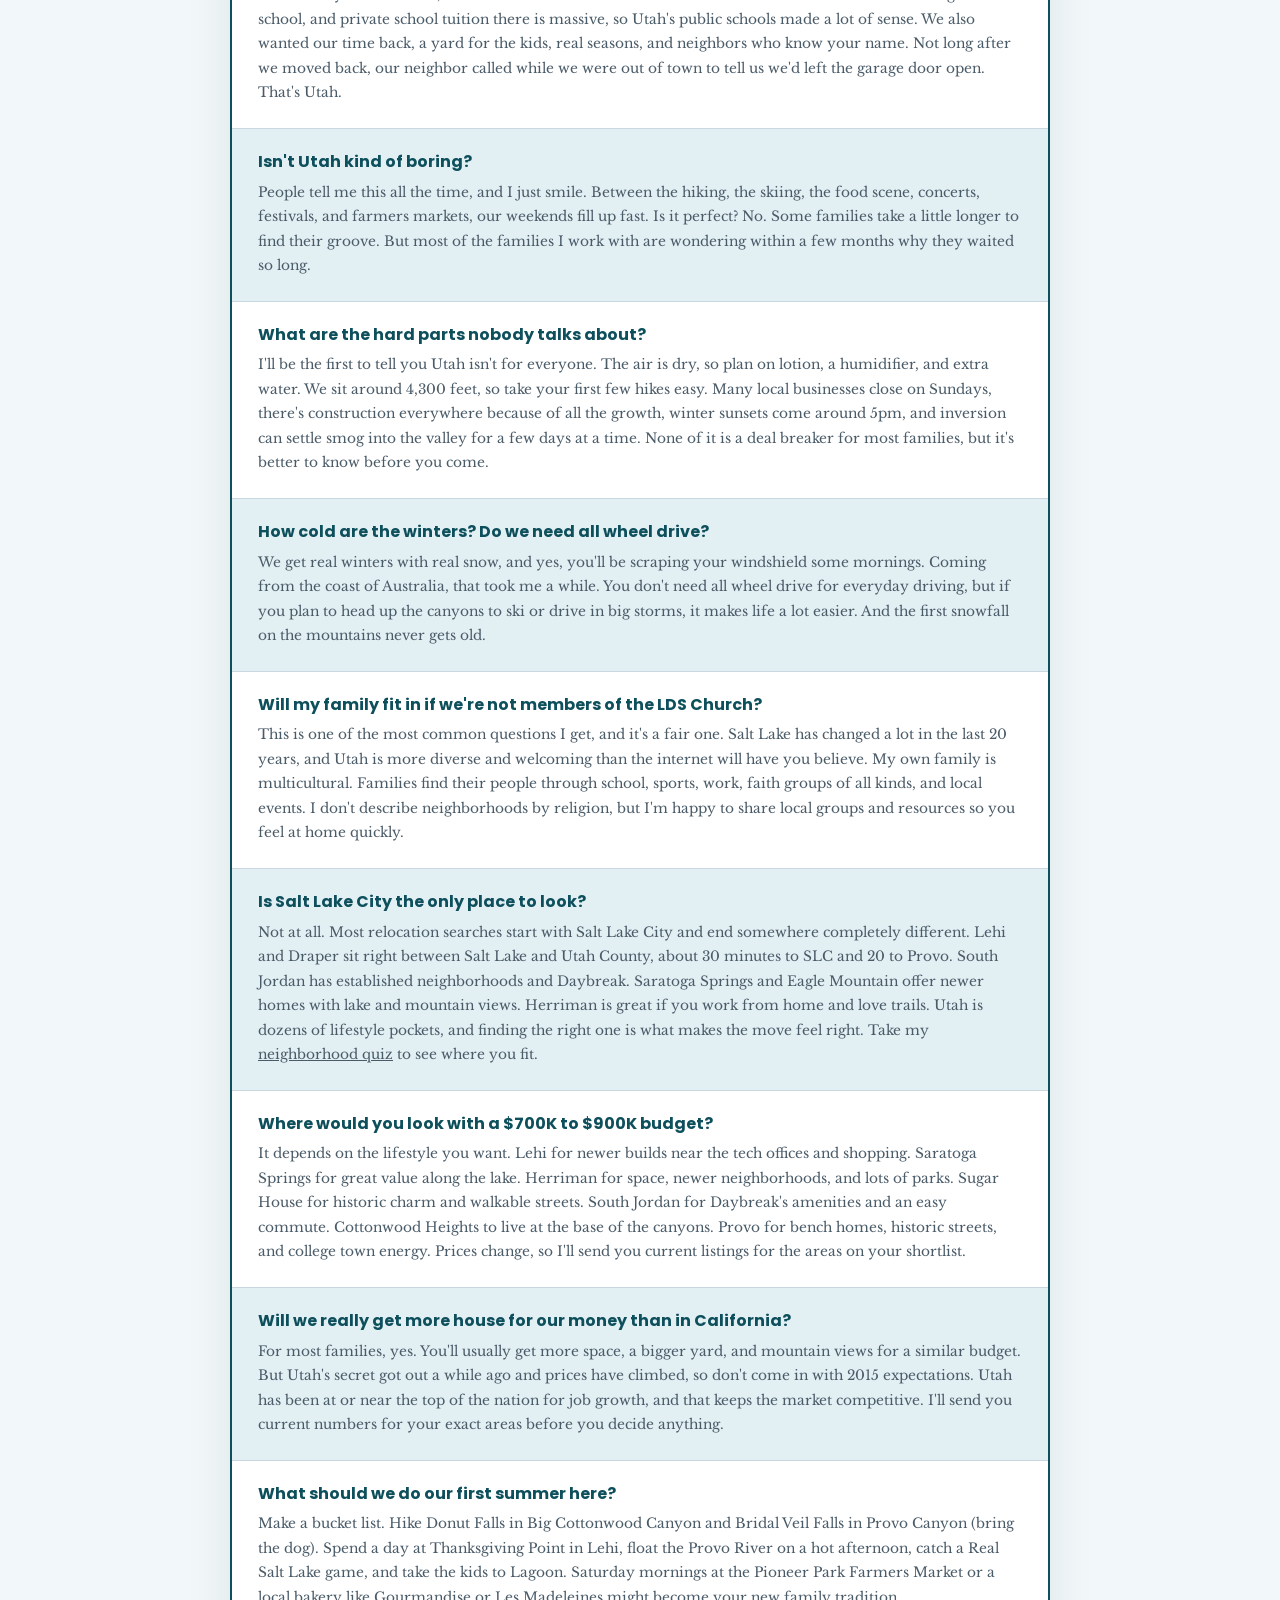
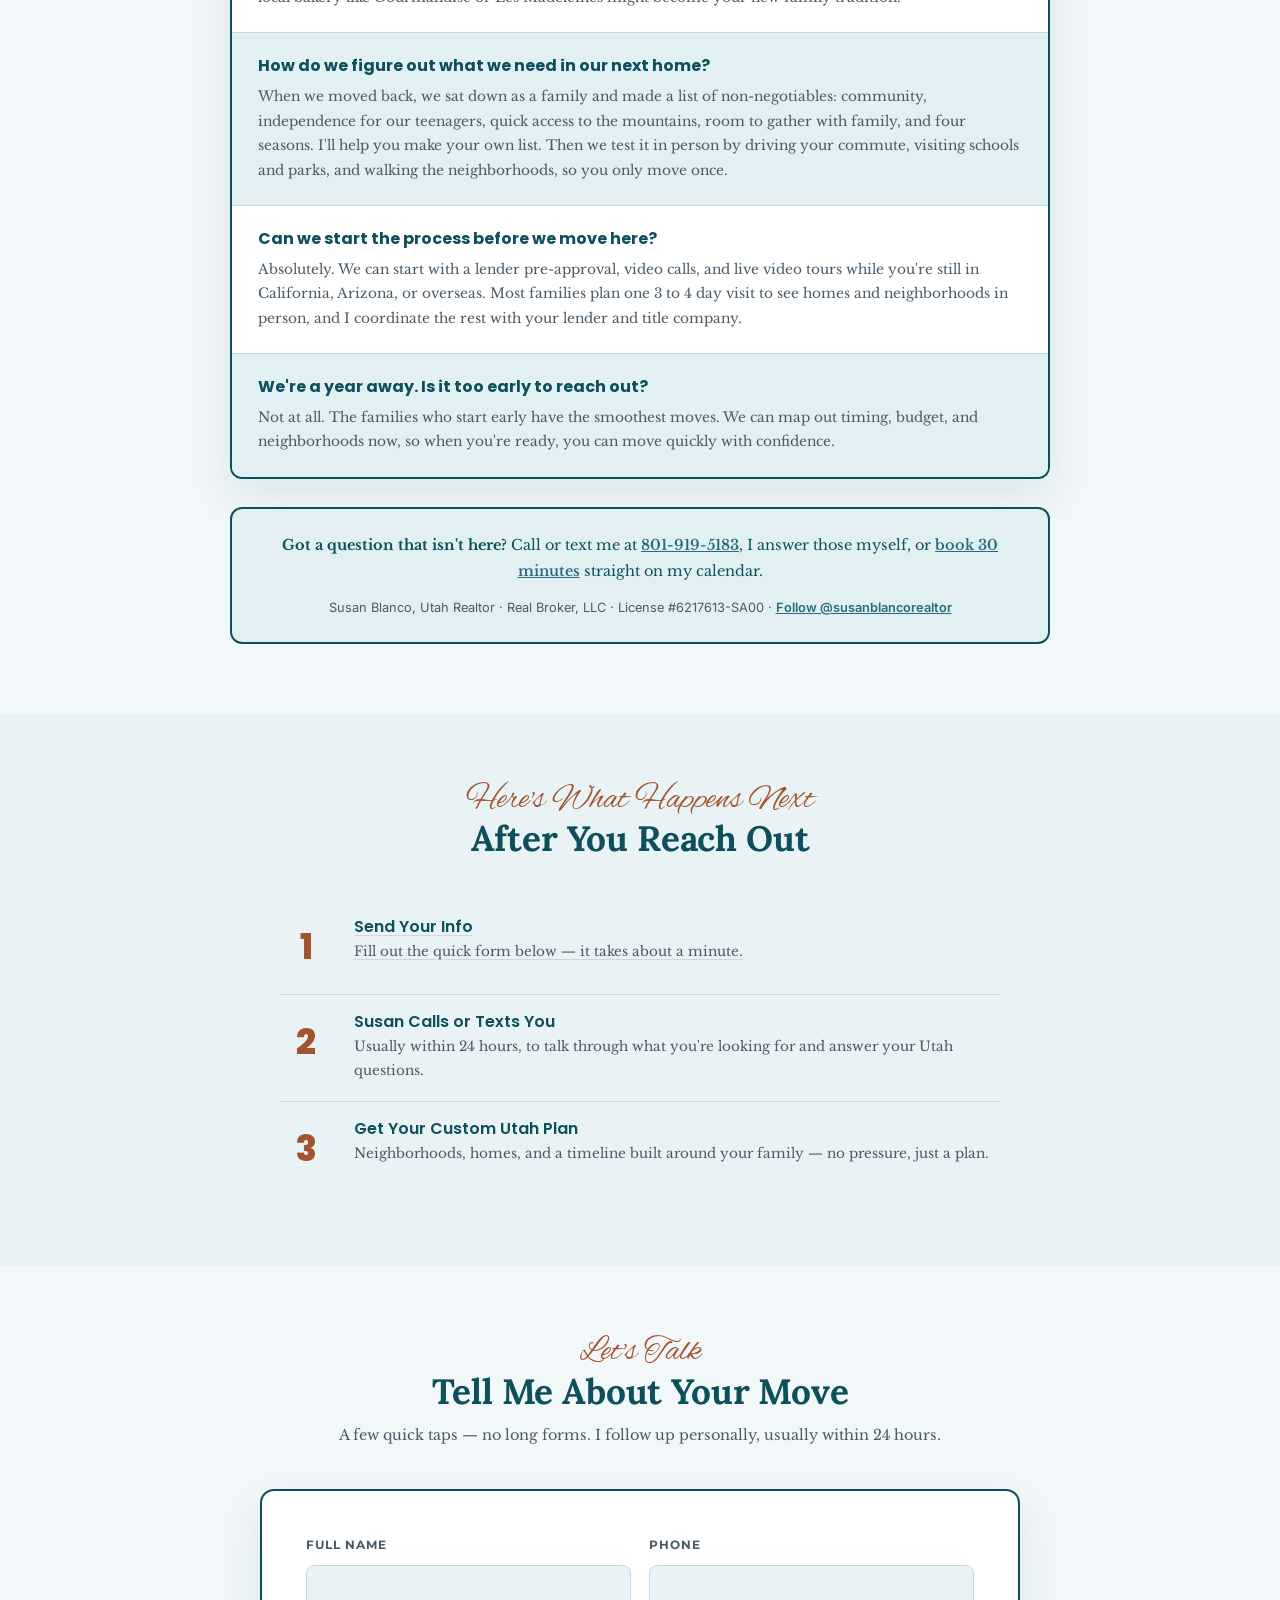
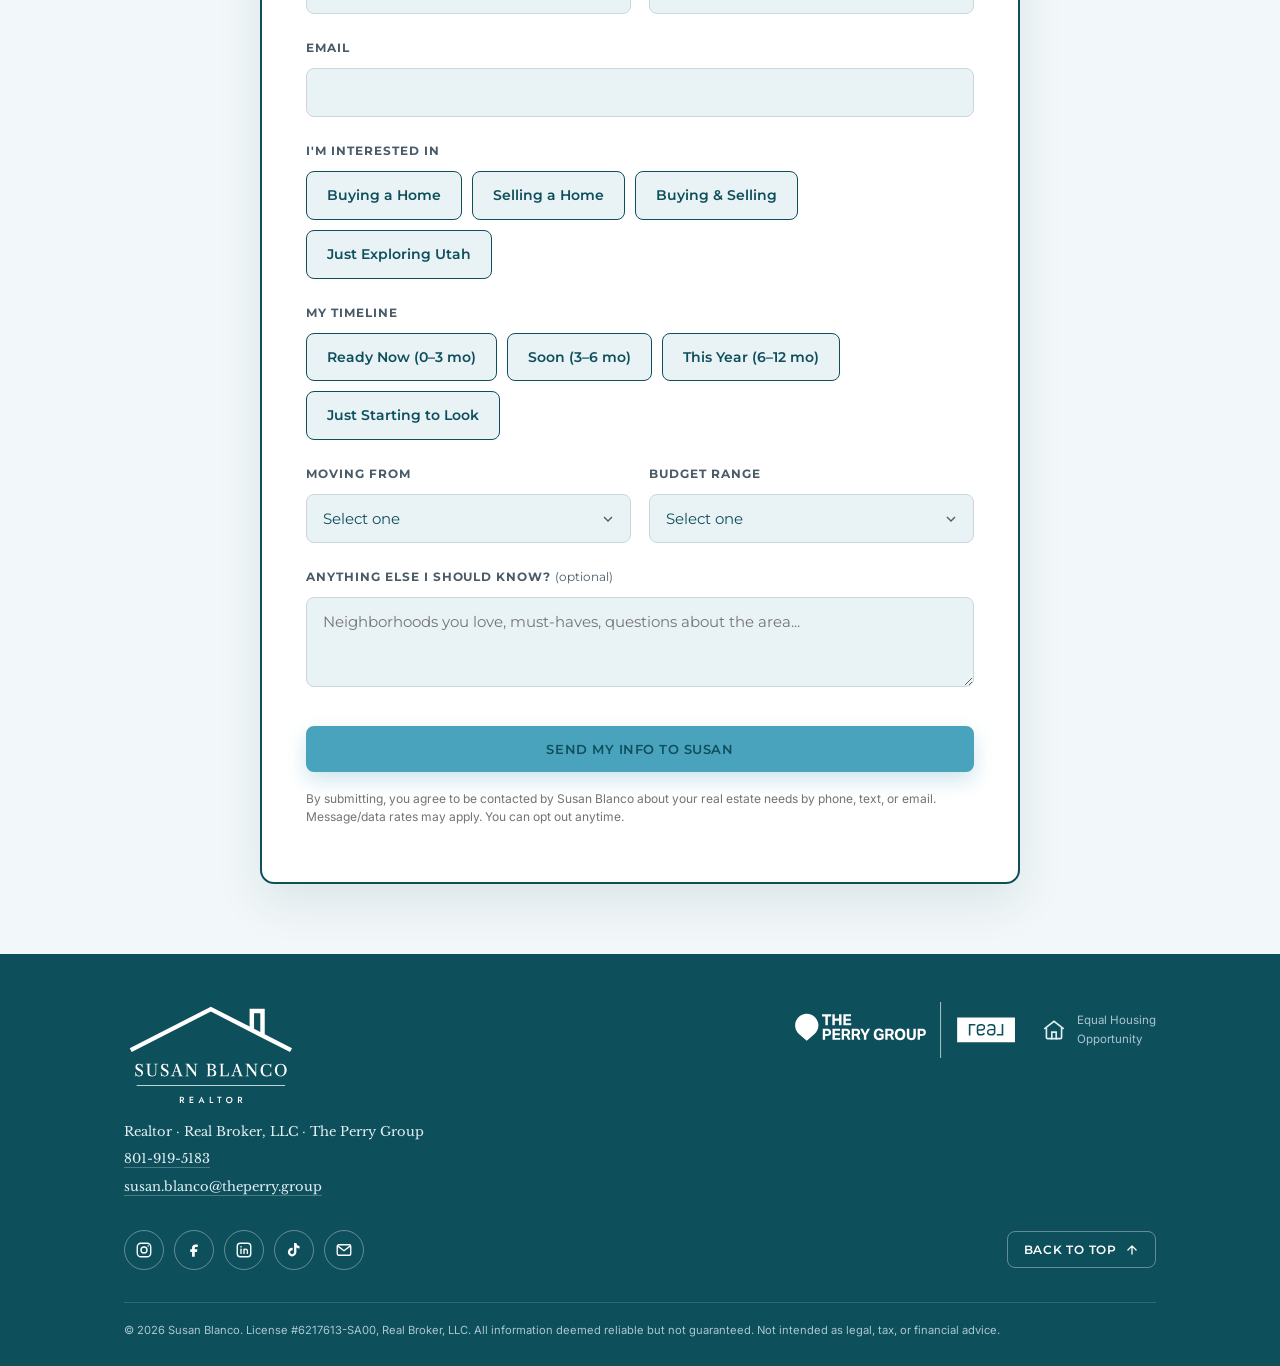
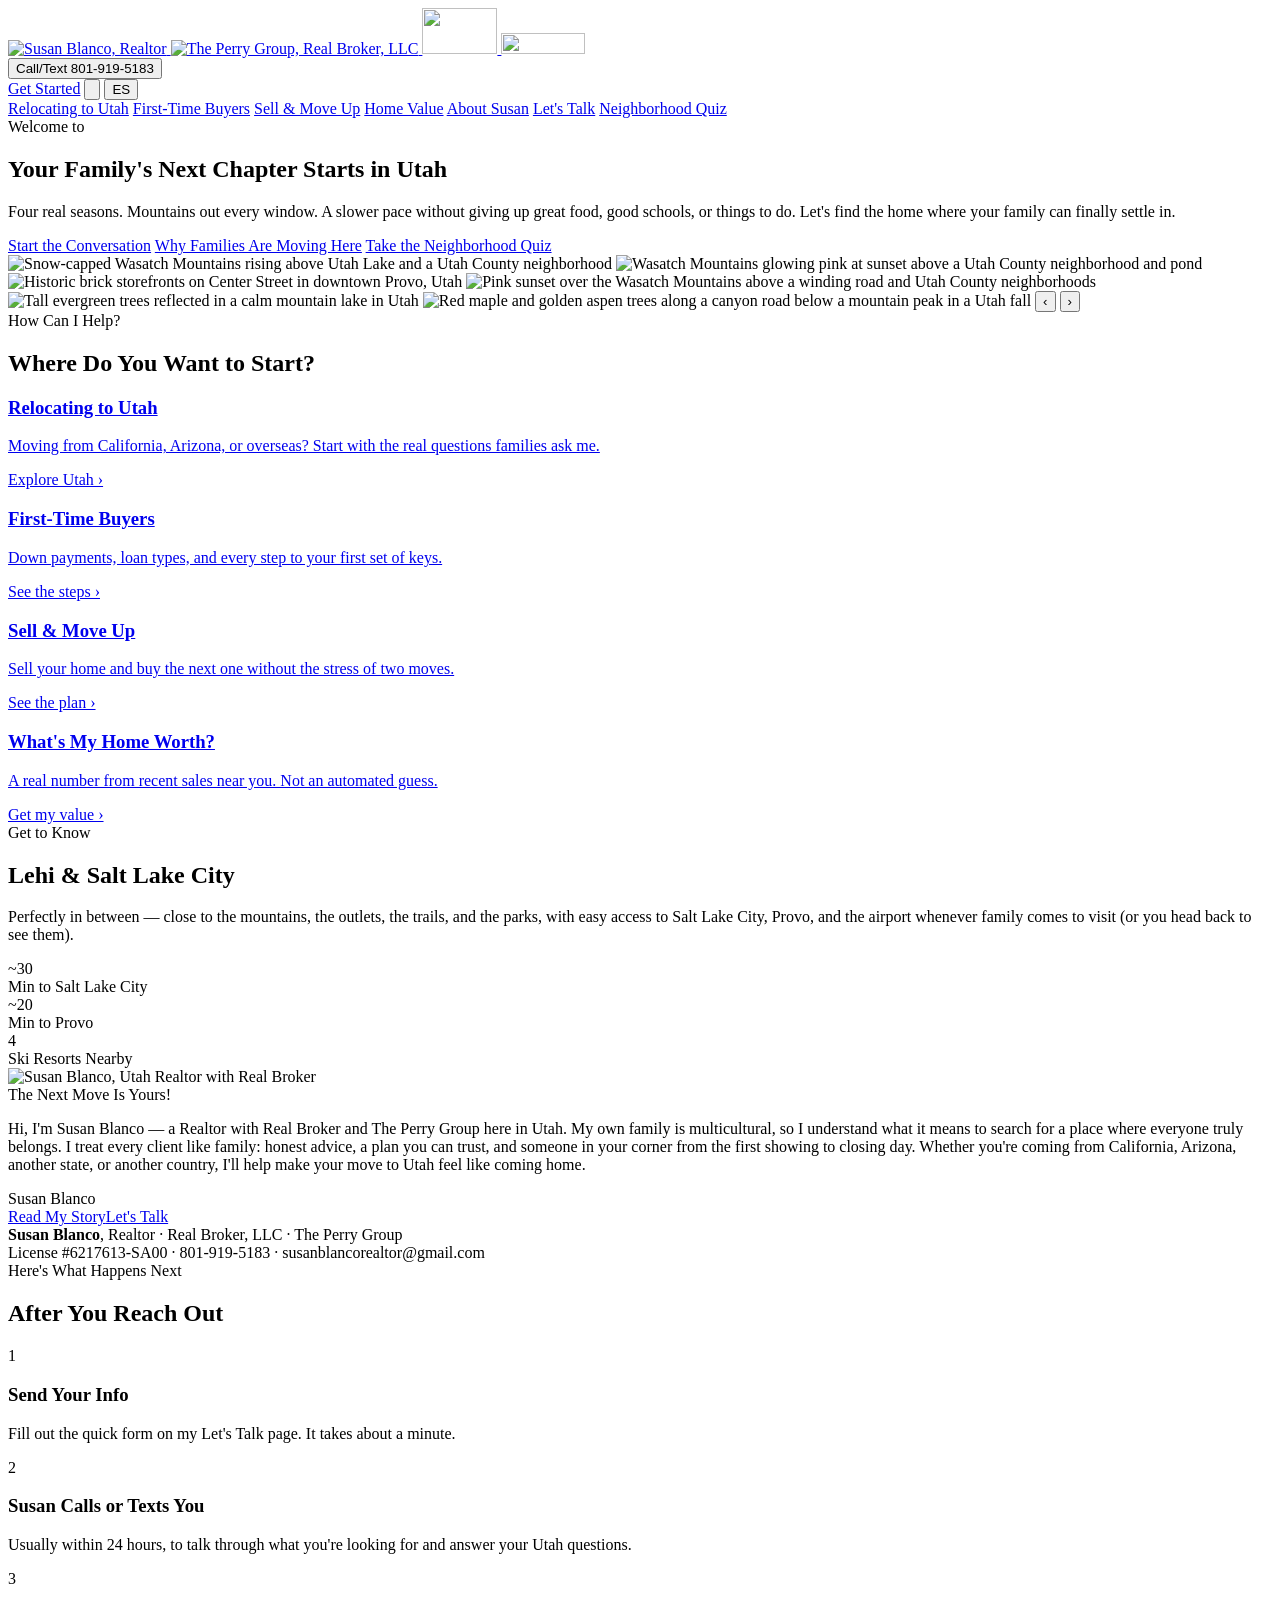
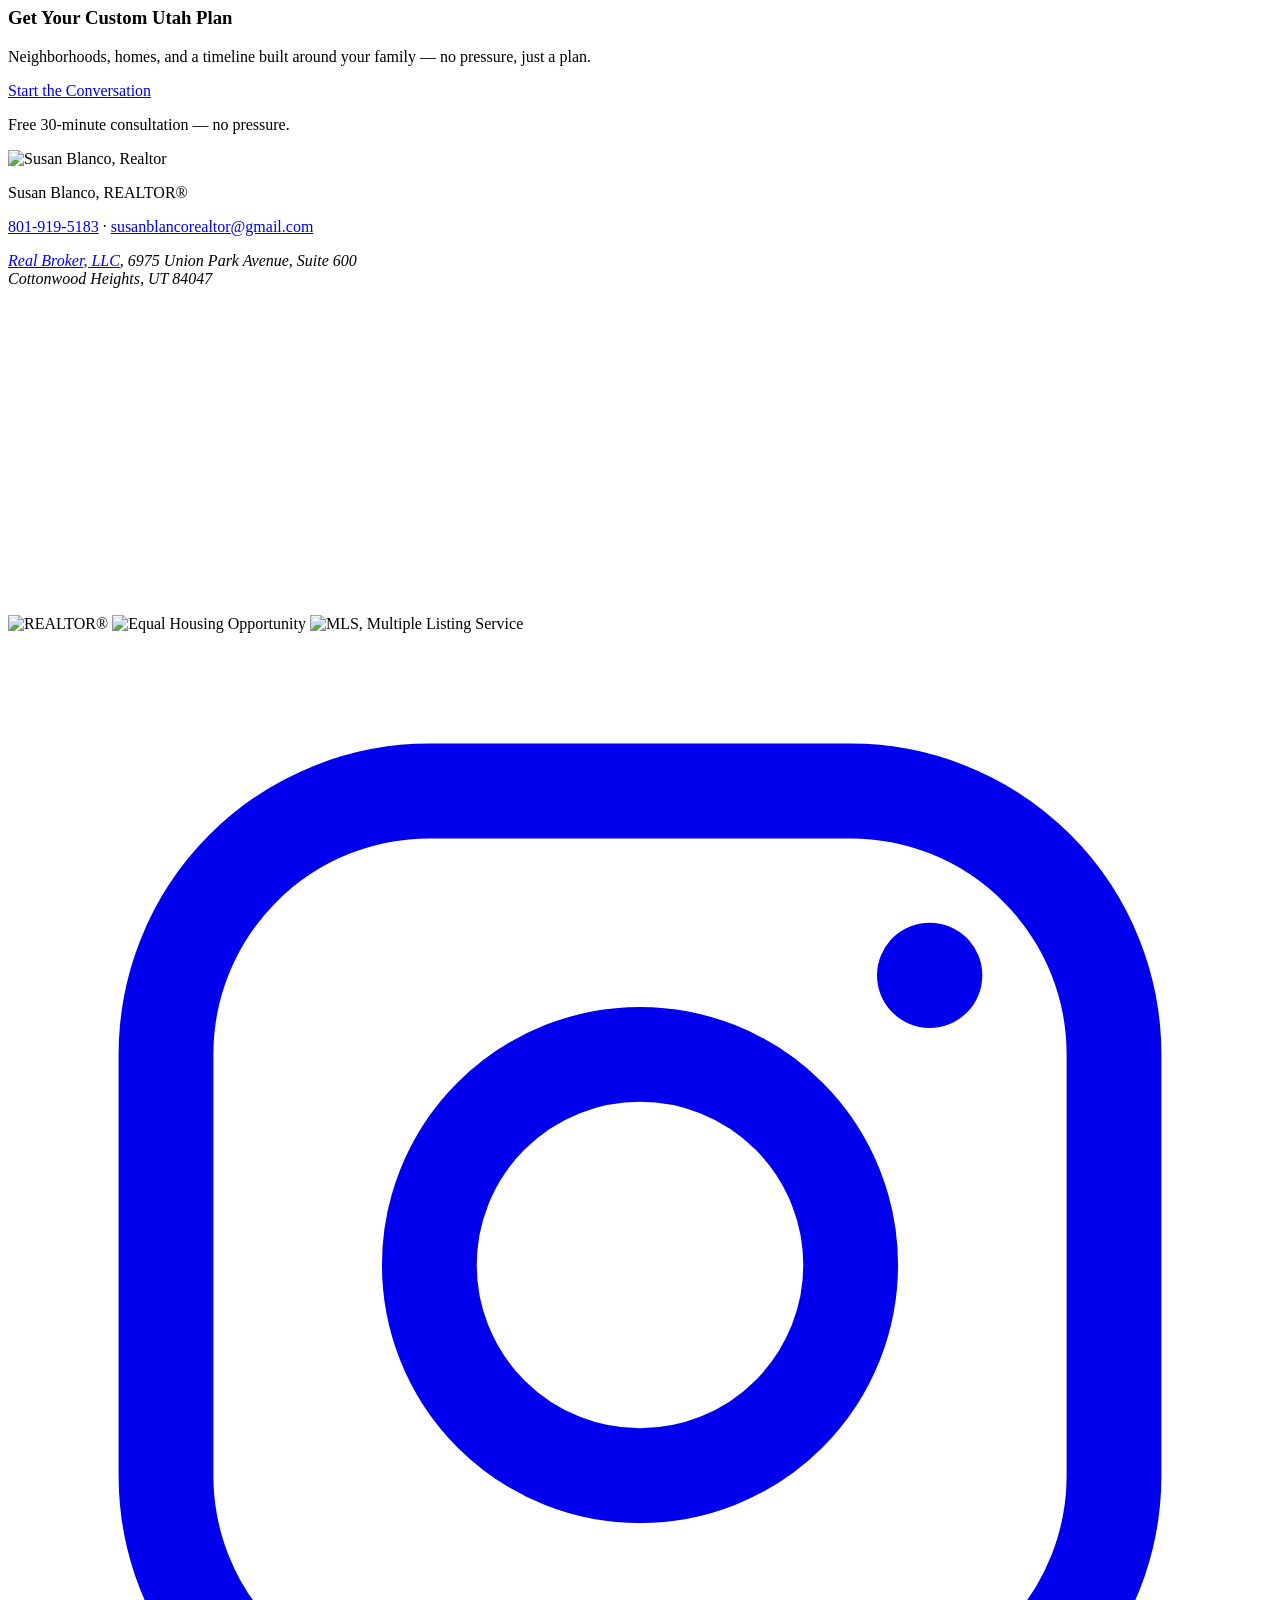
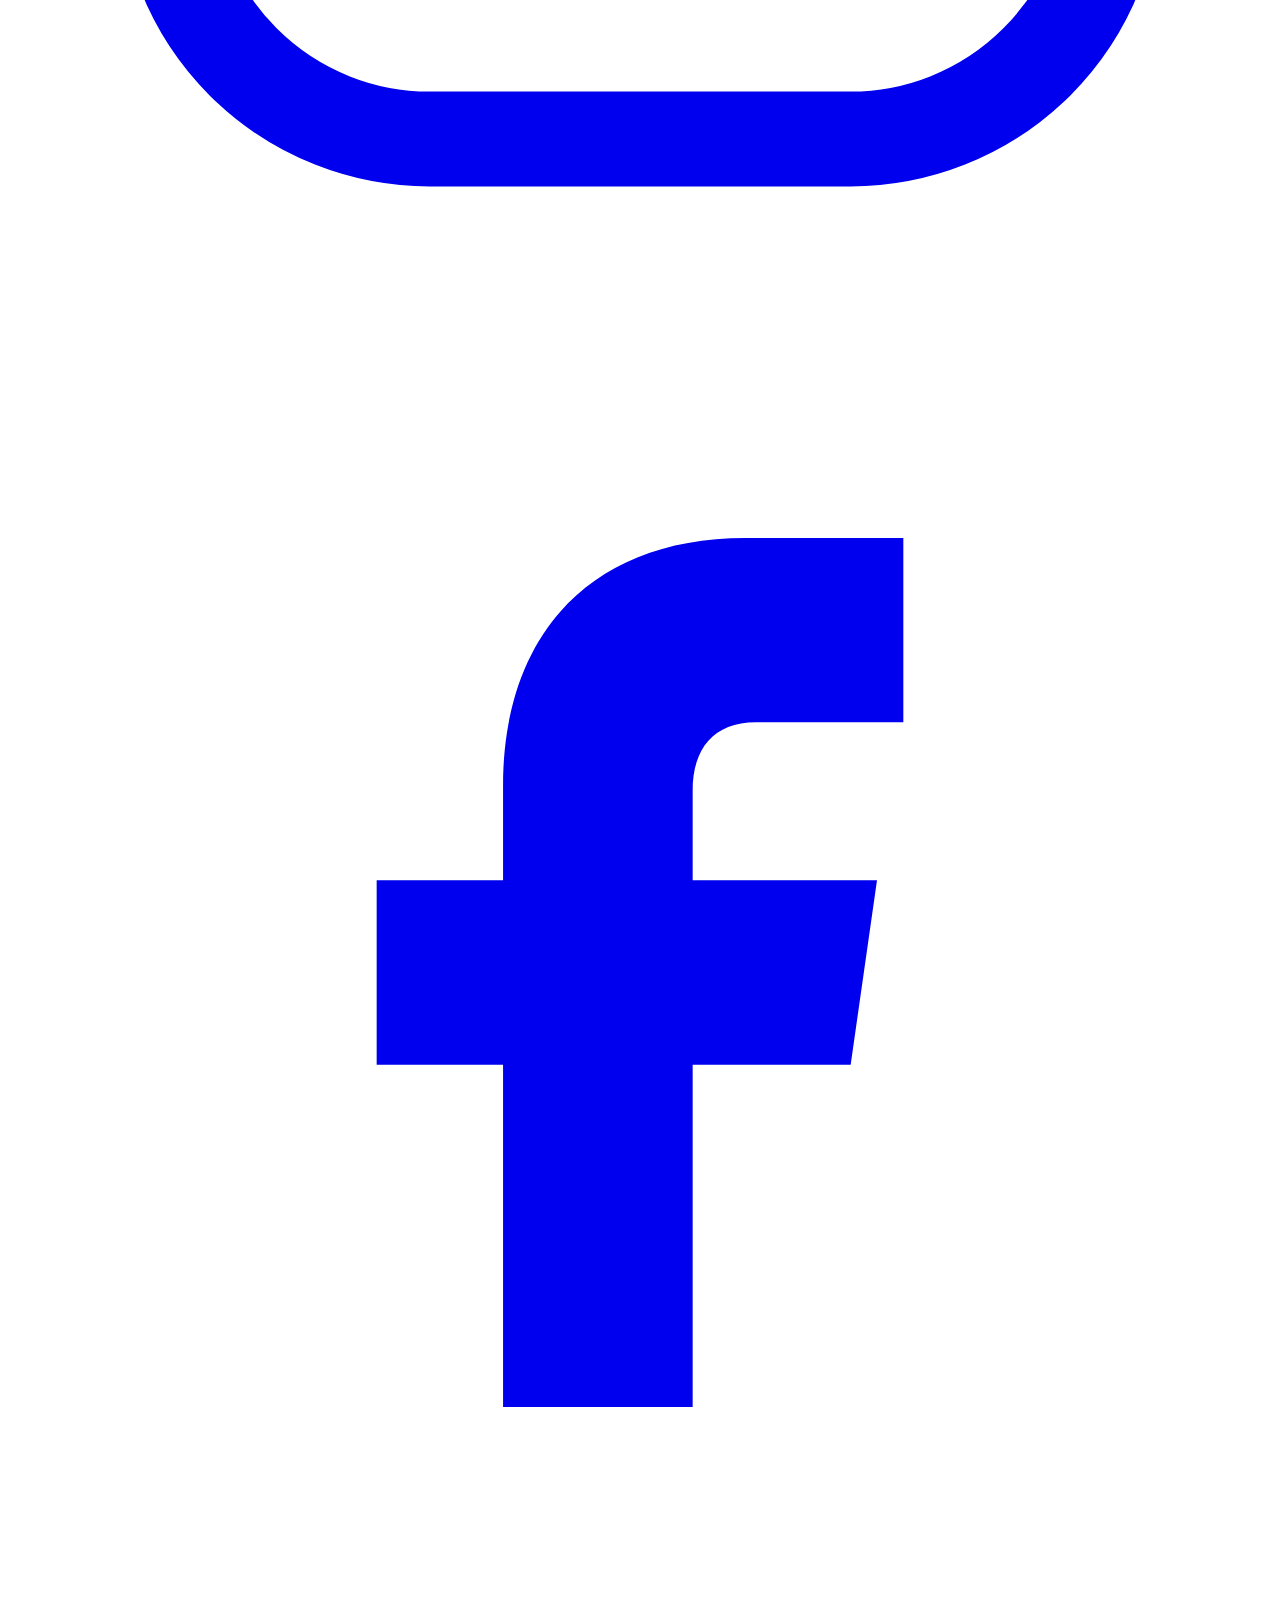
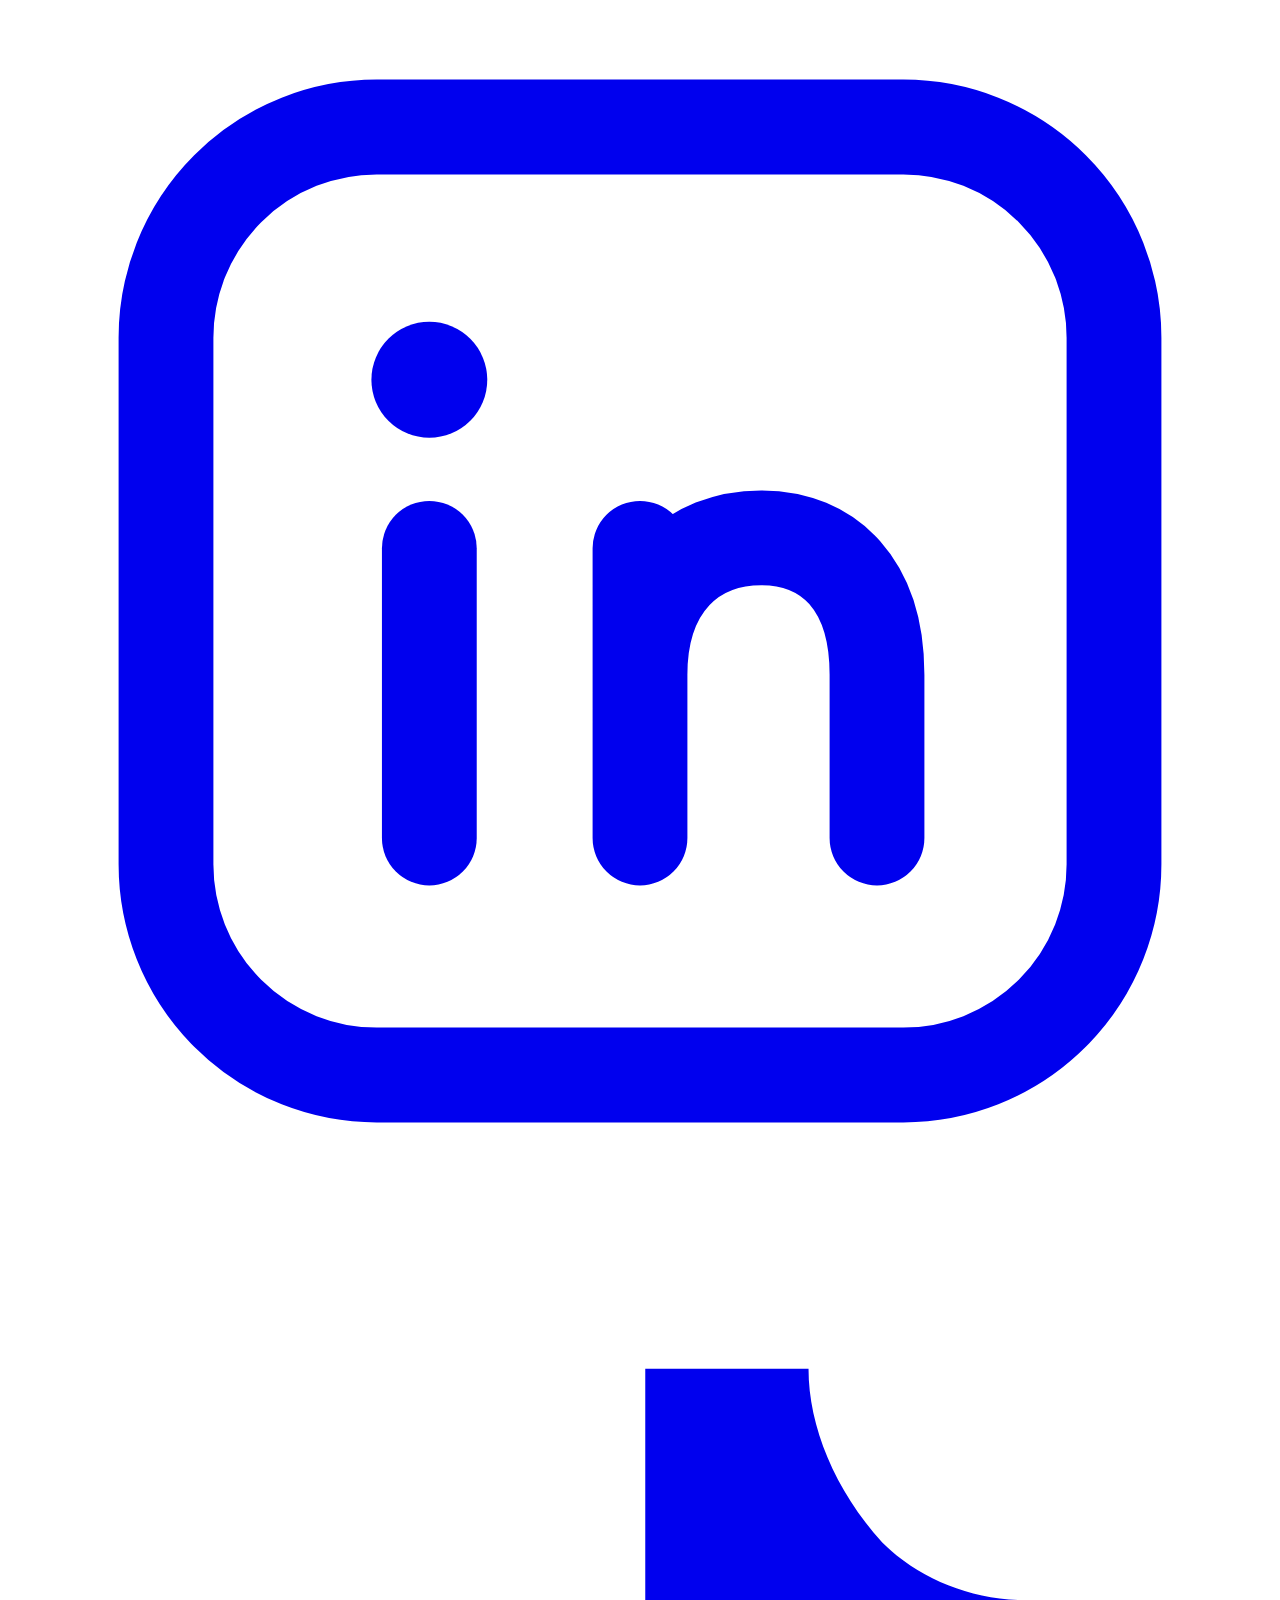
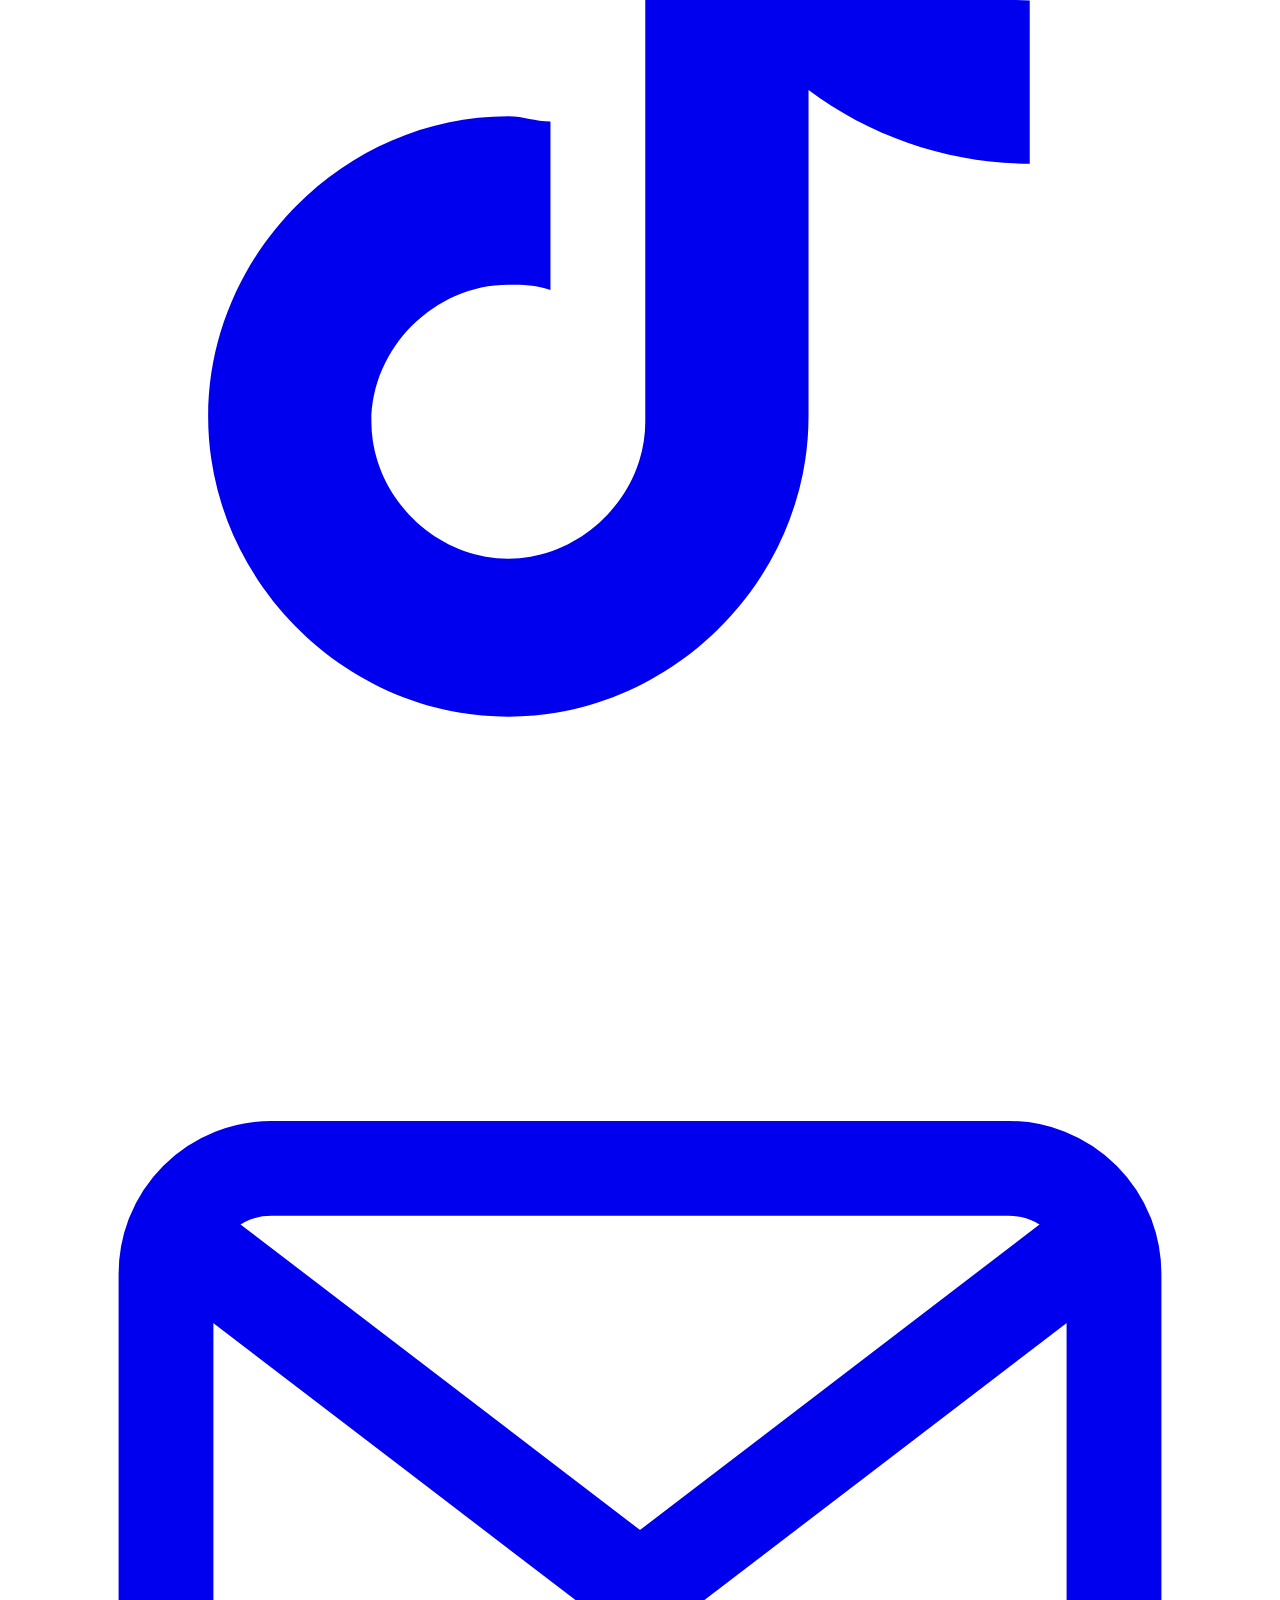
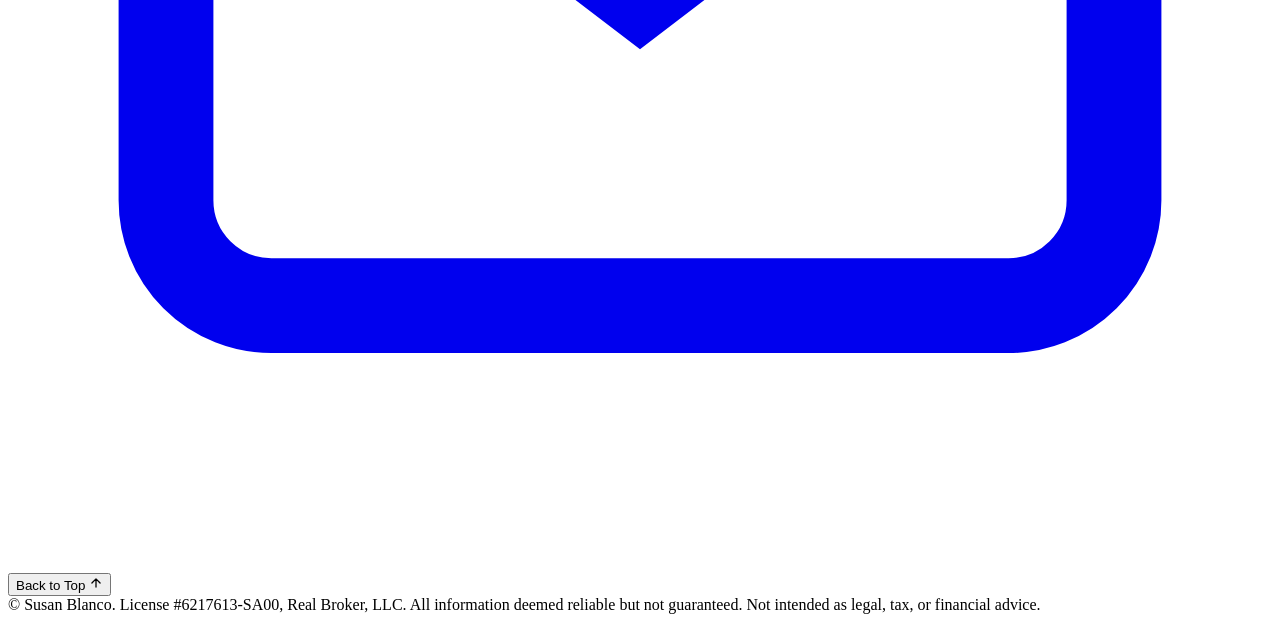
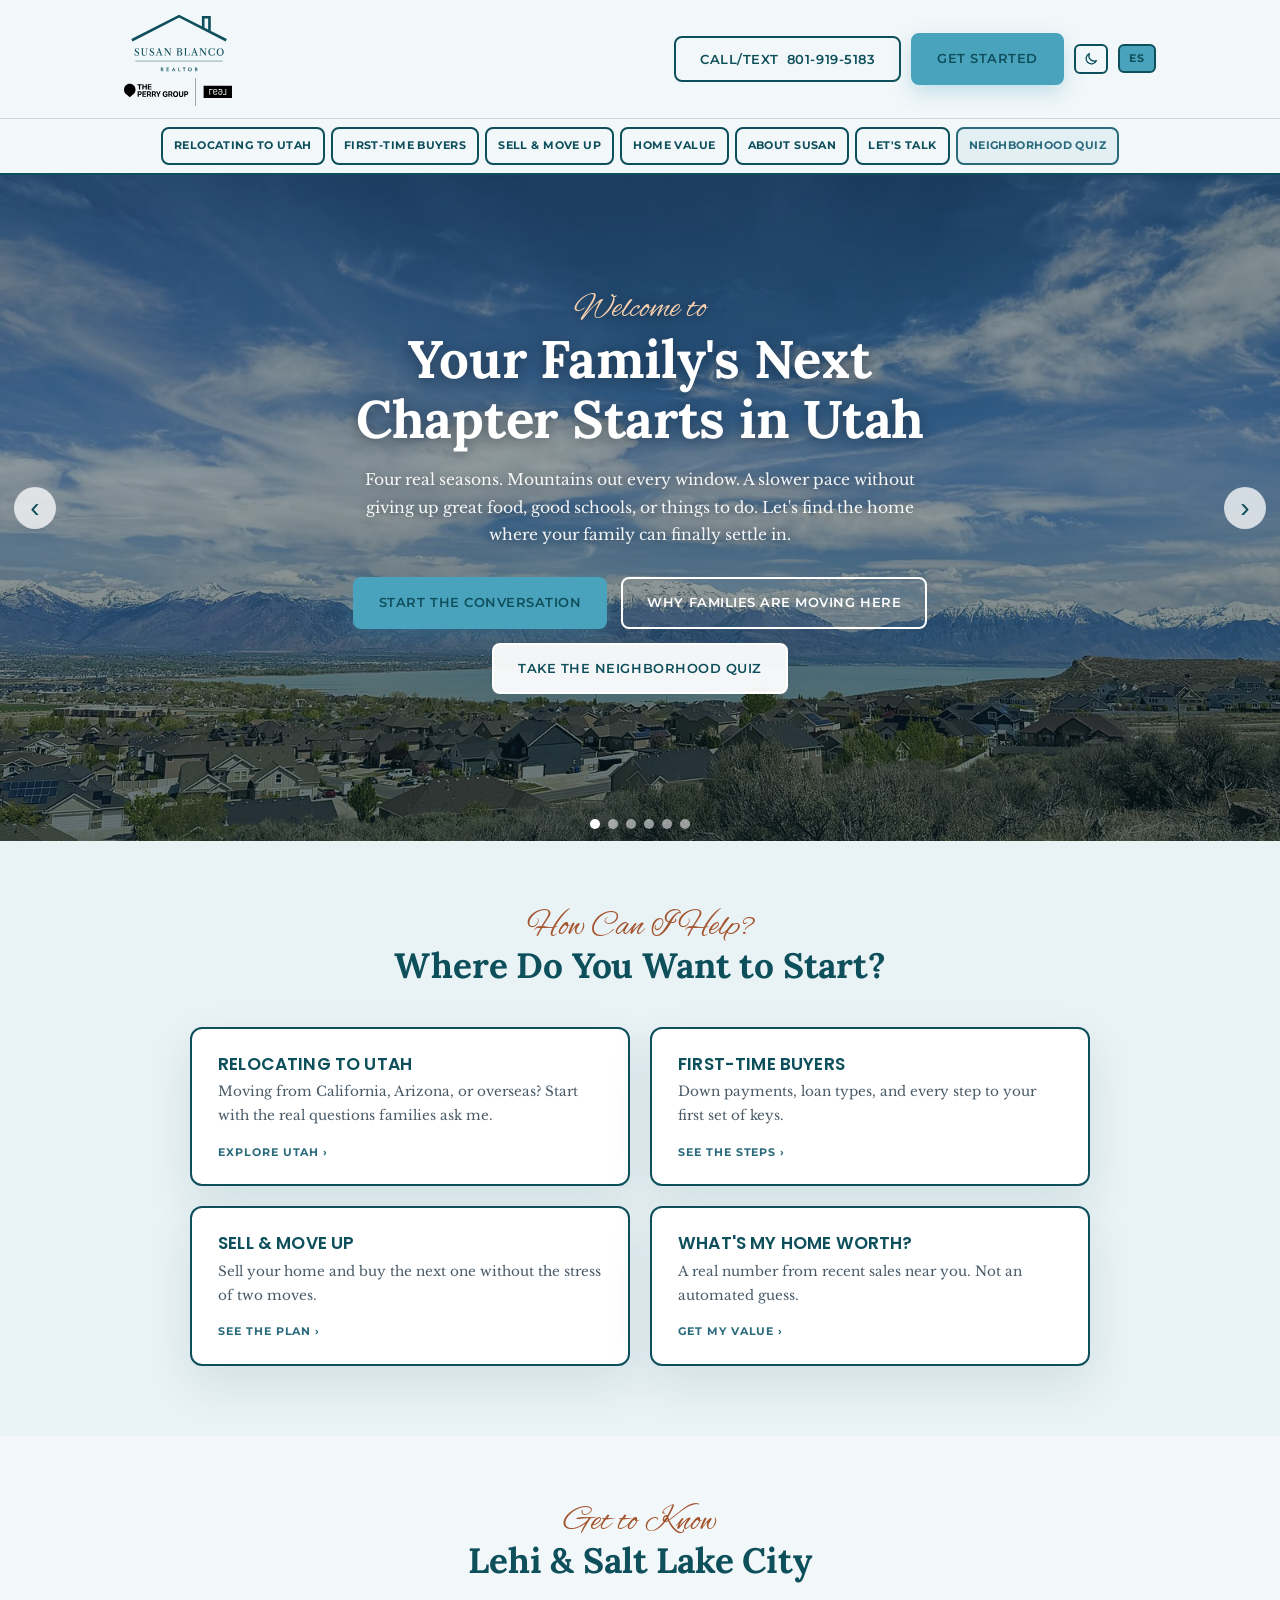
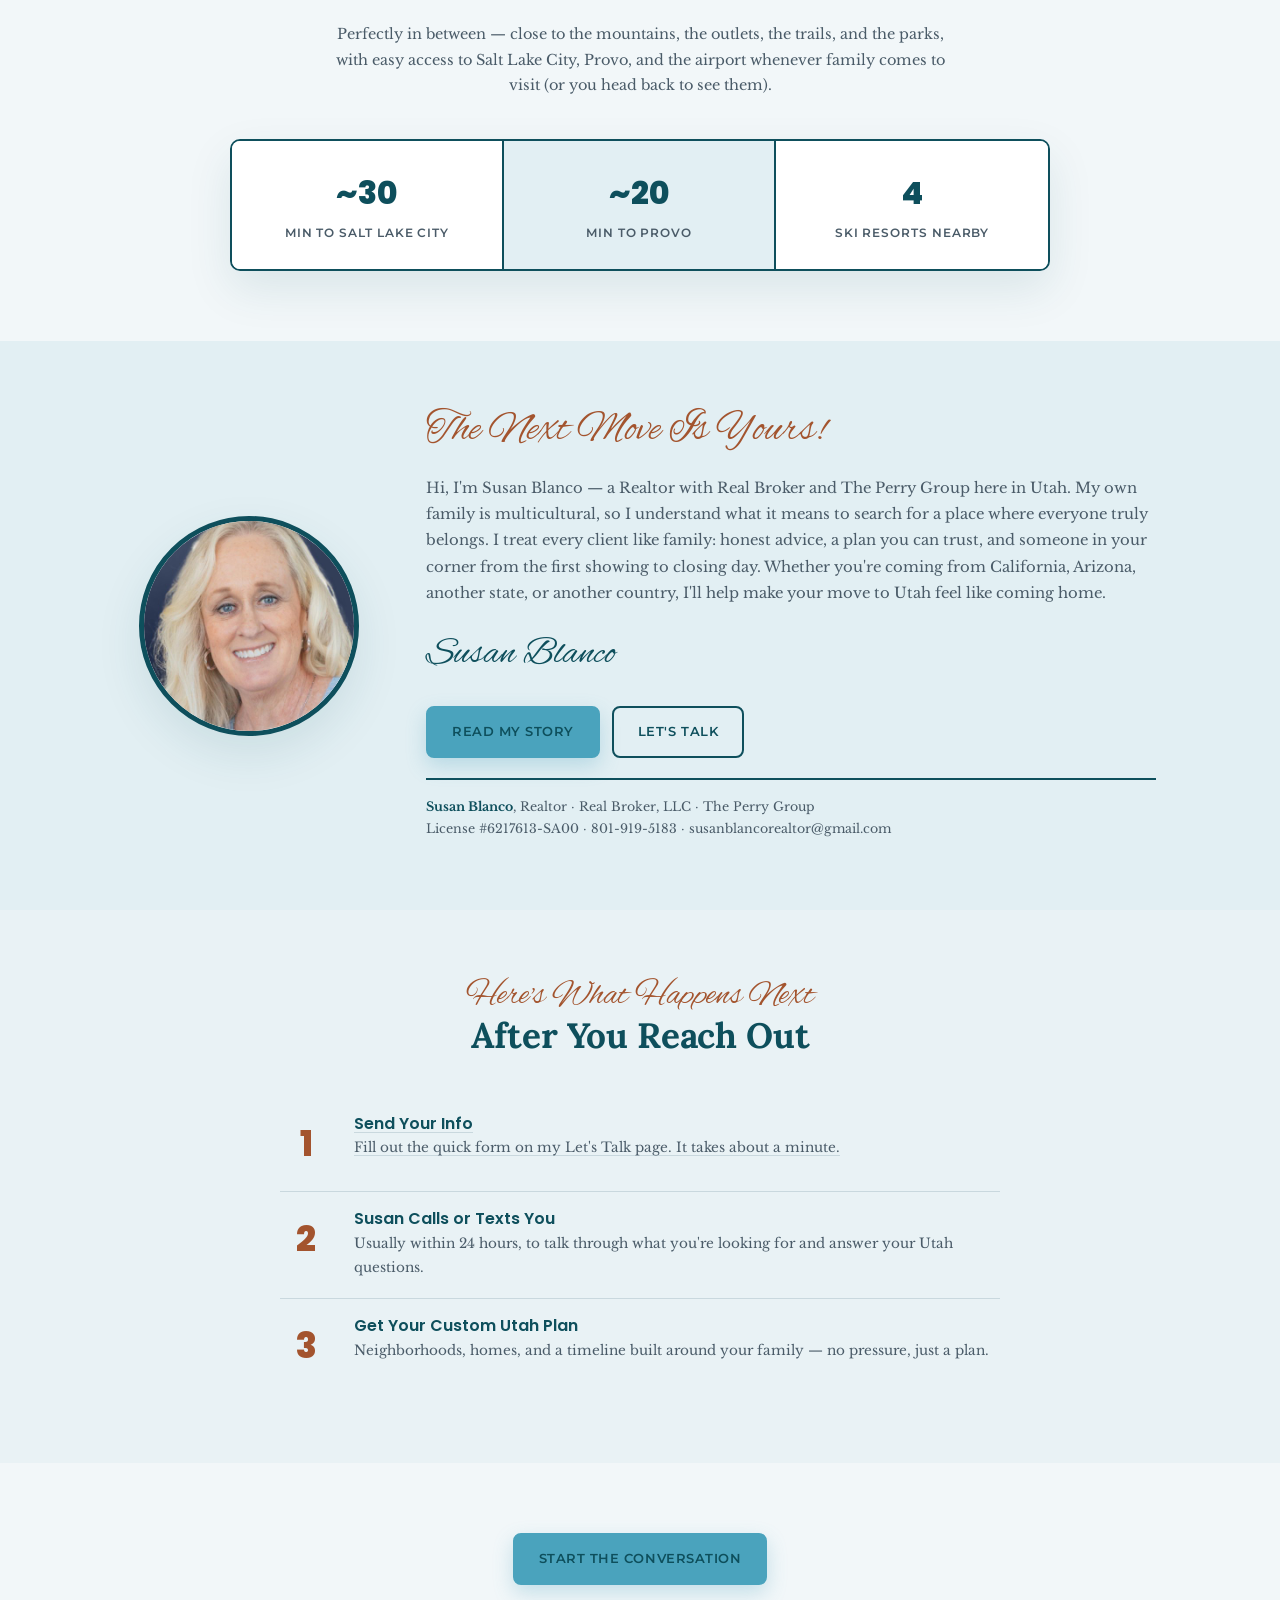
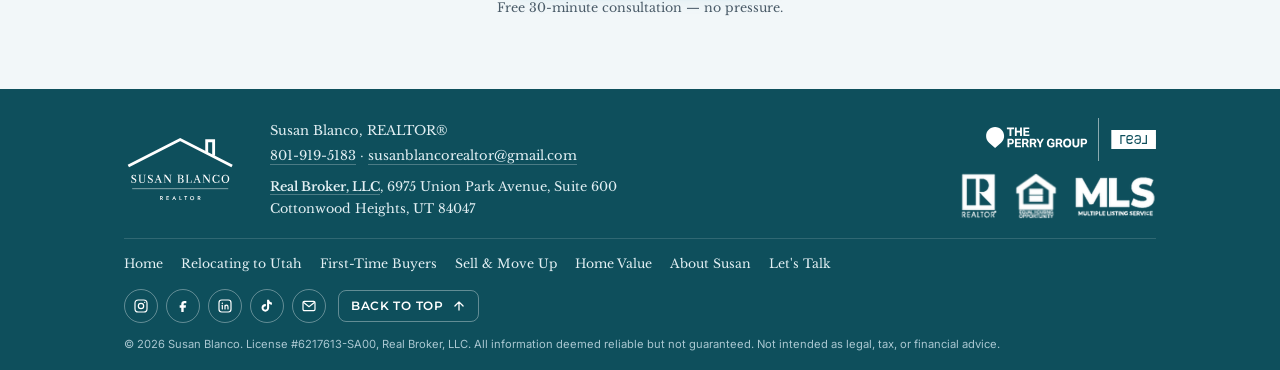
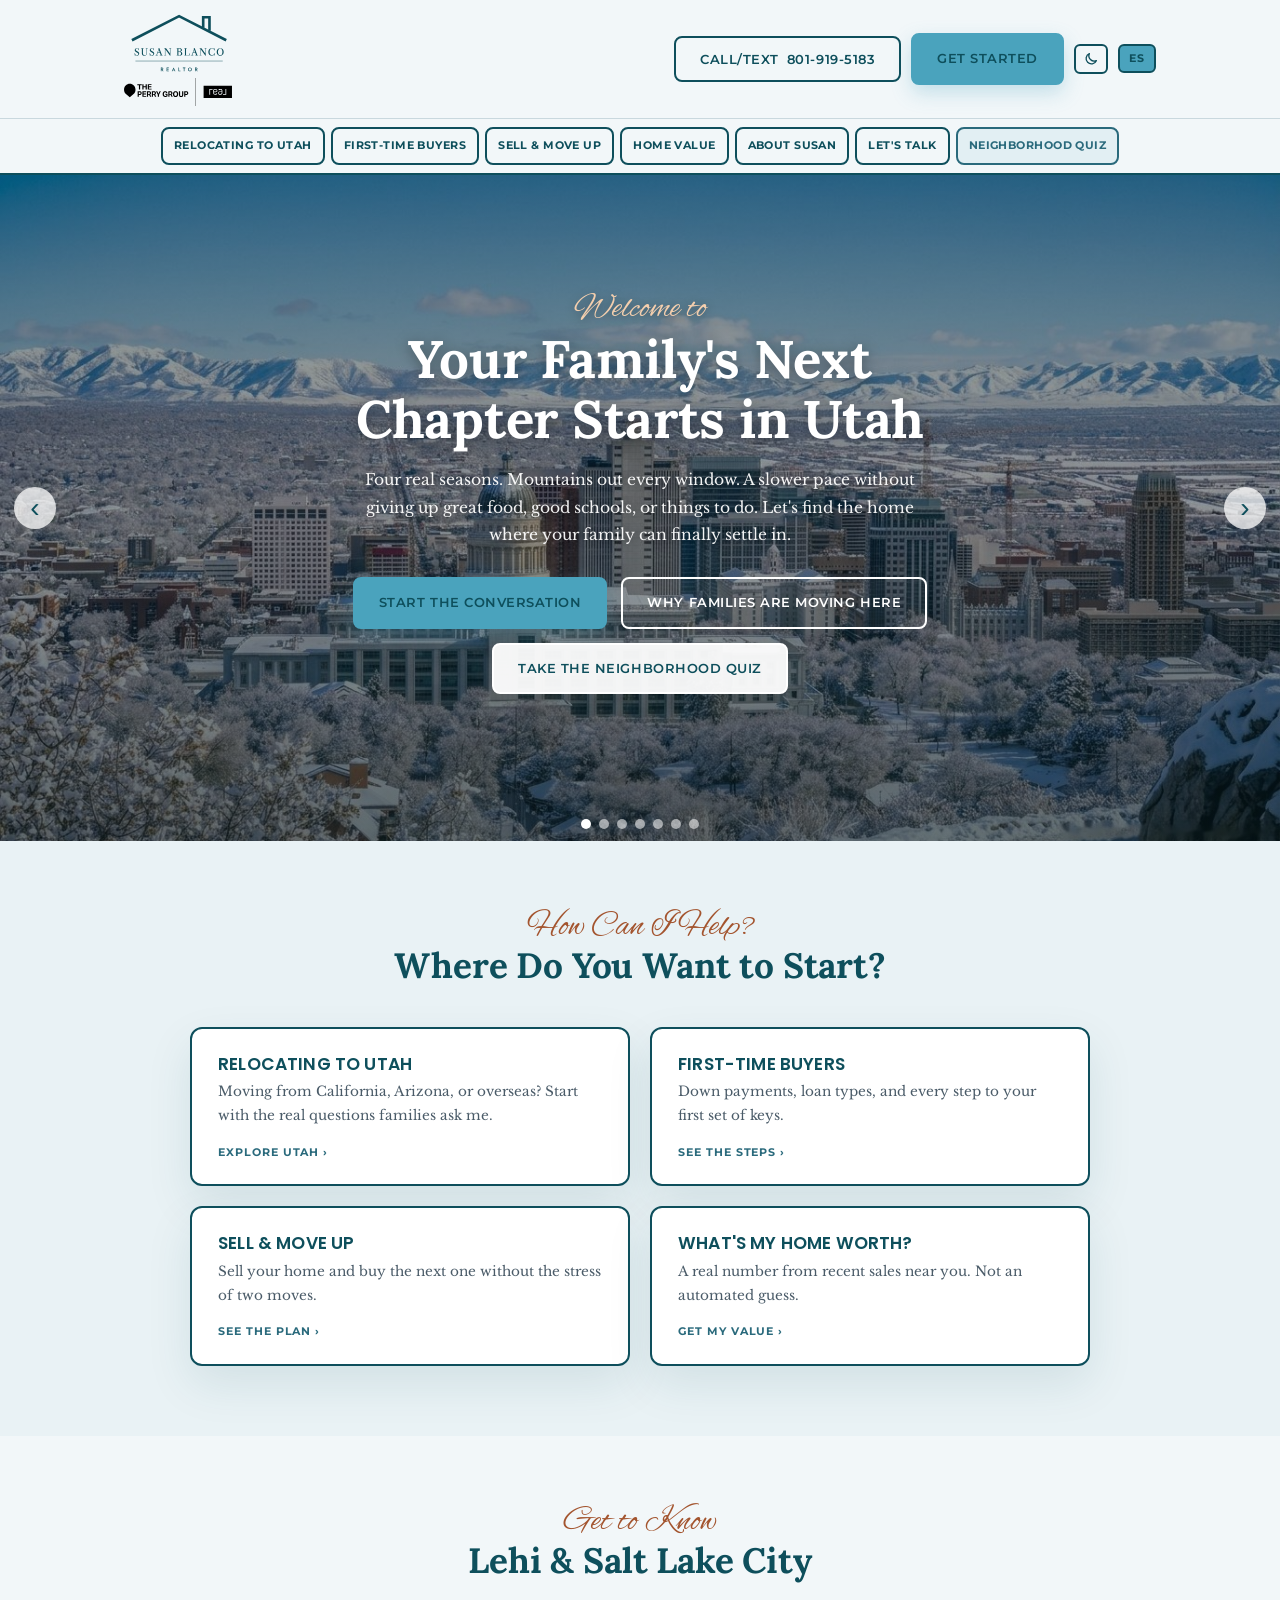
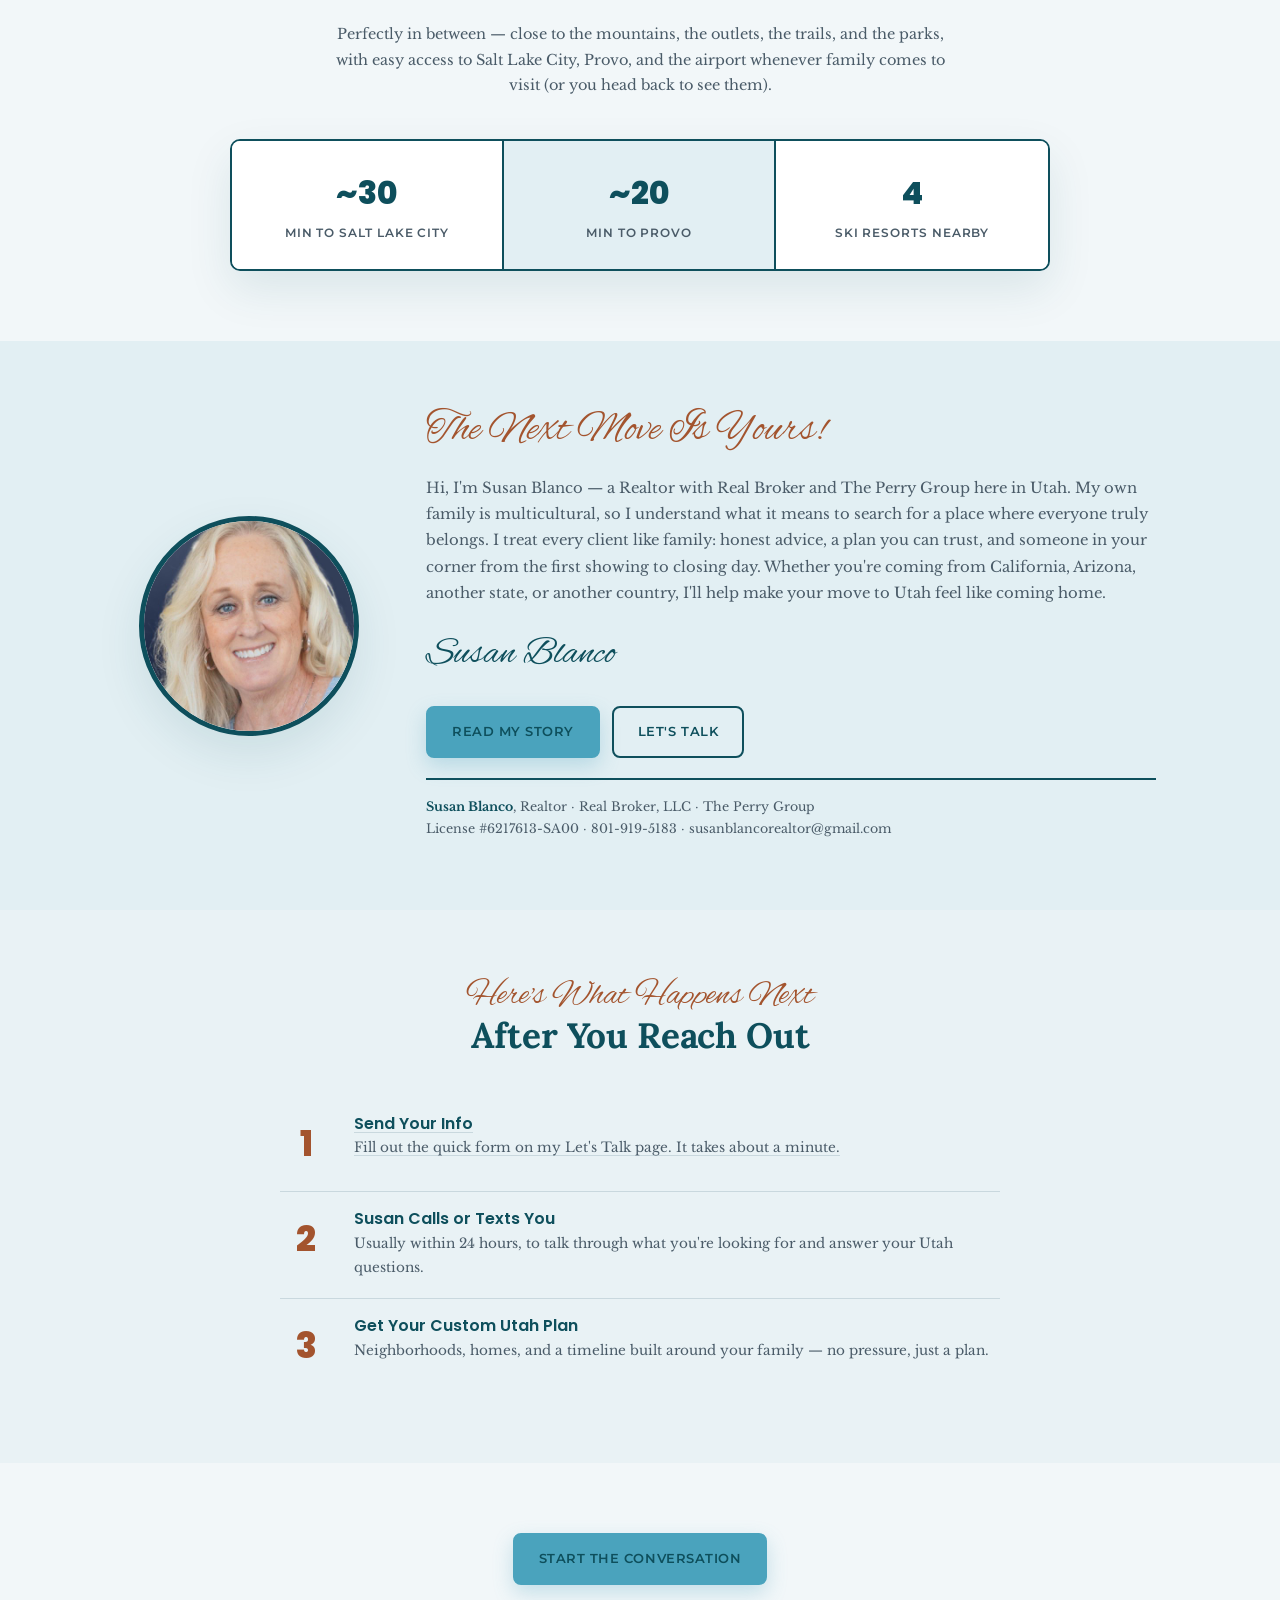
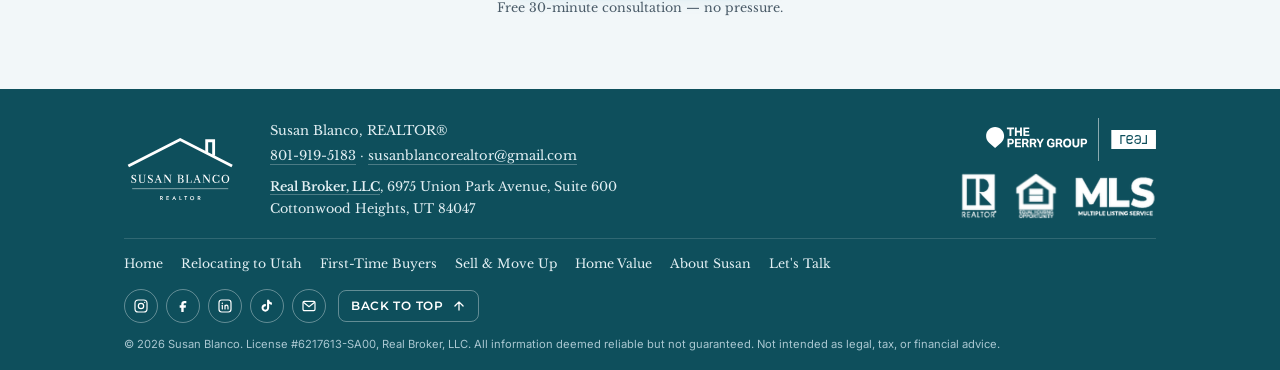
